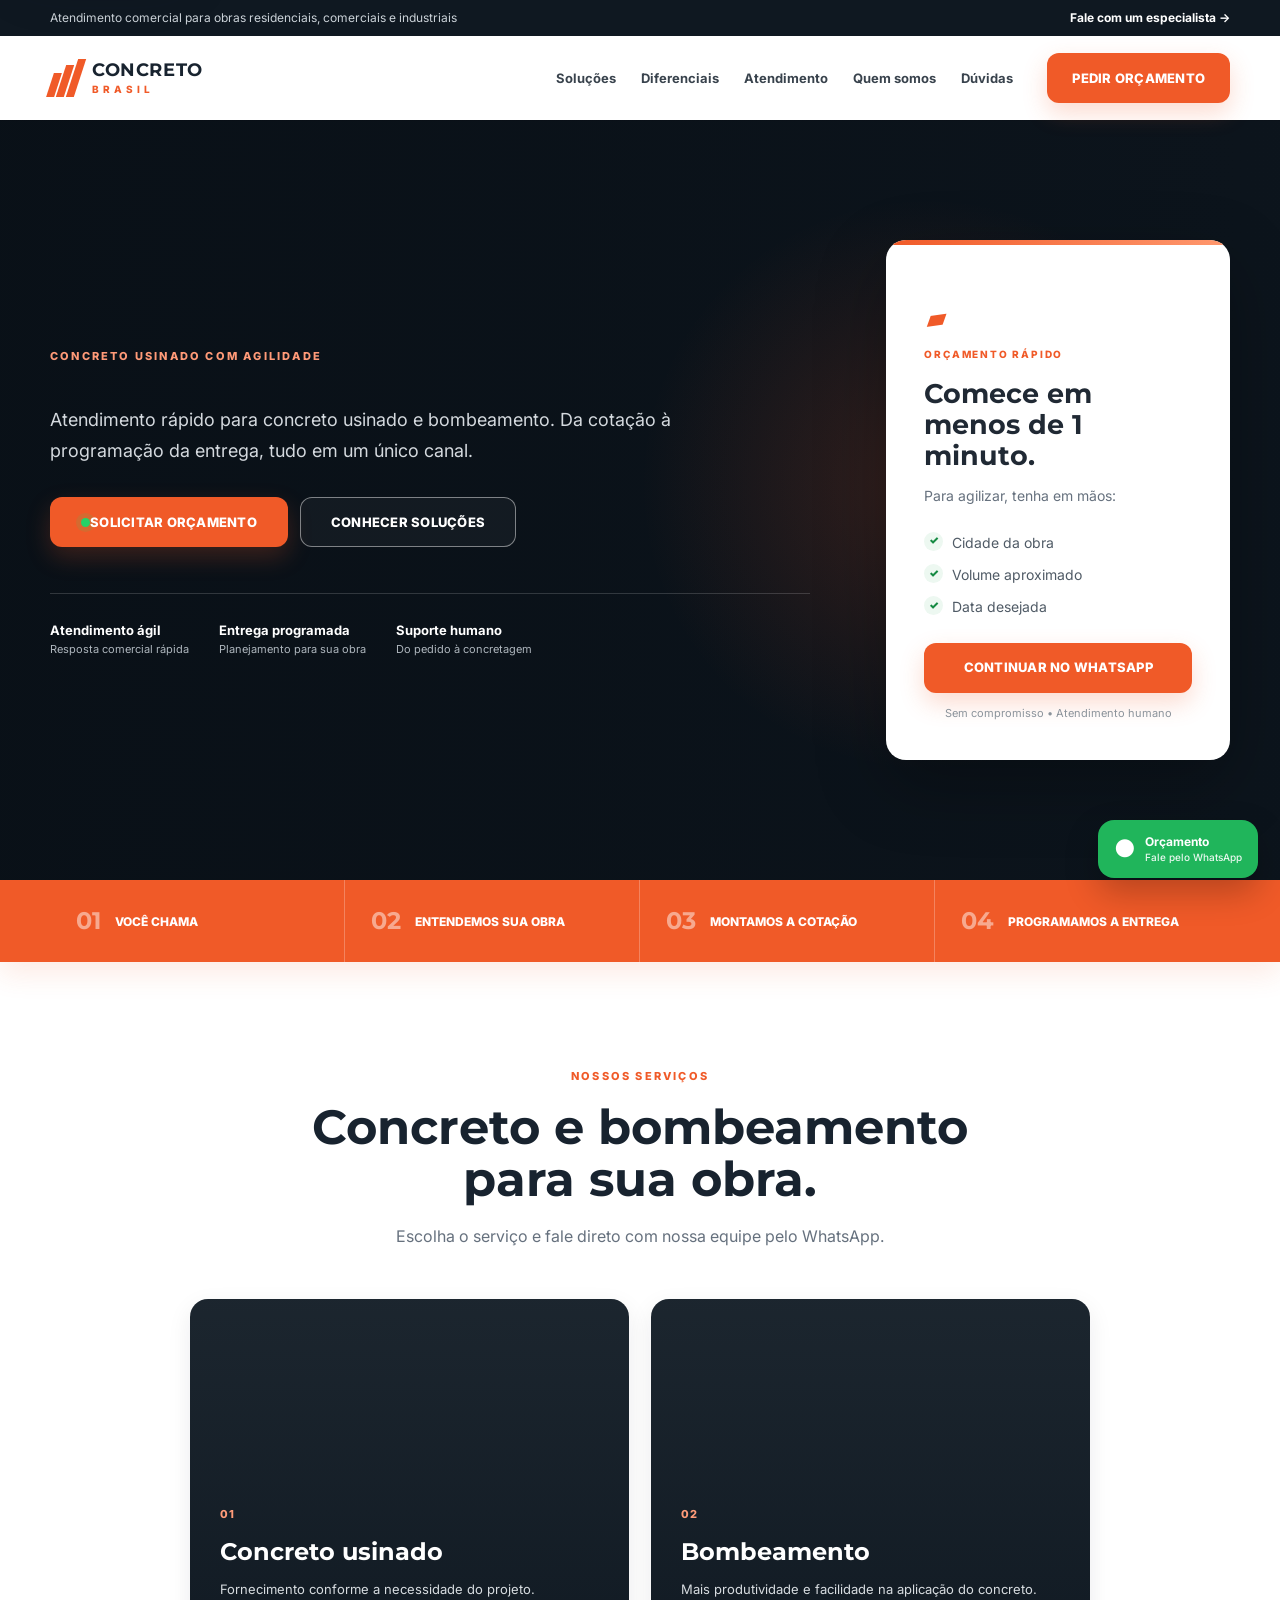
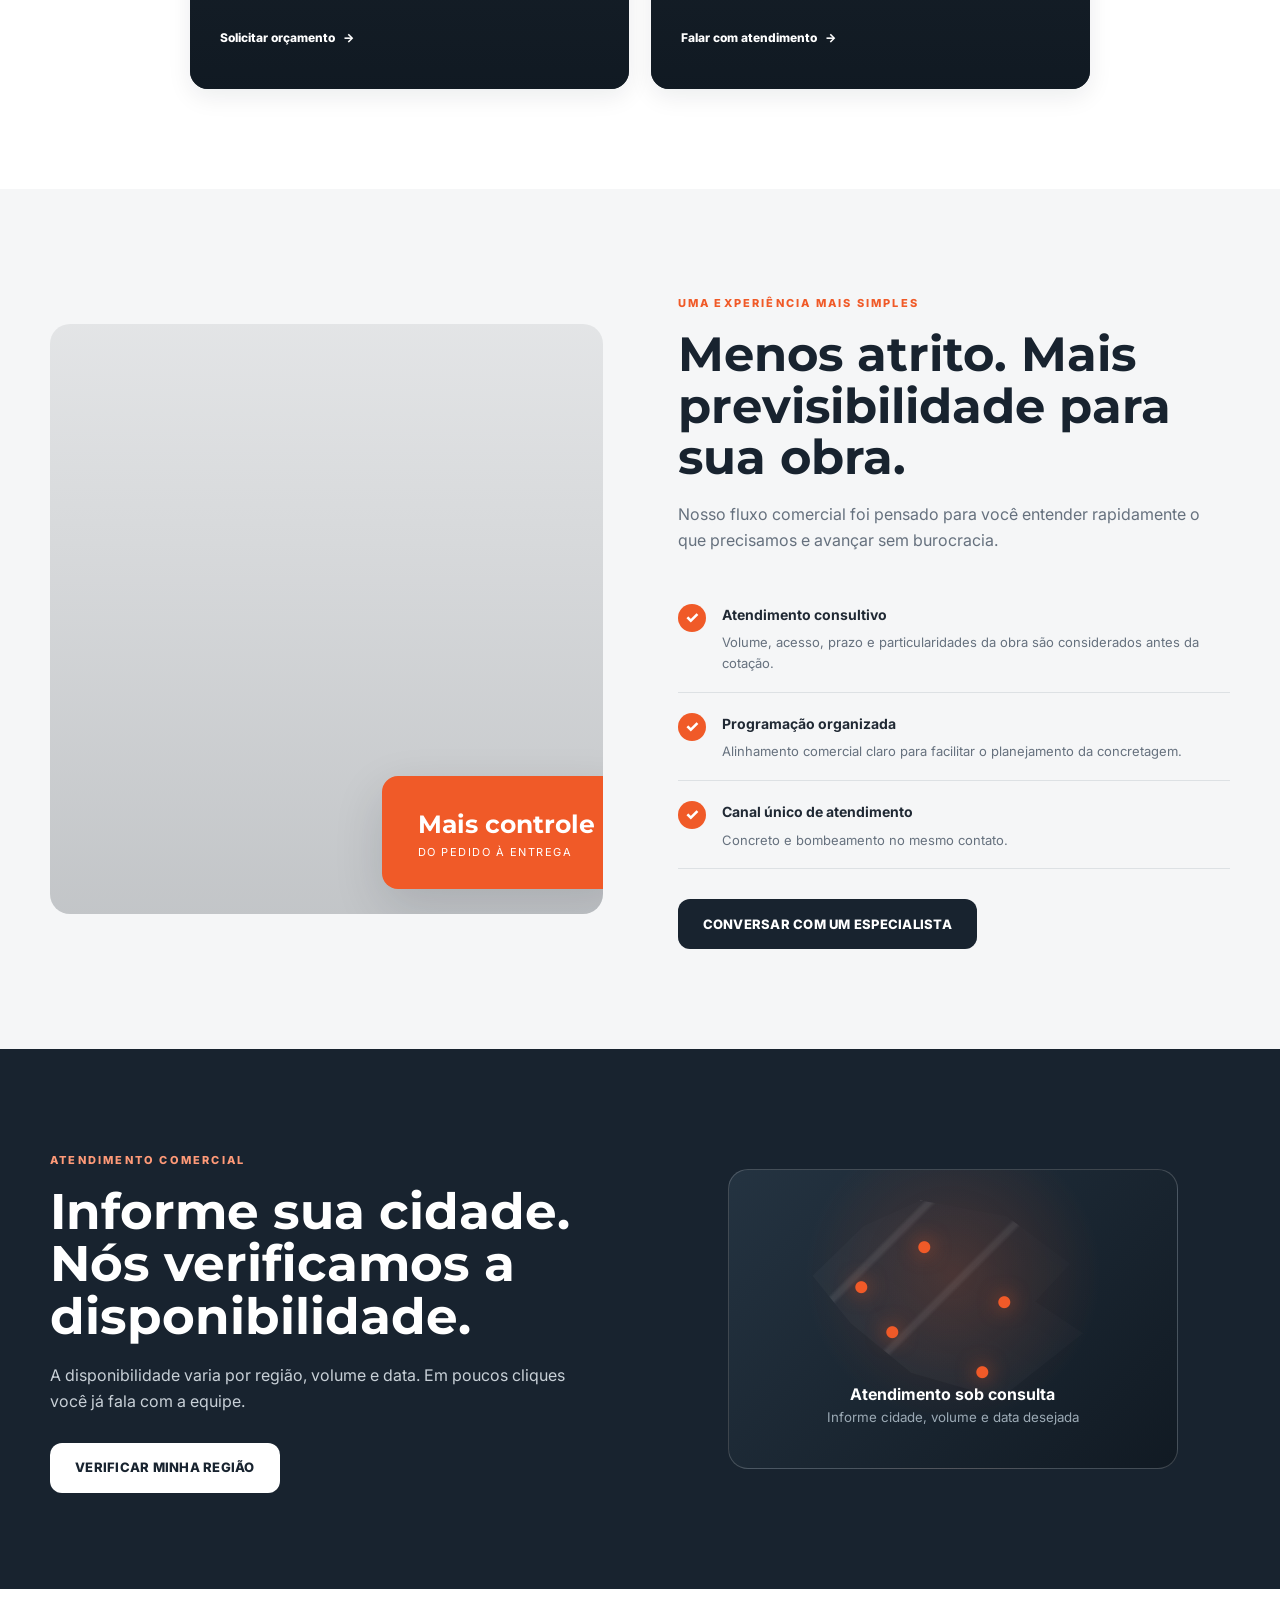
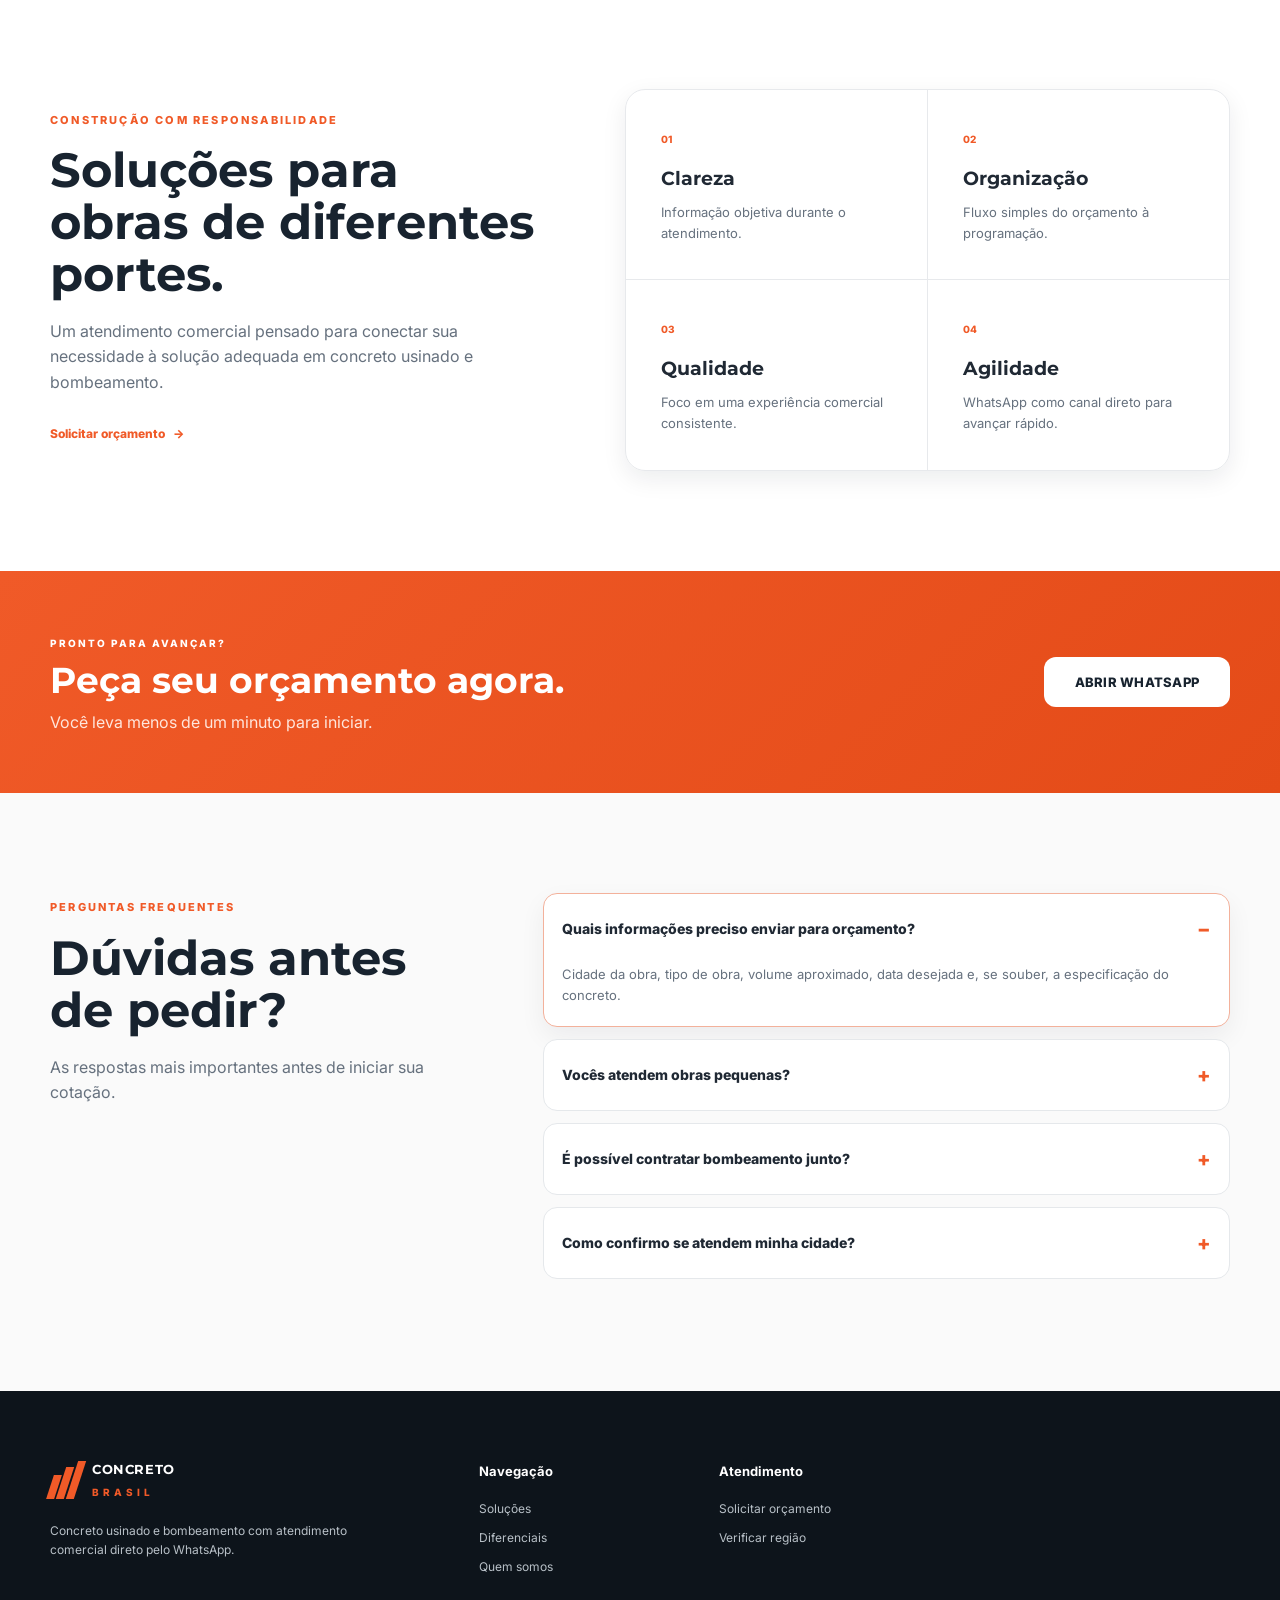
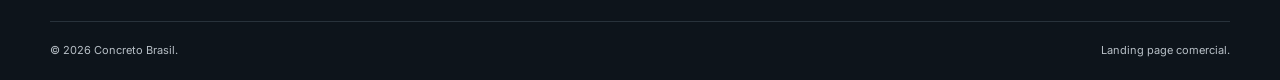
==== index.html @ 822b6b12 "chore: responsive layout adjustments" ====
<!doctype html>
<html lang="pt-BR">
<head>
  <meta charset="utf-8" />
  <meta name="viewport" content="width=device-width, initial-scale=1, viewport-fit=cover" />
  <meta name="theme-color" content="#0f1821" />
  <meta name="description" content="Soluções em concreto usinado e bombeamento. Solicite um orçamento rápido pelo WhatsApp." />
  <title>Concreto Brasil | Soluções para sua obra</title>
  <link rel="preconnect" href="https://fonts.googleapis.com">
  <link rel="preconnect" href="https://fonts.gstatic.com" crossorigin>
  <link href="https://fonts.googleapis.com/css2?family=Inter:wght@400;500;600;700;800&family=Montserrat:wght@700;800&display=swap" rel="stylesheet">
  <link rel="stylesheet" href="styles.css?v=20260813-0904" />
  <link rel="stylesheet" href="ux.css?v=20260813-0904" />
</head>
<body>
  <a class="skip-link" href="#conteudo">Ir para o conteúdo</a>
  <header class="header" id="inicio">
    <div class="topbar"><div class="container topbar-inner"><span>Atendimento comercial para obras residenciais, comerciais e industriais</span><a class="topbar-link js-whatsapp" href="#">Fale com um especialista <span aria-hidden="true">→</span></a></div></div>
    <div class="container nav-wrap">
      <a class="brand" href="#inicio" aria-label="Concreto Brasil - início"><span class="brand-mark" aria-hidden="true"><span></span><span></span><span></span></span><span class="brand-text"><strong>CONCRETO</strong><small>BRASIL</small></span></a>
      <nav class="nav" id="main-nav" aria-label="Navegação principal"><a href="#solucoes">Soluções</a><a href="#diferenciais">Diferenciais</a><a href="#atendimento">Atendimento</a><a href="#empresa">Quem somos</a><a href="#faq">Dúvidas</a><a class="mobile-nav-cta js-whatsapp" href="#">Pedir orçamento</a></nav>
      <a class="btn btn-primary nav-cta js-whatsapp" href="#">Pedir orçamento</a>
      <button class="menu-toggle" type="button" aria-label="Abrir menu" aria-controls="main-nav" aria-expanded="false"><span></span><span></span><span></span></button>
    </div>
  </header>
  <main id="conteudo">
    <section class="hero"><div class="hero-bg" aria-hidden="true"></div><div class="container hero-grid">
      <div class="hero-content"><div class="eyebrow">CONCRETO USINADO COM AGILIDADE</div><p>Atendimento rápido para concreto usinado e bombeamento. Da cotação à programação da entrega, tudo em um único canal.</p><div class="hero-actions"><a class="btn btn-primary btn-lg js-whatsapp" href="#"><span class="wa-dot" aria-hidden="true"></span> Solicitar orçamento</a><a class="btn btn-ghost btn-lg" href="#solucoes">Conhecer soluções</a></div><div class="trust-row"><div><strong>Atendimento ágil</strong><span>Resposta comercial rápida</span></div><div><strong>Entrega programada</strong><span>Planejamento para sua obra</span></div><div><strong>Suporte humano</strong><span>Do pedido à concretagem</span></div></div></div>
      <aside class="quote-card" aria-label="Orçamento rápido"><div class="quote-icon" aria-hidden="true">▰</div><span class="quote-kicker">ORÇAMENTO RÁPIDO</span><h2>Comece em menos de 1 minuto.</h2><p>Para agilizar, tenha em mãos:</p><ul class="quote-list"><li>Cidade da obra</li><li>Volume aproximado</li><li>Data desejada</li></ul><a class="btn btn-primary btn-block js-whatsapp" data-message="Olá! Quero solicitar um orçamento. Minha cidade é: " href="#">Continuar no WhatsApp</a><small>Sem compromisso • Atendimento humano</small></aside>
    </div></section>
    <section class="stats" aria-label="Como funciona"><div class="container stats-grid"><div class="stat"><strong>01</strong><span>Você chama</span></div><div class="stat"><strong>02</strong><span>Entendemos sua obra</span></div><div class="stat"><strong>03</strong><span>Montamos a cotação</span></div><div class="stat"><strong>04</strong><span>Programamos a entrega</span></div></div></section>
    <section class="section" id="solucoes"><div class="container"><div class="section-heading centered"><span class="eyebrow dark">NOSSOS SERVIÇOS</span><h2>Concreto e bombeamento para sua obra.</h2><p>Escolha o serviço e fale direto com nossa equipe pelo WhatsApp.</p></div><div class="cards-grid services-two">
      <article class="service-card image-card concrete"><div class="card-overlay"></div><div class="service-content"><span class="service-number">01</span><h3>Concreto usinado</h3><p>Fornecimento conforme a necessidade do projeto.</p><a class="text-link js-whatsapp" data-message="Olá! Quero orçamento para concreto usinado." href="#">Solicitar orçamento <span>→</span></a></div></article>
      <article class="service-card image-card pump"><div class="card-overlay"></div><div class="service-content"><span class="service-number">02</span><h3>Bombeamento</h3><p>Mais produtividade e facilidade na aplicação do concreto.</p><a class="text-link js-whatsapp" data-message="Olá! Quero informações sobre bombeamento de concreto." href="#">Falar com atendimento <span>→</span></a></div></article>
    </div></div></section>
    <section class="section split-section" id="diferenciais"><div class="container split-grid"><div class="split-image" role="img" aria-label="Obra em andamento"><div class="floating-badge"><strong>Mais controle</strong><span>do pedido à entrega</span></div></div><div class="split-content"><span class="eyebrow dark">UMA EXPERIÊNCIA MAIS SIMPLES</span><h2>Menos atrito. Mais previsibilidade para sua obra.</h2><p>Nosso fluxo comercial foi pensado para você entender rapidamente o que precisamos e avançar sem burocracia.</p><div class="feature-list"><div class="feature"><span>✓</span><div><strong>Atendimento consultivo</strong><p>Volume, acesso, prazo e particularidades da obra são considerados antes da cotação.</p></div></div><div class="feature"><span>✓</span><div><strong>Programação organizada</strong><p>Alinhamento comercial claro para facilitar o planejamento da concretagem.</p></div></div><div class="feature"><span>✓</span><div><strong>Canal único de atendimento</strong><p>Concreto e bombeamento no mesmo contato.</p></div></div></div><a class="btn btn-dark js-whatsapp" href="#">Conversar com um especialista</a></div></div></section>
    <section class="coverage" id="atendimento"><div class="container coverage-grid"><div><span class="eyebrow">ATENDIMENTO COMERCIAL</span><h2>Informe sua cidade. Nós verificamos a disponibilidade.</h2><p>A disponibilidade varia por região, volume e data. Em poucos cliques você já fala com a equipe.</p><a class="btn btn-light js-whatsapp" data-message="Olá! Quero verificar atendimento. Minha cidade é: " href="#">Verificar minha região</a></div><div class="coverage-visual"><div class="map-card"><span class="pin pin-1">●</span><span class="pin pin-2">●</span><span class="pin pin-3">●</span><span class="pin pin-4">●</span><span class="pin pin-5">●</span><strong>Atendimento sob consulta</strong><small>Informe cidade, volume e data desejada</small></div></div></div></section>
    <section class="section" id="empresa"><div class="container about-grid"><div class="about-content"><span class="eyebrow dark">CONSTRUÇÃO COM RESPONSABILIDADE</span><h2>Soluções para obras de diferentes portes.</h2><p>Um atendimento comercial pensado para conectar sua necessidade à solução adequada em concreto usinado e bombeamento.</p><a class="text-link dark-link js-whatsapp" href="#">Solicitar orçamento <span>→</span></a></div><div class="about-panels"><div class="mini-panel"><span>01</span><strong>Clareza</strong><p>Informação objetiva durante o atendimento.</p></div><div class="mini-panel"><span>02</span><strong>Organização</strong><p>Fluxo simples do orçamento à programação.</p></div><div class="mini-panel"><span>03</span><strong>Qualidade</strong><p>Foco em uma experiência comercial consistente.</p></div><div class="mini-panel"><span>04</span><strong>Agilidade</strong><p>WhatsApp como canal direto para avançar rápido.</p></div></div></div></section>
    <section class="cta-band"><div class="container cta-band-inner"><div><span>PRONTO PARA AVANÇAR?</span><h2>Peça seu orçamento agora.</h2><p>Você leva menos de um minuto para iniciar.</p></div><a class="btn btn-light btn-lg js-whatsapp" href="#">Abrir WhatsApp</a></div></section>
    <section class="section faq" id="faq"><div class="container faq-grid"><div class="section-heading"><span class="eyebrow dark">PERGUNTAS FREQUENTES</span><h2>Dúvidas antes de pedir?</h2><p>As respostas mais importantes antes de iniciar sua cotação.</p></div><div class="accordion"><details open><summary>Quais informações preciso enviar para orçamento?</summary><p>Cidade da obra, tipo de obra, volume aproximado, data desejada e, se souber, a especificação do concreto.</p></details><details><summary>Vocês atendem obras pequenas?</summary><p>O atendimento depende da disponibilidade e das condições comerciais da região. Consulte pelo WhatsApp.</p></details><details><summary>É possível contratar bombeamento junto?</summary><p>Sim, o bombeamento pode ser solicitado junto com a cotação, sujeito à disponibilidade.</p></details><details><summary>Como confirmo se atendem minha cidade?</summary><p>Clique em “Verificar minha região”, informe sua cidade e a equipe poderá validar a disponibilidade.</p></details></div></div></section>
  </main>
  <footer class="footer"><div class="container footer-grid"><div><a class="brand brand-footer" href="#inicio"><span class="brand-mark"><span></span><span></span><span></span></span><span class="brand-text"><strong>CONCRETO</strong><small>BRASIL</small></span></a><p>Concreto usinado e bombeamento com atendimento comercial direto pelo WhatsApp.</p></div><div><strong>Navegação</strong><a href="#solucoes">Soluções</a><a href="#diferenciais">Diferenciais</a><a href="#empresa">Quem somos</a></div><div><strong>Atendimento</strong><a class="js-whatsapp" href="#">Solicitar orçamento</a><a class="js-whatsapp" data-message="Olá! Quero verificar atendimento. Minha cidade é: " href="#">Verificar região</a></div></div><div class="container footer-bottom"><span>© <span id="year"></span> Concreto Brasil.</span><span>Landing page comercial.</span></div></footer>
  <a class="whatsapp-float js-whatsapp" href="#" aria-label="Solicitar orçamento pelo WhatsApp"><span aria-hidden="true" style="font-size:24px">●</span><span><strong>Orçamento</strong><small>Fale pelo WhatsApp</small></span></a>
  <div class="mobile-cta"><a class="js-whatsapp" href="#" aria-label="Solicitar orçamento pelo WhatsApp"><span aria-hidden="true" style="font-size:20px">●</span><span>Solicitar orçamento</span></a></div>
  <script src="script.js?v=20260813-0904"></script>
</body>
</html>
---- styles.css ----
:root{--orange:#f05a28;--orange2:#d94716;--navy:#18232f;--navy2:#0f1821;--text:#202934;--muted:#66717e;--line:#e7e9ec;--light:#f5f6f7;--white:#fff;--green:#20b55b;--container:1180px}*{box-sizing:border-box}html{scroll-behavior:smooth}body{margin:0;font-family:Inter,Arial,sans-serif;color:var(--text);background:#fff;line-height:1.6}a{text-decoration:none;color:inherit}img{max-width:100%}.container{width:min(var(--container),calc(100% - 40px));margin:0 auto}.topbar{background:var(--navy2);color:#cbd2d8;font-size:12px}.topbar-inner{height:36px;display:flex;align-items:center;justify-content:space-between;gap:20px}.topbar-link{color:#fff;font-weight:700}.header{position:relative;z-index:20;background:#fff;box-shadow:0 1px 0 rgba(0,0,0,.07)}.nav-wrap{height:84px;display:flex;align-items:center;gap:34px}.brand{display:inline-flex;align-items:center;gap:12px;min-width:190px}.brand-mark{display:flex;align-items:flex-end;gap:3px;height:38px}.brand-mark span{display:block;width:8px;background:var(--orange);transform:skew(-18deg)}.brand-mark span:nth-child(1){height:24px}.brand-mark span:nth-child(2){height:32px}.brand-mark span:nth-child(3){height:38px}.brand-text{display:flex;flex-direction:column;line-height:.95}.brand-text strong{font-family:Montserrat,sans-serif;letter-spacing:.6px;font-size:18px;color:var(--navy)}.brand-text small{font-size:10px;letter-spacing:4px;color:var(--orange);font-weight:800;margin-top:6px}.nav{display:flex;align-items:center;gap:25px;margin-left:auto}.nav a{font-size:13px;font-weight:700;color:#39434d}.nav a:hover{color:var(--orange)}.menu-toggle{display:none;border:0;background:transparent;font-size:28px}.btn{display:inline-flex;align-items:center;justify-content:center;min-height:48px;padding:0 24px;border-radius:3px;font-size:13px;font-weight:800;text-transform:uppercase;letter-spacing:.25px;transition:.2s ease;border:1px solid transparent}.btn:hover{transform:translateY(-2px)}.btn-primary{background:var(--orange);color:#fff}.btn-primary:hover{background:var(--orange2)}.btn-dark{background:var(--navy);color:#fff}.btn-light{background:#fff;color:var(--navy)}.btn-ghost{border-color:rgba(255,255,255,.45);color:#fff;background:rgba(255,255,255,.04)}.btn-lg{min-height:56px;padding:0 30px}.btn-block{width:100%}.nav-cta{min-width:150px}.hero{position:relative;min-height:650px;display:flex;align-items:center;color:#fff;overflow:hidden;background:var(--navy2)}.hero-bg{position:absolute;inset:0;background:linear-gradient(90deg,rgba(9,16,23,.95) 0%,rgba(9,16,23,.79) 45%,rgba(9,16,23,.48) 100%),url('https://images.unsplash.com/photo-1541888946425-d81bb19240f5?auto=format&fit=crop&w=1800&q=85') center/cover no-repeat;transform:scale(1.02)}.hero-grid{position:relative;z-index:2;display:grid;grid-template-columns:1.45fr .65fr;gap:70px;align-items:center;padding:72px 0}.eyebrow{display:inline-block;font-size:11px;letter-spacing:2.2px;font-weight:800;color:#ff9a78;margin-bottom:16px}.eyebrow.dark{color:var(--orange)}.hero h1,.section h2,.coverage h2,.cta-band h2{font-family:Montserrat,sans-serif;line-height:1.05;margin:0}.hero h1{font-size:clamp(44px,5vw,68px);max-width:760px;letter-spacing:-2px}.hero h1 span{color:var(--orange)}.hero-content>p{font-size:18px;color:#d4d9de;max-width:700px;margin:24px 0 30px}.hero-actions{display:flex;gap:12px;flex-wrap:wrap}.trust-row{display:flex;gap:30px;margin-top:46px;padding-top:26px;border-top:1px solid rgba(255,255,255,.16)}.trust-row div{display:flex;flex-direction:column}.trust-row strong{font-size:13px}.trust-row span{font-size:11px;color:#aeb6bd}.quote-card{background:#fff;color:var(--text);padding:38px;box-shadow:0 18px 50px rgba(0,0,0,.23);border-top:5px solid var(--orange)}.quote-icon{font-size:28px;color:var(--orange);transform:rotate(-8deg);margin-bottom:18px}.quote-kicker{font-size:10px;letter-spacing:1.8px;font-weight:800;color:var(--orange)}.quote-card h2{font-family:Montserrat,sans-serif;font-size:27px;line-height:1.15;margin:12px 0}.quote-card p{font-size:14px;color:var(--muted);margin-bottom:24px}.quote-card small{display:block;text-align:center;color:#8b939b;margin-top:12px;font-size:11px}.stats{background:var(--orange);color:#fff}.stats-grid{display:grid;grid-template-columns:repeat(4,1fr)}.stat{padding:22px 26px;display:flex;align-items:center;gap:14px;border-right:1px solid rgba(255,255,255,.25)}.stat:last-child{border-right:0}.stat strong{font-family:Montserrat,sans-serif;font-size:24px;opacity:.48}.stat span{font-size:12px;font-weight:800;text-transform:uppercase}.section{padding:100px 0}.section-heading{max-width:570px}.section-heading.centered{text-align:center;margin:0 auto 50px;max-width:760px}.section-heading h2,.split-content h2,.about-content h2{font-family:Montserrat,sans-serif;font-size:clamp(34px,4vw,48px);line-height:1.08;margin:0 0 18px;color:var(--navy)}.section-heading p,.split-content>p,.about-content p{color:var(--muted)}.cards-grid{display:grid;grid-template-columns:repeat(4,1fr);gap:18px}.service-card{position:relative;min-height:420px;overflow:hidden;background:#1d2730}.image-card{background-size:cover;background-position:center}.image-card.concrete{background-image:url('https://images.unsplash.com/photo-1504307651254-35680f356dfd?auto=format&fit=crop&w=800&q=80')}.image-card.pump{background-image:url('https://images.unsplash.com/photo-1531835551805-16d864c8d311?auto=format&fit=crop&w=800&q=80')}.image-card.aggregate{background-image:url('https://images.unsplash.com/photo-1508450859948-4e04fabaa4ea?auto=format&fit=crop&w=800&q=80')}.image-card.mortar{background-image:url('https://images.unsplash.com/photo-1565008447742-97f6f38c985c?auto=format&fit=crop&w=800&q=80')}.card-overlay{position:absolute;inset:0;background:linear-gradient(180deg,rgba(15,24,33,.1),rgba(15,24,33,.9))}.service-content{position:absolute;left:0;right:0;bottom:0;padding:28px;color:#fff}.service-number{font-size:11px;color:#ff9b79;font-weight:800;letter-spacing:1px}.service-content h3{font-family:Montserrat,sans-serif;font-size:24px;margin:7px 0 8px}.service-content p{font-size:13px;color:#d7dce0;margin:0 0 15px}.text-link{font-size:12px;font-weight:800;color:#fff}.dark-link{color:var(--orange)}.split-section{background:var(--light)}.split-grid{display:grid;grid-template-columns:1fr 1fr;gap:75px;align-items:center}.split-image{height:590px;position:relative;background:linear-gradient(180deg,rgba(15,24,33,.08),rgba(15,24,33,.22)),url('https://images.unsplash.com/photo-1503387762-592deb58ef4e?auto=format&fit=crop&w=1100&q=85') center/cover no-repeat}.floating-badge{position:absolute;bottom:25px;right:-28px;background:var(--orange);color:#fff;padding:28px 36px;display:flex;flex-direction:column}.floating-badge strong{font-family:Montserrat,sans-serif;font-size:25px}.floating-badge span{font-size:11px;text-transform:uppercase;letter-spacing:1.5px}.feature-list{margin:30px 0}.feature{display:flex;gap:16px;padding:18px 0;border-bottom:1px solid #dde1e4}.feature>span{width:28px;height:28px;flex:0 0 28px;border-radius:50%;background:var(--orange);color:#fff;display:grid;place-items:center;font-weight:800}.feature strong{font-size:14px}.feature p{margin:5px 0 0;font-size:13px;color:var(--muted)}.coverage{padding:90px 0;background:var(--navy);color:#fff;overflow:hidden}.coverage-grid{display:grid;grid-template-columns:1fr 1fr;gap:70px;align-items:center}.coverage h2{font-size:clamp(36px,4vw,50px);margin-bottom:20px}.coverage p{color:#c8d0d7;max-width:560px;margin-bottom:28px}.coverage-visual{min-height:360px;display:grid;place-items:center}.map-card{width:min(450px,100%);height:300px;position:relative;border:1px solid rgba(255,255,255,.18);background:radial-gradient(circle at 50% 35%,rgba(240,90,40,.2),transparent 50%),linear-gradient(135deg,#243341,#111a23);display:flex;flex-direction:column;align-items:center;justify-content:flex-end;padding-bottom:40px;overflow:hidden}.map-card:before{content:'';position:absolute;inset:30px 65px 70px;background:linear-gradient(135deg,transparent 25%,rgba(255,255,255,.08) 26% 27%,transparent 28% 46%,rgba(255,255,255,.07) 47% 48%,transparent 49%),linear-gradient(30deg,rgba(255,255,255,.04),transparent);clip-path:polygon(40% 0,67% 8%,87% 32%,76% 51%,91% 67%,65% 100%,37% 87%,18% 62%,6% 38%,22% 13%);border:1px solid rgba(255,255,255,.13)}.map-card strong,.map-card small{position:relative;z-index:2}.map-card small{color:#9caab5}.pin{position:absolute;color:var(--orange);z-index:3;text-shadow:0 0 20px rgba(240,90,40,.8)}.pin-1{top:65px;left:42%}.pin-2{top:120px;left:60%}.pin-3{top:150px;left:35%}.pin-4{top:190px;left:55%}.pin-5{top:105px;left:28%}.about-grid{display:grid;grid-template-columns:.9fr 1.1fr;gap:80px;align-items:center}.about-panels{display:grid;grid-template-columns:1fr 1fr;border:1px solid var(--line)}.mini-panel{padding:35px;border-right:1px solid var(--line);border-bottom:1px solid var(--line);min-height:190px}.mini-panel:nth-child(2n){border-right:0}.mini-panel:nth-child(3),.mini-panel:nth-child(4){border-bottom:0}.mini-panel span{font-size:10px;color:var(--orange);font-weight:800}.mini-panel strong{display:block;font-family:Montserrat,sans-serif;font-size:19px;margin:13px 0 8px}.mini-panel p{font-size:13px;color:var(--muted);margin:0}.cta-band{background:var(--orange);color:#fff;padding:58px 0}.cta-band-inner{display:flex;align-items:center;justify-content:space-between;gap:30px}.cta-band span{font-size:10px;font-weight:800;letter-spacing:2px}.cta-band h2{font-size:36px;margin-top:7px}.faq{background:#fafafa}.faq-grid{display:grid;grid-template-columns:.75fr 1.25fr;gap:80px}.accordion details{border-top:1px solid #dfe3e6;padding:20px 4px}.accordion details:last-child{border-bottom:1px solid #dfe3e6}.accordion summary{cursor:pointer;font-weight:800;font-size:14px;list-style:none}.accordion summary::-webkit-details-marker{display:none}.accordion summary:after{content:'+';float:right;color:var(--orange);font-size:20px}.accordion details[open] summary:after{content:'−'}.accordion p{font-size:13px;color:var(--muted);max-width:720px}.footer{background:#0d141b;color:#b8c0c7;padding:70px 0 20px}.footer-grid{display:grid;grid-template-columns:1.4fr .7fr .7fr 1fr;gap:50px}.brand-footer .brand-text strong{color:#fff}.footer-grid>div{display:flex;flex-direction:column;gap:10px}.footer-grid>div:first-child{max-width:330px}.footer-grid p,.footer-grid span,.footer-grid a{font-size:12px}.footer-grid strong{color:#fff;font-size:13px;margin-bottom:7px}.footer-grid a:hover{color:#fff}.footer-bottom{border-top:1px solid #28323b;margin-top:45px;padding-top:20px;display:flex;justify-content:space-between;font-size:11px}.whatsapp-float{position:fixed;right:22px;bottom:22px;z-index:50;background:var(--green);color:#fff;border-radius:999px;padding:13px 19px;display:flex;align-items:center;gap:9px;font-size:12px;font-weight:800;box-shadow:0 10px 28px rgba(0,0,0,.24)}.whatsapp-float svg{width:23px;height:23px}@media(max-width:980px){.nav{position:absolute;display:none;top:84px;left:20px;right:20px;background:#fff;flex-direction:column;align-items:flex-start;padding:25px;box-shadow:0 15px 30px rgba(0,0,0,.15)}.nav.open{display:flex}.menu-toggle{display:block;margin-left:auto}.nav-cta{display:none}.hero-grid{grid-template-columns:1fr;gap:35px}.quote-card{max-width:540px}.cards-grid{grid-template-columns:1fr 1fr}.split-grid,.coverage-grid,.about-grid,.faq-grid{grid-template-columns:1fr}.split-image{height:450px}.floating-badge{right:20px}.about-content{max-width:720px}.footer-grid{grid-template-columns:1fr 1fr}}@media(max-width:650px){.container{width:min(100% - 28px,var(--container))}.topbar-inner span{display:none}.topbar-inner{justify-content:center}.nav-wrap{height:74px}.brand{min-width:0}.hero{min-height:auto}.hero-grid{padding:58px 0}.hero h1{font-size:42px;letter-spacing:-1px}.hero-content>p{font-size:16px}.hero-actions{flex-direction:column;align-items:stretch}.trust-row{display:grid;grid-template-columns:1fr;gap:14px}.quote-card{padding:28px 22px}.stats-grid{grid-template-columns:1fr 1fr}.stat{border-bottom:1px solid rgba(255,255,255,.22)}.section{padding:72px 0}.cards-grid{grid-template-columns:1fr}.service-card{min-height:360px}.split-image{height:380px}.coverage{padding:72px 0}.about-panels{grid-template-columns:1fr}.mini-panel{border-right:0!important;border-bottom:1px solid var(--line)!important}.mini-panel:last-child{border-bottom:0!important}.cta-band-inner{align-items:flex-start;flex-direction:column}.cta-band h2{font-size:30px}.footer-grid{grid-template-columns:1fr}.footer-bottom{flex-direction:column;gap:8px}.whatsapp-float span{display:none}.whatsapp-float{width:56px;height:56px;padding:0;justify-content:center}.whatsapp-float svg{width:28px;height:28px}}
---- ux.css ----
/* Camada de refinamento UI/UX e mobile-first */
:root{--radius-sm:10px;--radius:16px;--radius-lg:24px;--shadow-sm:0 8px 24px rgba(15,24,33,.08);--shadow:0 18px 50px rgba(15,24,33,.14);--focus:0 0 0 4px rgba(240,90,40,.18)}
html{scroll-padding-top:96px}
body{overflow-x:hidden;-webkit-font-smoothing:antialiased;text-rendering:optimizeLegibility}
body.menu-open{overflow:hidden}
.skip-link{position:fixed;left:16px;top:-80px;z-index:999;background:#fff;color:var(--navy);padding:12px 16px;border-radius:10px;box-shadow:var(--shadow);font-weight:800;transition:top .2s ease}
.skip-link:focus{top:16px}
a,button,summary{-webkit-tap-highlight-color:transparent}
a:focus-visible,button:focus-visible,summary:focus-visible{outline:none;box-shadow:var(--focus);border-radius:8px}
.header{position:sticky;top:0;z-index:100;backdrop-filter:saturate(150%) blur(12px);background:rgba(255,255,255,.96)}
.topbar{position:relative;z-index:2}.nav-wrap{position:relative}.brand{flex-shrink:0}
.menu-toggle{width:46px;height:46px;border-radius:12px;align-items:center;justify-content:center;flex-direction:column;gap:5px;cursor:pointer}
.menu-toggle span{display:block;width:22px;height:2px;background:var(--navy);border-radius:999px;transition:transform .2s ease,opacity .2s ease}
.menu-toggle[aria-expanded="true"] span:nth-child(1){transform:translateY(7px) rotate(45deg)}
.menu-toggle[aria-expanded="true"] span:nth-child(2){opacity:0}.menu-toggle[aria-expanded="true"] span:nth-child(3){transform:translateY(-7px) rotate(-45deg)}
.mobile-nav-cta{display:none!important}
.btn{border-radius:12px;min-height:50px;cursor:pointer;box-shadow:0 0 0 rgba(0,0,0,0);transition:transform .18s ease,box-shadow .18s ease,background .18s ease}
.btn:hover{transform:translateY(-1px);box-shadow:0 10px 24px rgba(15,24,33,.12)}.btn:active{transform:translateY(0) scale(.99)}.btn-primary{box-shadow:0 10px 24px rgba(240,90,40,.22)}
.hero{min-height:min(760px,calc(100vh - 120px))}.hero-bg:after{content:"";position:absolute;inset:0;background:radial-gradient(circle at 72% 48%,rgba(240,90,40,.18),transparent 28%);pointer-events:none}.hero-content{max-width:760px}.hero-content>p{max-width:640px;line-height:1.72}
.wa-dot{width:9px;height:9px;background:#25d366;border-radius:50%;box-shadow:0 0 0 5px rgba(37,211,102,.13)}
.quote-card{border-radius:20px;border-top:0;position:relative;overflow:hidden;box-shadow:0 24px 70px rgba(0,0,0,.28)}.quote-card:before{content:"";position:absolute;left:0;top:0;right:0;height:5px;background:linear-gradient(90deg,var(--orange),#ff986e)}
.quote-list{padding:0;margin:0 0 24px;list-style:none;display:grid;gap:10px}.quote-list li{position:relative;padding-left:28px;color:#505b66;font-size:14px}.quote-list li:before{content:"✓";position:absolute;left:0;top:0;width:19px;height:19px;border-radius:50%;display:grid;place-items:center;background:#edf8f1;color:#158a42;font-size:11px;font-weight:900}
.stats{box-shadow:0 12px 28px rgba(240,90,40,.12)}.stat{min-height:78px}
.cards-grid{gap:22px}.services-two{grid-template-columns:repeat(2,minmax(0,1fr));max-width:900px;margin:0 auto}.services-two .service-card{min-height:390px}
.service-card{border-radius:18px;box-shadow:var(--shadow-sm);transition:transform .22s ease,box-shadow .22s ease}.service-card:hover{transform:translateY(-5px);box-shadow:var(--shadow)}.service-card:focus-within{box-shadow:var(--focus),var(--shadow)}.service-content{padding:30px}.text-link{display:inline-flex;align-items:center;gap:8px;min-height:44px}
.split-image,.map-card,.about-panels{border-radius:20px;overflow:hidden}.floating-badge{border-radius:16px;box-shadow:var(--shadow)}.feature{align-items:flex-start}.feature>span{margin-top:2px}.about-panels{box-shadow:var(--shadow-sm)}
.cta-band{background:linear-gradient(135deg,var(--orange),#e44b18)}.cta-band p{margin:10px 0 0;color:#ffe6dc}
.accordion details{background:#fff;border:1px solid #e5e8eb;border-radius:14px;padding:0 18px;margin-bottom:12px;overflow:hidden;transition:border-color .18s ease,box-shadow .18s ease}.accordion details:last-child{border-bottom:1px solid #e5e8eb}.accordion details[open]{border-color:#f3b19b;box-shadow:0 10px 26px rgba(15,24,33,.06)}.accordion summary{padding:19px 0;min-height:58px;display:flex;align-items:center;justify-content:space-between;gap:16px}.accordion summary:after{float:none;flex:0 0 auto}.accordion p{margin:0 0 20px}
.footer{padding-bottom:max(20px,env(safe-area-inset-bottom))}.whatsapp-float{border-radius:16px;padding:12px 16px;min-height:58px;box-shadow:0 14px 34px rgba(0,0,0,.24)}.whatsapp-float>span{display:flex;flex-direction:column;line-height:1.2}.whatsapp-float small{font-weight:500;opacity:.9;margin-top:2px}.mobile-cta{display:none}
@media (prefers-reduced-motion:reduce){*,*:before,*:after{scroll-behavior:auto!important;animation-duration:.01ms!important;transition-duration:.01ms!important}}
@media(max-width:980px){.header{box-shadow:0 8px 28px rgba(15,24,33,.08)}.topbar{display:none}.nav-wrap{height:76px}.menu-toggle{display:flex;margin-left:10px}.nav-cta{margin-left:auto}.nav{position:fixed;display:flex;top:76px;left:0;right:0;bottom:0;background:rgba(255,255,255,.985);padding:22px 20px calc(24px + env(safe-area-inset-bottom));box-shadow:none;flex-direction:column;align-items:stretch;gap:4px;transform:translateX(100%);opacity:0;visibility:hidden;transition:transform .24s ease,opacity .24s ease;overflow:auto}.nav.open{transform:translateX(0);opacity:1;visibility:visible}.nav a{display:flex;align-items:center;min-height:54px;padding:0 12px;border-radius:12px;font-size:16px}.mobile-nav-cta{display:flex!important;background:var(--orange);color:#fff!important;justify-content:center;margin-top:14px;font-weight:800}.hero{min-height:auto}.hero-grid{padding:64px 0 52px;gap:28px}.quote-card{max-width:none;width:100%}.split-grid,.coverage-grid,.about-grid,.faq-grid{gap:42px}}
@media(max-width:650px){html{scroll-padding-top:72px}body{padding-bottom:calc(74px + env(safe-area-inset-bottom));font-size:16px}.container{width:min(100% - 24px,var(--container))}.nav-wrap{height:68px}.brand{gap:9px}.brand-mark{height:30px}.brand-mark span:nth-child(1){height:19px}.brand-mark span:nth-child(2){height:25px}.brand-mark span:nth-child(3){height:30px}.brand-text strong{font-size:15px}.brand-text small{font-size:8px;letter-spacing:3px;margin-top:5px}.nav-cta{display:none}.menu-toggle{width:48px;height:48px;margin-left:auto}.nav{top:68px;padding:18px 16px calc(20px + env(safe-area-inset-bottom))}.nav a{min-height:56px;font-size:17px}
.hero-grid{padding:34px 0 32px;gap:22px}.hero-bg{background-position:62% center}.eyebrow{font-size:10px;letter-spacing:1.6px;margin-bottom:10px}.hero-content>p{font-size:16px;line-height:1.58;margin:14px 0 20px}.hero-actions{display:grid;grid-template-columns:1fr;gap:10px}.btn,.btn-lg{min-height:54px;padding:0 18px;font-size:12px;width:100%}.trust-row{margin-top:24px;padding-top:18px;grid-template-columns:1fr;gap:12px}.trust-row div:last-child{grid-column:auto}.trust-row div{padding:0 0 10px;border-bottom:1px solid rgba(255,255,255,.1)}.trust-row div:last-child{border-bottom:0;padding-bottom:0}.quote-card{padding:22px 18px;border-radius:18px}.quote-card h2{font-size:22px}.quote-list{gap:8px;margin-bottom:18px}
.stats-grid{display:grid;grid-template-columns:1fr 1fr;overflow:visible;margin:0;padding:0;gap:0}.stat{min-width:0;min-height:72px;padding:14px 12px;border-right:1px solid rgba(255,255,255,.2);border-bottom:1px solid rgba(255,255,255,.2)}.stat:nth-child(2n){border-right:0}.stat:nth-last-child(-n+2){border-bottom:0}.stat strong{font-size:19px}.stat span{font-size:10px;line-height:1.3}
.section{padding:52px 0}.section-heading.centered{text-align:left;margin-bottom:22px}.section-heading h2,.split-content h2,.about-content h2,.coverage h2{font-size:clamp(28px,8vw,34px);line-height:1.08}.section-heading p,.split-content>p,.about-content p,.coverage p{font-size:15px;line-height:1.6}.services-two{grid-template-columns:1fr;gap:14px;max-width:none}.services-two .service-card{min-height:300px}.service-content{padding:22px}.service-content h3{font-size:22px}.service-content p{font-size:14px;line-height:1.5}.text-link{min-height:48px;font-size:13px}
.split-grid{display:flex;flex-direction:column;gap:26px}.split-image{order:2;height:260px;border-radius:16px}.split-content{order:1}.floating-badge{left:12px;right:12px;bottom:12px;padding:14px 16px}.floating-badge strong{font-size:19px}.feature-list{margin:22px 0}.feature{gap:12px;padding:14px 0}.feature>span{width:26px;height:26px;flex-basis:26px}.feature strong{font-size:15px}.feature p{font-size:14px;line-height:1.5}
.coverage{padding:52px 0}.coverage-grid{gap:24px}.coverage-visual{display:none}.coverage .btn{width:100%}
.about-grid{gap:24px}.about-panels{grid-template-columns:1fr 1fr;border-radius:16px}.mini-panel{padding:18px;min-height:150px}.mini-panel strong{font-size:16px}.mini-panel p{font-size:12px;line-height:1.45}
.cta-band{padding:38px 0}.cta-band-inner{gap:18px}.cta-band h2{font-size:28px}.cta-band p{font-size:14px}.faq-grid{gap:20px}.accordion details{margin-bottom:9px}.accordion summary{min-height:54px;font-size:14px}.accordion p{font-size:14px;line-height:1.55}
.footer{padding:38px 0 calc(92px + env(safe-area-inset-bottom))}.footer-grid{gap:28px}.footer-bottom{margin-top:28px}.whatsapp-float{display:none}.mobile-cta{display:block;position:fixed;left:0;right:0;bottom:0;z-index:120;padding:8px 12px calc(8px + env(safe-area-inset-bottom));background:rgba(255,255,255,.95);backdrop-filter:blur(12px);border-top:1px solid rgba(15,24,33,.08);box-shadow:0 -8px 26px rgba(15,24,33,.08)}.mobile-cta a{display:flex;align-items:center;justify-content:center;gap:10px;min-height:56px;border-radius:14px;background:#20b55b;color:#fff;font-size:15px;font-weight:800;box-shadow:0 10px 24px rgba(32,181,91,.22)}}
@media(max-width:390px){.container{width:calc(100% - 22px)}.about-panels{grid-template-columns:1fr}.mini-panel{border-right:0!important;border-bottom:1px solid var(--line)!important;min-height:auto}.mini-panel:last-child{border-bottom:0!important}}
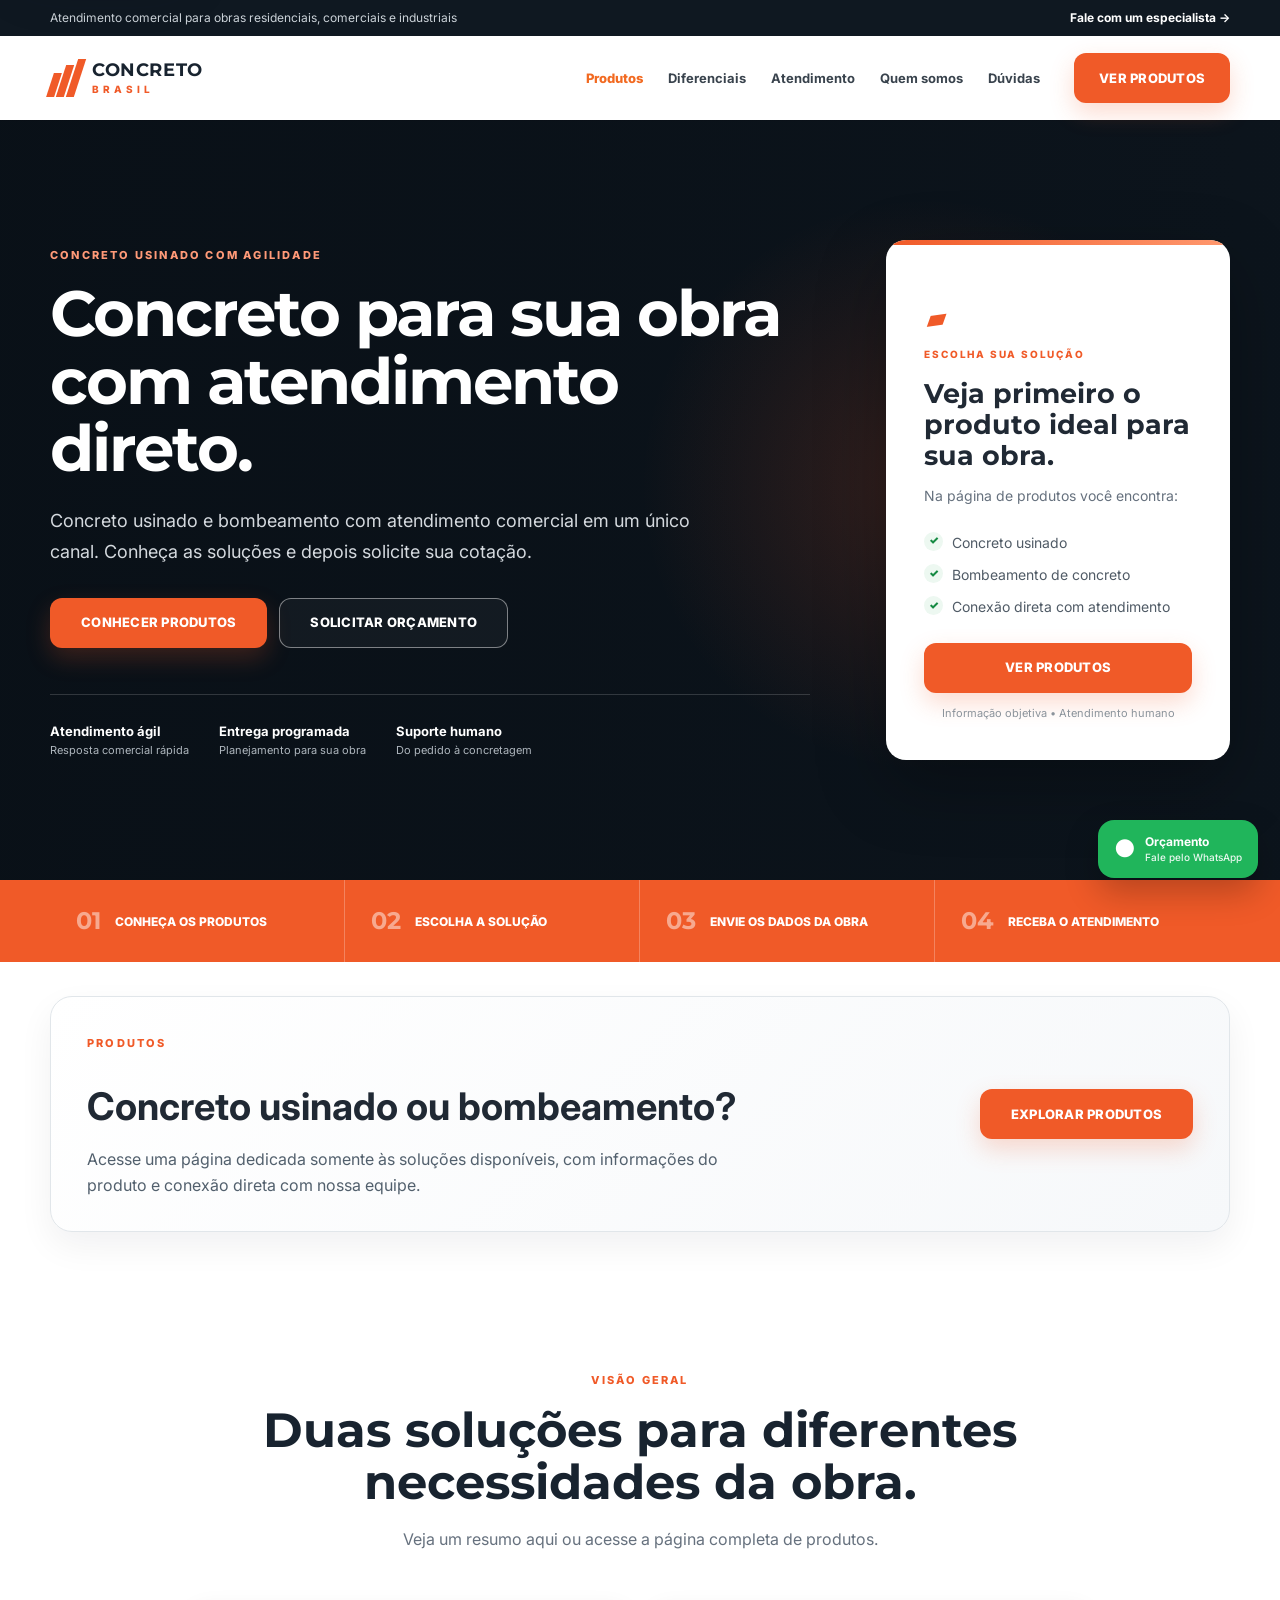
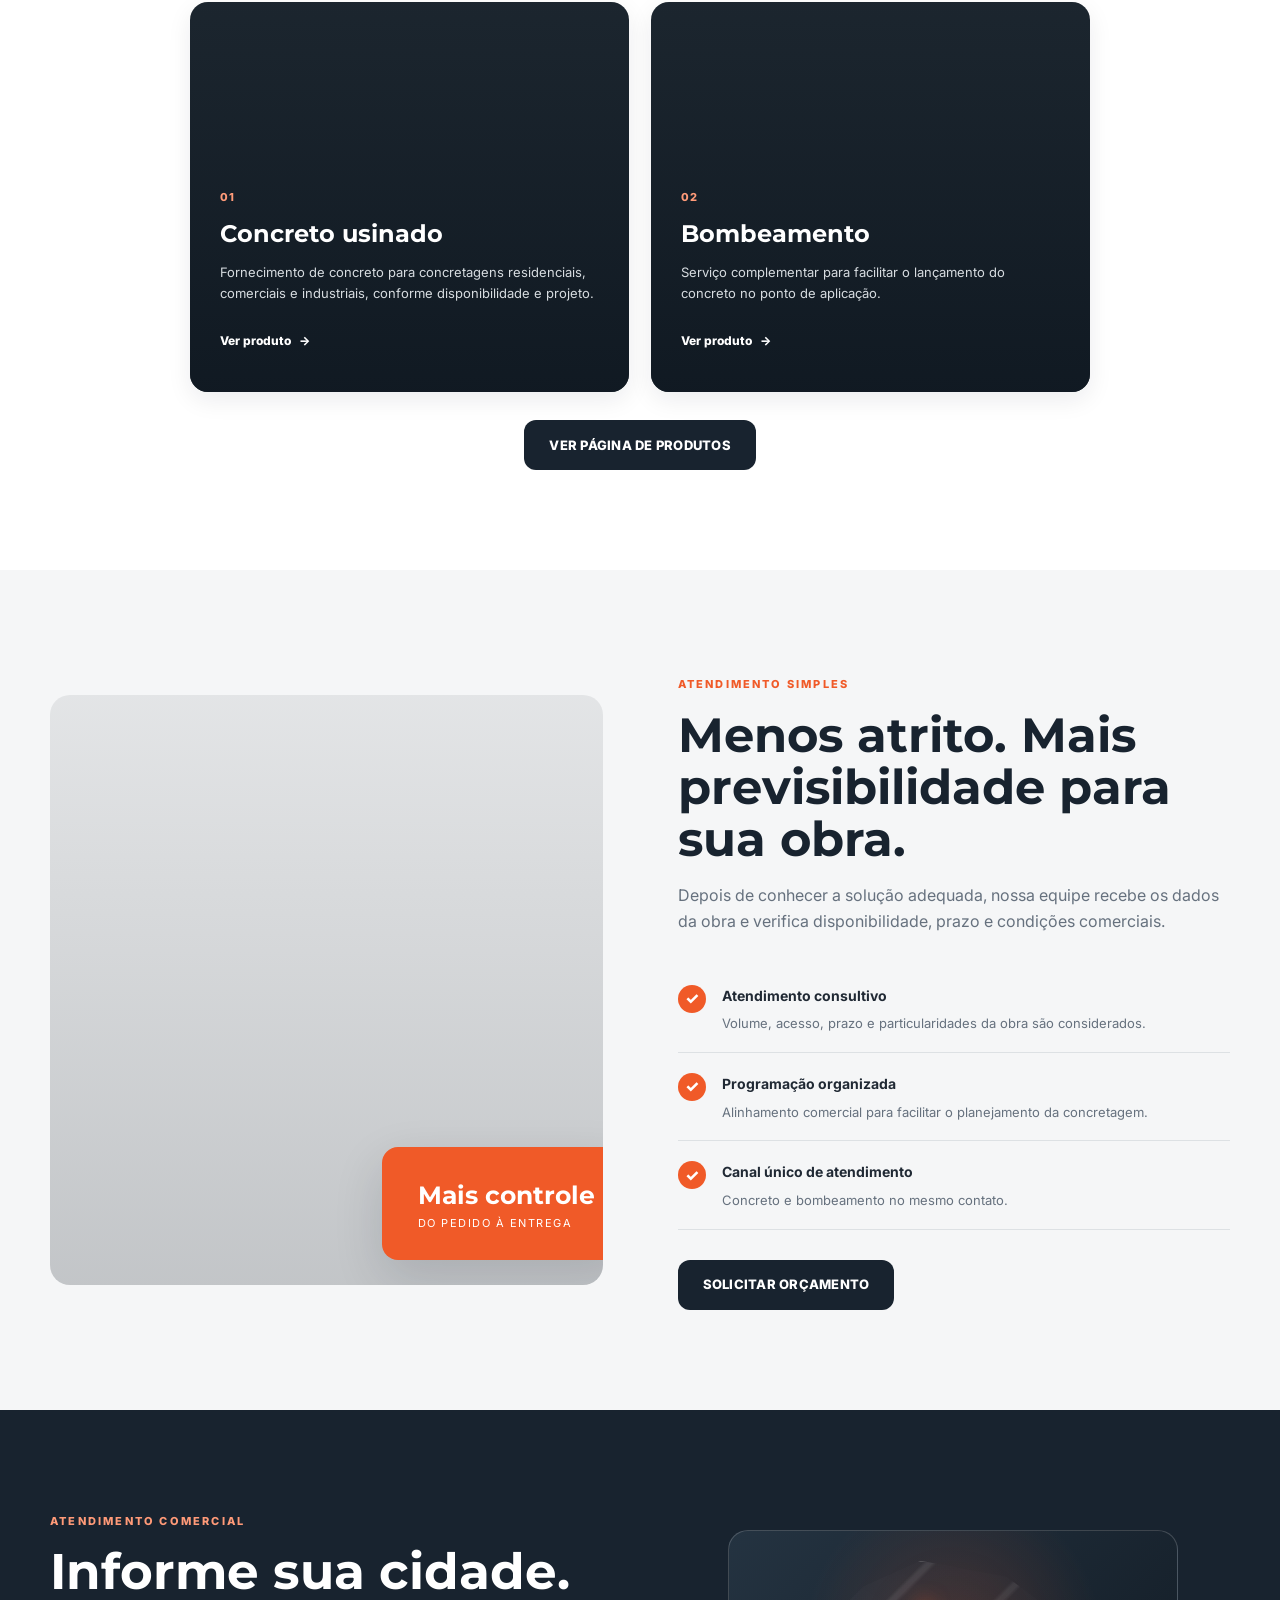
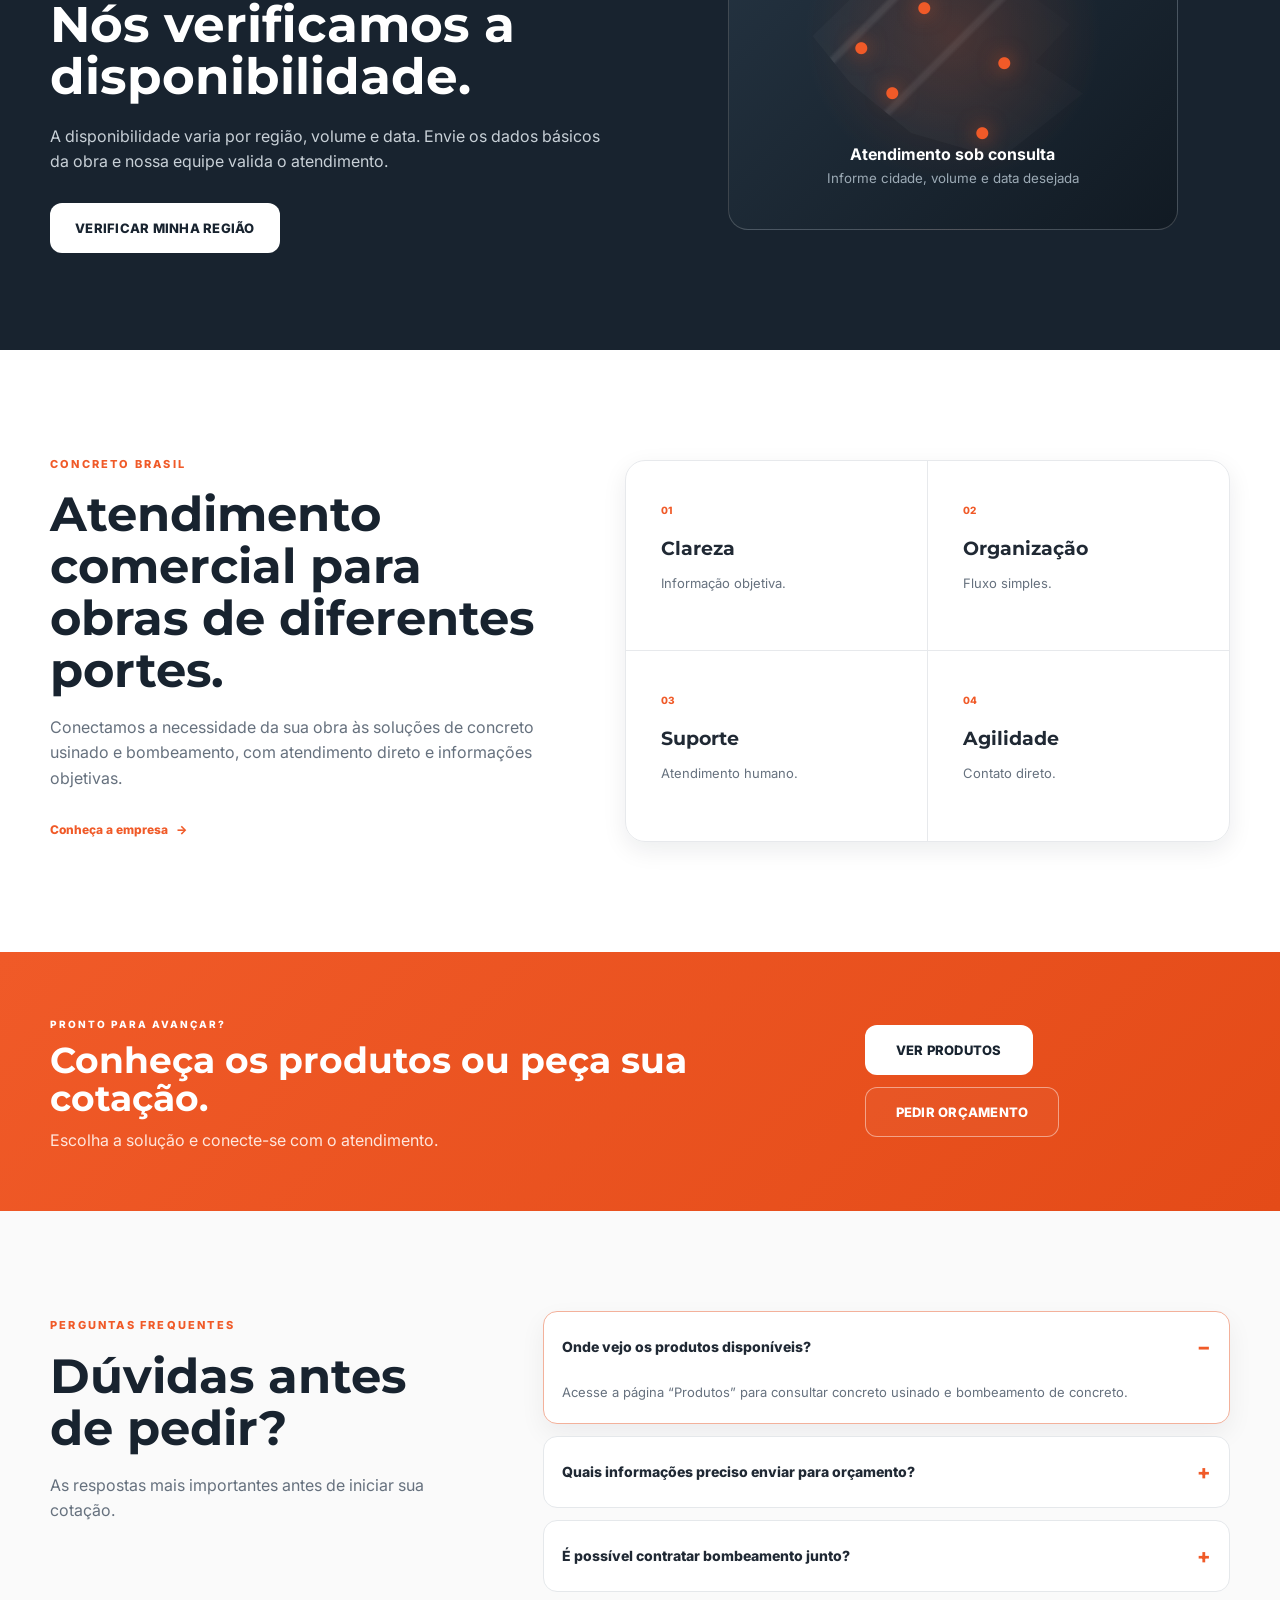
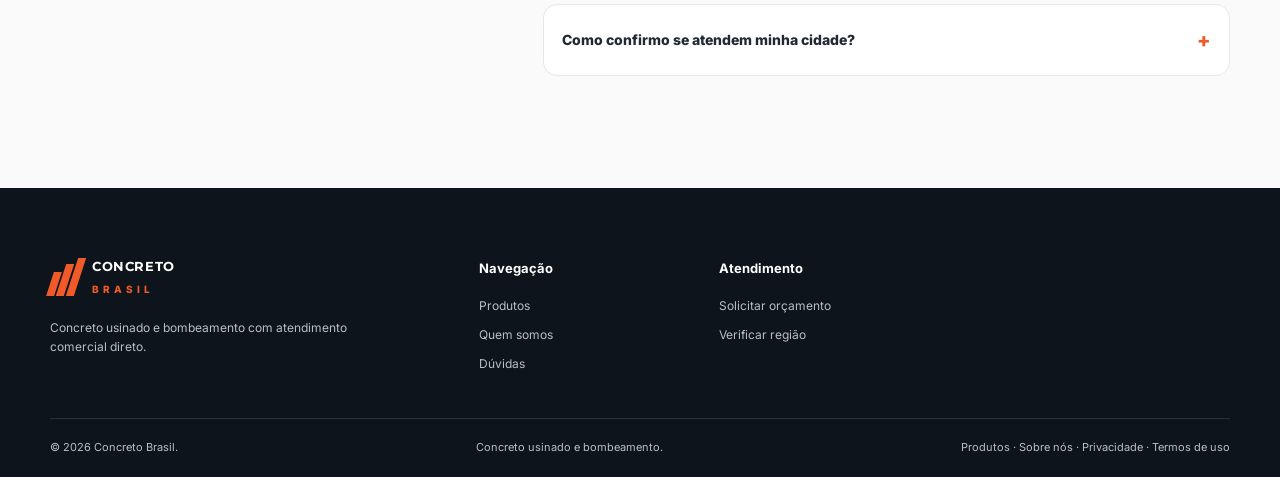
==== commit 3a271a26: "Melhorar home e destacar acesso aos produtos" ====
--- a/index.html
+++ b/index.html
@@ -4,13 +4,30 @@
   <meta charset="utf-8" />
   <meta name="viewport" content="width=device-width, initial-scale=1, viewport-fit=cover" />
   <meta name="theme-color" content="#0f1821" />
-  <meta name="description" content="Soluções em concreto usinado e bombeamento. Solicite um orçamento rápido pelo WhatsApp." />
-  <title>Concreto Brasil | Soluções para sua obra</title>
+  <meta name="description" content="Soluções em concreto usinado e bombeamento. Conheça nossos produtos e solicite um orçamento rápido pelo WhatsApp." />
+  <link rel="canonical" href="https://concretobrasils.online/" />
+  <title>Concreto Brasil | Concreto usinado e bombeamento</title>
+  <link rel="icon" type="image/png" sizes="32x32" href="/favicon-32.png?v=20260827" />
+  <link rel="shortcut icon" href="/favicon-32.png?v=20260827" />
   <link rel="preconnect" href="https://fonts.googleapis.com">
   <link rel="preconnect" href="https://fonts.gstatic.com" crossorigin>
   <link href="https://fonts.googleapis.com/css2?family=Inter:wght@400;500;600;700;800&family=Montserrat:wght@700;800&display=swap" rel="stylesheet">
-  <link rel="stylesheet" href="styles.css?v=20260813-0904" />
-  <link rel="stylesheet" href="ux.css?v=20260813-0904" />
+  <link rel="stylesheet" href="/styles.css?v=20260827-2" />
+  <link rel="stylesheet" href="/ux.css?v=20260827-2" />
+  <style>
+    .hero-title{font-family:Montserrat,sans-serif;font-size:clamp(42px,6vw,72px);line-height:1.02;letter-spacing:-.035em;margin:14px 0 20px;color:#fff;max-width:800px}
+    .product-entry{padding:34px 0;background:#fff}.product-entry-card{display:grid;grid-template-columns:1.25fr .75fr;align-items:center;gap:28px;padding:32px 36px;border:1px solid #e1e6ea;border-radius:22px;background:linear-gradient(135deg,#fff 0%,#f6f8fa 100%);box-shadow:0 14px 35px rgba(15,24,33,.06)}
+    .product-entry-card h2{margin:7px 0 9px;font-size:clamp(26px,3vw,38px)}.product-entry-card p{margin:0;color:#52606d;line-height:1.65}.product-entry-actions{display:flex;justify-content:flex-end;gap:12px;flex-wrap:wrap}
+    .section-link-row{display:flex;justify-content:center;margin-top:28px}.nav-products{font-weight:800!important;color:#f26a21!important}
+    @media(max-width:780px){.product-entry-card{grid-template-columns:1fr;padding:26px}.product-entry-actions{justify-content:flex-start}.hero-title{font-size:42px}}
+  </style>
+  <script async src="https://www.googletagmanager.com/gtag/js?id=AW-18387900627"></script>
+  <script>
+    window.dataLayer = window.dataLayer || [];
+    function gtag(){dataLayer.push(arguments);}
+    gtag('js', new Date());
+    gtag('config', 'AW-18387900627');
+  </script>
 </head>
 <body>
   <a class="skip-link" href="#conteudo">Ir para o conteúdo</a>
@@ -18,30 +35,81 @@
     <div class="topbar"><div class="container topbar-inner"><span>Atendimento comercial para obras residenciais, comerciais e industriais</span><a class="topbar-link js-whatsapp" href="#">Fale com um especialista <span aria-hidden="true">→</span></a></div></div>
     <div class="container nav-wrap">
       <a class="brand" href="#inicio" aria-label="Concreto Brasil - início"><span class="brand-mark" aria-hidden="true"><span></span><span></span><span></span></span><span class="brand-text"><strong>CONCRETO</strong><small>BRASIL</small></span></a>
-      <nav class="nav" id="main-nav" aria-label="Navegação principal"><a href="#solucoes">Soluções</a><a href="#diferenciais">Diferenciais</a><a href="#atendimento">Atendimento</a><a href="#empresa">Quem somos</a><a href="#faq">Dúvidas</a><a class="mobile-nav-cta js-whatsapp" href="#">Pedir orçamento</a></nav>
-      <a class="btn btn-primary nav-cta js-whatsapp" href="#">Pedir orçamento</a>
+      <nav class="nav" id="main-nav" aria-label="Navegação principal">
+        <a class="nav-products" href="/produtos/">Produtos</a>
+        <a href="#diferenciais">Diferenciais</a>
+        <a href="#atendimento">Atendimento</a>
+        <a href="/sobre/">Quem somos</a>
+        <a href="#faq">Dúvidas</a>
+        <a class="mobile-nav-cta" href="/produtos/">Ver produtos</a>
+      </nav>
+      <a class="btn btn-primary nav-cta" href="/produtos/">Ver produtos</a>
       <button class="menu-toggle" type="button" aria-label="Abrir menu" aria-controls="main-nav" aria-expanded="false"><span></span><span></span><span></span></button>
     </div>
   </header>
+
   <main id="conteudo">
-    <section class="hero"><div class="hero-bg" aria-hidden="true"></div><div class="container hero-grid">
-      <div class="hero-content"><div class="eyebrow">CONCRETO USINADO COM AGILIDADE</div><p>Atendimento rápido para concreto usinado e bombeamento. Da cotação à programação da entrega, tudo em um único canal.</p><div class="hero-actions"><a class="btn btn-primary btn-lg js-whatsapp" href="#"><span class="wa-dot" aria-hidden="true"></span> Solicitar orçamento</a><a class="btn btn-ghost btn-lg" href="#solucoes">Conhecer soluções</a></div><div class="trust-row"><div><strong>Atendimento ágil</strong><span>Resposta comercial rápida</span></div><div><strong>Entrega programada</strong><span>Planejamento para sua obra</span></div><div><strong>Suporte humano</strong><span>Do pedido à concretagem</span></div></div></div>
-      <aside class="quote-card" aria-label="Orçamento rápido"><div class="quote-icon" aria-hidden="true">▰</div><span class="quote-kicker">ORÇAMENTO RÁPIDO</span><h2>Comece em menos de 1 minuto.</h2><p>Para agilizar, tenha em mãos:</p><ul class="quote-list"><li>Cidade da obra</li><li>Volume aproximado</li><li>Data desejada</li></ul><a class="btn btn-primary btn-block js-whatsapp" data-message="Olá! Quero solicitar um orçamento. Minha cidade é: " href="#">Continuar no WhatsApp</a><small>Sem compromisso • Atendimento humano</small></aside>
-    </div></section>
-    <section class="stats" aria-label="Como funciona"><div class="container stats-grid"><div class="stat"><strong>01</strong><span>Você chama</span></div><div class="stat"><strong>02</strong><span>Entendemos sua obra</span></div><div class="stat"><strong>03</strong><span>Montamos a cotação</span></div><div class="stat"><strong>04</strong><span>Programamos a entrega</span></div></div></section>
-    <section class="section" id="solucoes"><div class="container"><div class="section-heading centered"><span class="eyebrow dark">NOSSOS SERVIÇOS</span><h2>Concreto e bombeamento para sua obra.</h2><p>Escolha o serviço e fale direto com nossa equipe pelo WhatsApp.</p></div><div class="cards-grid services-two">
-      <article class="service-card image-card concrete"><div class="card-overlay"></div><div class="service-content"><span class="service-number">01</span><h3>Concreto usinado</h3><p>Fornecimento conforme a necessidade do projeto.</p><a class="text-link js-whatsapp" data-message="Olá! Quero orçamento para concreto usinado." href="#">Solicitar orçamento <span>→</span></a></div></article>
-      <article class="service-card image-card pump"><div class="card-overlay"></div><div class="service-content"><span class="service-number">02</span><h3>Bombeamento</h3><p>Mais produtividade e facilidade na aplicação do concreto.</p><a class="text-link js-whatsapp" data-message="Olá! Quero informações sobre bombeamento de concreto." href="#">Falar com atendimento <span>→</span></a></div></article>
-    </div></div></section>
-    <section class="section split-section" id="diferenciais"><div class="container split-grid"><div class="split-image" role="img" aria-label="Obra em andamento"><div class="floating-badge"><strong>Mais controle</strong><span>do pedido à entrega</span></div></div><div class="split-content"><span class="eyebrow dark">UMA EXPERIÊNCIA MAIS SIMPLES</span><h2>Menos atrito. Mais previsibilidade para sua obra.</h2><p>Nosso fluxo comercial foi pensado para você entender rapidamente o que precisamos e avançar sem burocracia.</p><div class="feature-list"><div class="feature"><span>✓</span><div><strong>Atendimento consultivo</strong><p>Volume, acesso, prazo e particularidades da obra são considerados antes da cotação.</p></div></div><div class="feature"><span>✓</span><div><strong>Programação organizada</strong><p>Alinhamento comercial claro para facilitar o planejamento da concretagem.</p></div></div><div class="feature"><span>✓</span><div><strong>Canal único de atendimento</strong><p>Concreto e bombeamento no mesmo contato.</p></div></div></div><a class="btn btn-dark js-whatsapp" href="#">Conversar com um especialista</a></div></div></section>
-    <section class="coverage" id="atendimento"><div class="container coverage-grid"><div><span class="eyebrow">ATENDIMENTO COMERCIAL</span><h2>Informe sua cidade. Nós verificamos a disponibilidade.</h2><p>A disponibilidade varia por região, volume e data. Em poucos cliques você já fala com a equipe.</p><a class="btn btn-light js-whatsapp" data-message="Olá! Quero verificar atendimento. Minha cidade é: " href="#">Verificar minha região</a></div><div class="coverage-visual"><div class="map-card"><span class="pin pin-1">●</span><span class="pin pin-2">●</span><span class="pin pin-3">●</span><span class="pin pin-4">●</span><span class="pin pin-5">●</span><strong>Atendimento sob consulta</strong><small>Informe cidade, volume e data desejada</small></div></div></div></section>
-    <section class="section" id="empresa"><div class="container about-grid"><div class="about-content"><span class="eyebrow dark">CONSTRUÇÃO COM RESPONSABILIDADE</span><h2>Soluções para obras de diferentes portes.</h2><p>Um atendimento comercial pensado para conectar sua necessidade à solução adequada em concreto usinado e bombeamento.</p><a class="text-link dark-link js-whatsapp" href="#">Solicitar orçamento <span>→</span></a></div><div class="about-panels"><div class="mini-panel"><span>01</span><strong>Clareza</strong><p>Informação objetiva durante o atendimento.</p></div><div class="mini-panel"><span>02</span><strong>Organização</strong><p>Fluxo simples do orçamento à programação.</p></div><div class="mini-panel"><span>03</span><strong>Qualidade</strong><p>Foco em uma experiência comercial consistente.</p></div><div class="mini-panel"><span>04</span><strong>Agilidade</strong><p>WhatsApp como canal direto para avançar rápido.</p></div></div></div></section>
-    <section class="cta-band"><div class="container cta-band-inner"><div><span>PRONTO PARA AVANÇAR?</span><h2>Peça seu orçamento agora.</h2><p>Você leva menos de um minuto para iniciar.</p></div><a class="btn btn-light btn-lg js-whatsapp" href="#">Abrir WhatsApp</a></div></section>
-    <section class="section faq" id="faq"><div class="container faq-grid"><div class="section-heading"><span class="eyebrow dark">PERGUNTAS FREQUENTES</span><h2>Dúvidas antes de pedir?</h2><p>As respostas mais importantes antes de iniciar sua cotação.</p></div><div class="accordion"><details open><summary>Quais informações preciso enviar para orçamento?</summary><p>Cidade da obra, tipo de obra, volume aproximado, data desejada e, se souber, a especificação do concreto.</p></details><details><summary>Vocês atendem obras pequenas?</summary><p>O atendimento depende da disponibilidade e das condições comerciais da região. Consulte pelo WhatsApp.</p></details><details><summary>É possível contratar bombeamento junto?</summary><p>Sim, o bombeamento pode ser solicitado junto com a cotação, sujeito à disponibilidade.</p></details><details><summary>Como confirmo se atendem minha cidade?</summary><p>Clique em “Verificar minha região”, informe sua cidade e a equipe poderá validar a disponibilidade.</p></details></div></div></section>
+    <section class="hero">
+      <div class="hero-bg" aria-hidden="true"></div>
+      <div class="container hero-grid">
+        <div class="hero-content">
+          <div class="eyebrow">CONCRETO USINADO COM AGILIDADE</div>
+          <h1 class="hero-title">Concreto para sua obra com atendimento direto.</h1>
+          <p>Concreto usinado e bombeamento com atendimento comercial em um único canal. Conheça as soluções e depois solicite sua cotação.</p>
+          <div class="hero-actions">
+            <a class="btn btn-primary btn-lg" href="/produtos/">Conhecer produtos</a>
+            <a class="btn btn-ghost btn-lg" href="/orcamento/">Solicitar orçamento</a>
+          </div>
+          <div class="trust-row"><div><strong>Atendimento ágil</strong><span>Resposta comercial rápida</span></div><div><strong>Entrega programada</strong><span>Planejamento para sua obra</span></div><div><strong>Suporte humano</strong><span>Do pedido à concretagem</span></div></div>
+        </div>
+        <aside class="quote-card" aria-label="Acesso aos produtos">
+          <div class="quote-icon" aria-hidden="true">▰</div>
+          <span class="quote-kicker">ESCOLHA SUA SOLUÇÃO</span>
+          <h2>Veja primeiro o produto ideal para sua obra.</h2>
+          <p>Na página de produtos você encontra:</p>
+          <ul class="quote-list"><li>Concreto usinado</li><li>Bombeamento de concreto</li><li>Conexão direta com atendimento</li></ul>
+          <a class="btn btn-primary btn-block" href="/produtos/">Ver produtos</a>
+          <small>Informação objetiva • Atendimento humano</small>
+        </aside>
+      </div>
+    </section>
+
+    <section class="stats" aria-label="Como funciona"><div class="container stats-grid"><div class="stat"><strong>01</strong><span>Conheça os produtos</span></div><div class="stat"><strong>02</strong><span>Escolha a solução</span></div><div class="stat"><strong>03</strong><span>Envie os dados da obra</span></div><div class="stat"><strong>04</strong><span>Receba o atendimento</span></div></div></section>
+
+    <section class="product-entry" aria-label="Acesso ao catálogo de produtos">
+      <div class="container">
+        <div class="product-entry-card">
+          <div><span class="eyebrow dark">PRODUTOS</span><h2>Concreto usinado ou bombeamento?</h2><p>Acesse uma página dedicada somente às soluções disponíveis, com informações do produto e conexão direta com nossa equipe.</p></div>
+          <div class="product-entry-actions"><a class="btn btn-primary btn-lg" href="/produtos/">Explorar produtos</a></div>
+        </div>
+      </div>
+    </section>
+
+    <section class="section" id="solucoes">
+      <div class="container">
+        <div class="section-heading centered"><span class="eyebrow dark">VISÃO GERAL</span><h2>Duas soluções para diferentes necessidades da obra.</h2><p>Veja um resumo aqui ou acesse a página completa de produtos.</p></div>
+        <div class="cards-grid services-two">
+          <article class="service-card image-card concrete"><div class="card-overlay"></div><div class="service-content"><span class="service-number">01</span><h3>Concreto usinado</h3><p>Fornecimento de concreto para concretagens residenciais, comerciais e industriais, conforme disponibilidade e projeto.</p><a class="text-link" href="/produtos/#concreto-usinado">Ver produto <span>→</span></a></div></article>
+          <article class="service-card image-card pump"><div class="card-overlay"></div><div class="service-content"><span class="service-number">02</span><h3>Bombeamento</h3><p>Serviço complementar para facilitar o lançamento do concreto no ponto de aplicação.</p><a class="text-link" href="/produtos/#bombeamento">Ver produto <span>→</span></a></div></article>
+        </div>
+        <div class="section-link-row"><a class="btn btn-dark" href="/produtos/">Ver página de produtos</a></div>
+      </div>
+    </section>
+
+    <section class="section split-section" id="diferenciais"><div class="container split-grid"><div class="split-image" role="img" aria-label="Obra em andamento"><div class="floating-badge"><strong>Mais controle</strong><span>do pedido à entrega</span></div></div><div class="split-content"><span class="eyebrow dark">ATENDIMENTO SIMPLES</span><h2>Menos atrito. Mais previsibilidade para sua obra.</h2><p>Depois de conhecer a solução adequada, nossa equipe recebe os dados da obra e verifica disponibilidade, prazo e condições comerciais.</p><div class="feature-list"><div class="feature"><span>✓</span><div><strong>Atendimento consultivo</strong><p>Volume, acesso, prazo e particularidades da obra são considerados.</p></div></div><div class="feature"><span>✓</span><div><strong>Programação organizada</strong><p>Alinhamento comercial para facilitar o planejamento da concretagem.</p></div></div><div class="feature"><span>✓</span><div><strong>Canal único de atendimento</strong><p>Concreto e bombeamento no mesmo contato.</p></div></div></div><a class="btn btn-dark" href="/orcamento/">Solicitar orçamento</a></div></div></section>
+
+    <section class="coverage" id="atendimento"><div class="container coverage-grid"><div><span class="eyebrow">ATENDIMENTO COMERCIAL</span><h2>Informe sua cidade. Nós verificamos a disponibilidade.</h2><p>A disponibilidade varia por região, volume e data. Envie os dados básicos da obra e nossa equipe valida o atendimento.</p><a class="btn btn-light js-whatsapp" data-message="Olá! Quero verificar atendimento. Minha cidade é: " href="#">Verificar minha região</a></div><div class="coverage-visual"><div class="map-card"><span class="pin pin-1">●</span><span class="pin pin-2">●</span><span class="pin pin-3">●</span><span class="pin pin-4">●</span><span class="pin pin-5">●</span><strong>Atendimento sob consulta</strong><small>Informe cidade, volume e data desejada</small></div></div></div></section>
+
+    <section class="section" id="empresa"><div class="container about-grid"><div class="about-content"><span class="eyebrow dark">CONCRETO BRASIL</span><h2>Atendimento comercial para obras de diferentes portes.</h2><p>Conectamos a necessidade da sua obra às soluções de concreto usinado e bombeamento, com atendimento direto e informações objetivas.</p><a class="text-link dark-link" href="/sobre/">Conheça a empresa <span>→</span></a></div><div class="about-panels"><div class="mini-panel"><span>01</span><strong>Clareza</strong><p>Informação objetiva.</p></div><div class="mini-panel"><span>02</span><strong>Organização</strong><p>Fluxo simples.</p></div><div class="mini-panel"><span>03</span><strong>Suporte</strong><p>Atendimento humano.</p></div><div class="mini-panel"><span>04</span><strong>Agilidade</strong><p>Contato direto.</p></div></div></div></section>
+
+    <section class="cta-band"><div class="container cta-band-inner"><div><span>PRONTO PARA AVANÇAR?</span><h2>Conheça os produtos ou peça sua cotação.</h2><p>Escolha a solução e conecte-se com o atendimento.</p></div><div class="hero-actions"><a class="btn btn-light btn-lg" href="/produtos/">Ver produtos</a><a class="btn btn-ghost btn-lg" href="/orcamento/">Pedir orçamento</a></div></div></section>
+
+    <section class="section faq" id="faq"><div class="container faq-grid"><div class="section-heading"><span class="eyebrow dark">PERGUNTAS FREQUENTES</span><h2>Dúvidas antes de pedir?</h2><p>As respostas mais importantes antes de iniciar sua cotação.</p></div><div class="accordion"><details open><summary>Onde vejo os produtos disponíveis?</summary><p>Acesse a página “Produtos” para consultar concreto usinado e bombeamento de concreto.</p></details><details><summary>Quais informações preciso enviar para orçamento?</summary><p>Cidade da obra, volume aproximado, data desejada e, se souber, a especificação do concreto.</p></details><details><summary>É possível contratar bombeamento junto?</summary><p>Sim, sujeito à disponibilidade operacional para a região e para a data solicitada.</p></details><details><summary>Como confirmo se atendem minha cidade?</summary><p>Use “Verificar minha região” e informe a cidade da obra para nossa equipe.</p></details></div></div></section>
   </main>
-  <footer class="footer"><div class="container footer-grid"><div><a class="brand brand-footer" href="#inicio"><span class="brand-mark"><span></span><span></span><span></span></span><span class="brand-text"><strong>CONCRETO</strong><small>BRASIL</small></span></a><p>Concreto usinado e bombeamento com atendimento comercial direto pelo WhatsApp.</p></div><div><strong>Navegação</strong><a href="#solucoes">Soluções</a><a href="#diferenciais">Diferenciais</a><a href="#empresa">Quem somos</a></div><div><strong>Atendimento</strong><a class="js-whatsapp" href="#">Solicitar orçamento</a><a class="js-whatsapp" data-message="Olá! Quero verificar atendimento. Minha cidade é: " href="#">Verificar região</a></div></div><div class="container footer-bottom"><span>© <span id="year"></span> Concreto Brasil.</span><span>Landing page comercial.</span></div></footer>
+
+  <footer class="footer"><div class="container footer-grid"><div><a class="brand brand-footer" href="#inicio"><span class="brand-mark"><span></span><span></span><span></span></span><span class="brand-text"><strong>CONCRETO</strong><small>BRASIL</small></span></a><p>Concreto usinado e bombeamento com atendimento comercial direto.</p></div><div><strong>Navegação</strong><a href="/produtos/">Produtos</a><a href="/sobre/">Quem somos</a><a href="#faq">Dúvidas</a></div><div><strong>Atendimento</strong><a href="/orcamento/">Solicitar orçamento</a><a class="js-whatsapp" data-message="Olá! Quero verificar atendimento. Minha cidade é: " href="#">Verificar região</a></div></div><div class="container footer-bottom"><span>© <span id="year"></span> Concreto Brasil.</span><span>Concreto usinado e bombeamento.</span></div></footer>
   <a class="whatsapp-float js-whatsapp" href="#" aria-label="Solicitar orçamento pelo WhatsApp"><span aria-hidden="true" style="font-size:24px">●</span><span><strong>Orçamento</strong><small>Fale pelo WhatsApp</small></span></a>
-  <div class="mobile-cta"><a class="js-whatsapp" href="#" aria-label="Solicitar orçamento pelo WhatsApp"><span aria-hidden="true" style="font-size:20px">●</span><span>Solicitar orçamento</span></a></div>
-  <script src="script.js?v=20260813-0904"></script>
+  <div class="mobile-cta"><a href="/produtos/" aria-label="Ver produtos"><span aria-hidden="true" style="font-size:20px">▰</span><span>Ver produtos</span></a></div>
+  <script src="/script.js?v=20260827-home2"></script>
 </body>
 </html>
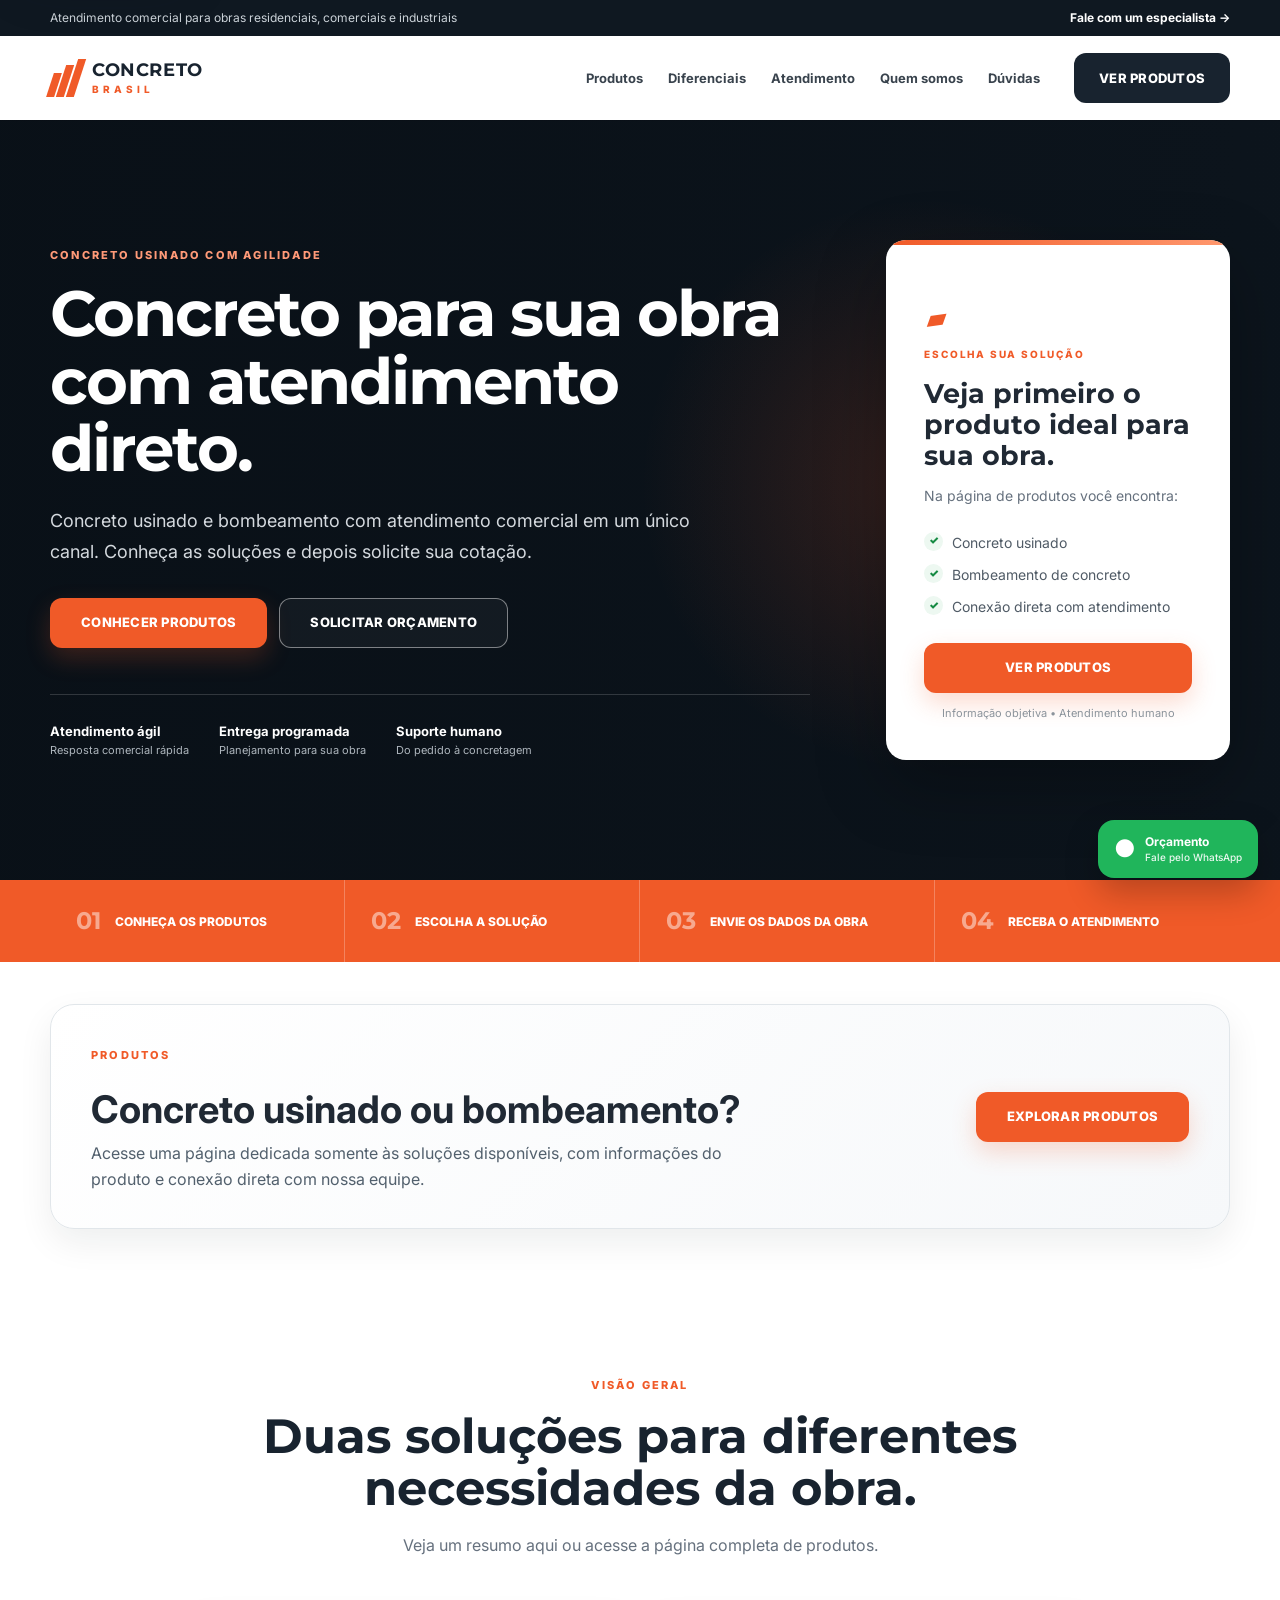
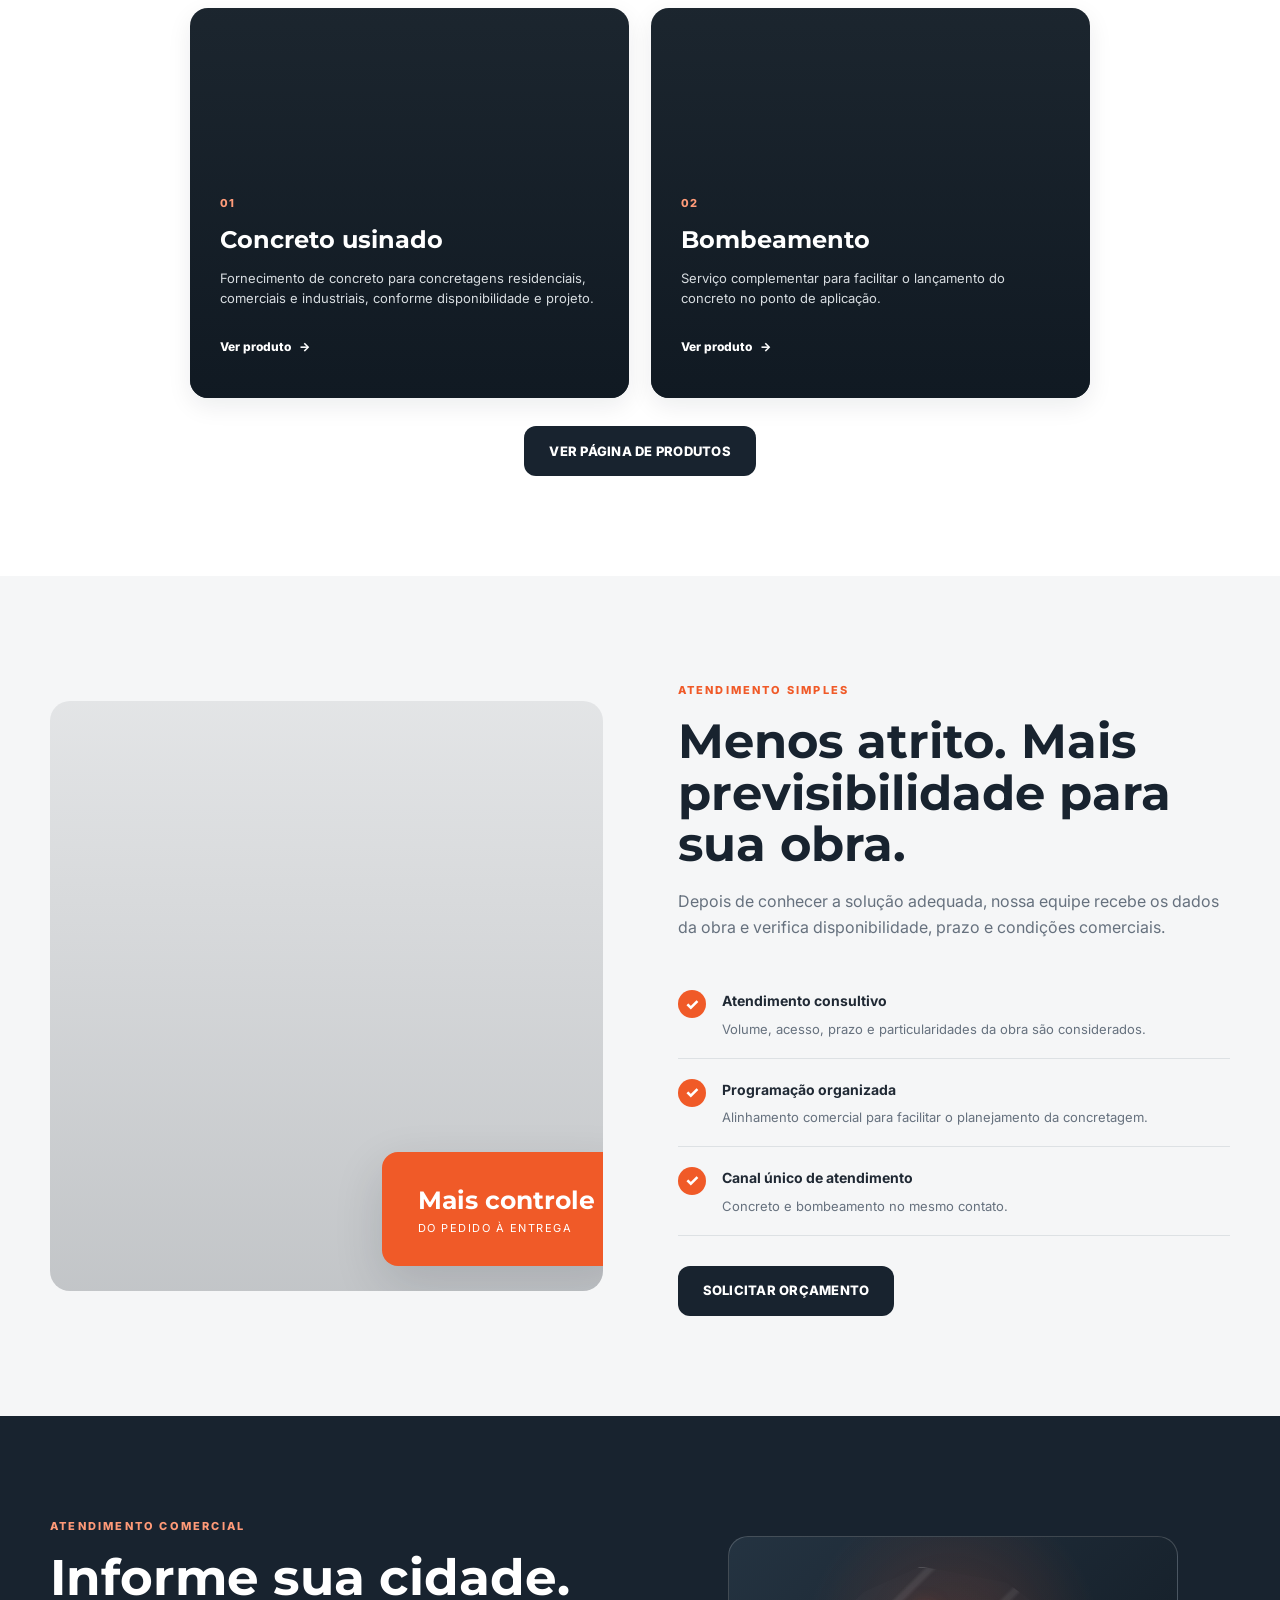
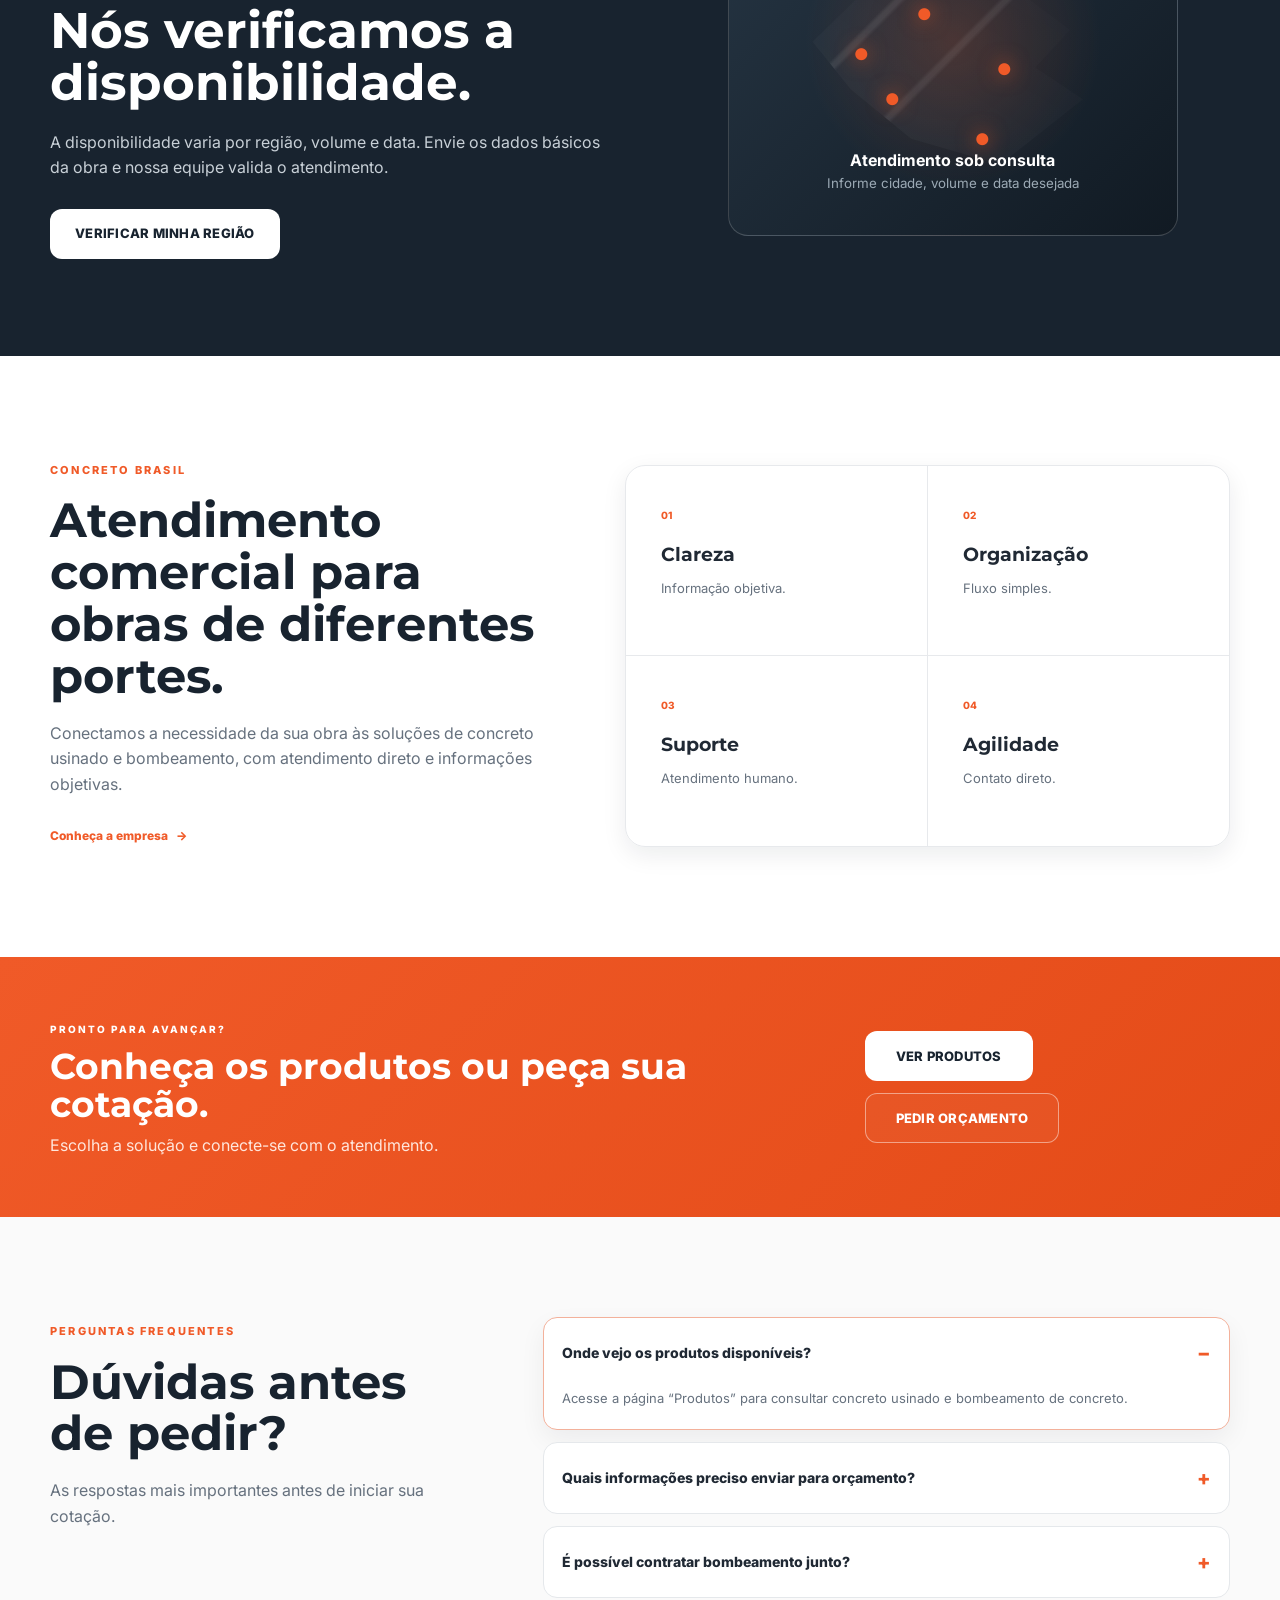
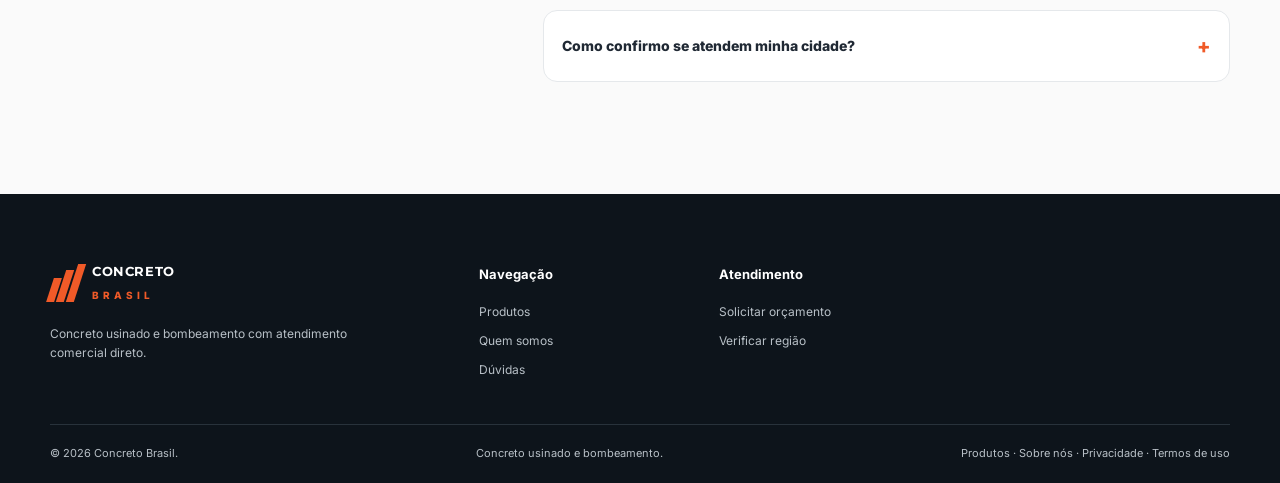
==== commit ee824147: "Melhorar visual mobile da home e corrigir estado ativo de Produtos" ====
--- a/index.html
+++ b/index.html
@@ -12,14 +12,21 @@
   <link rel="preconnect" href="https://fonts.googleapis.com">
   <link rel="preconnect" href="https://fonts.gstatic.com" crossorigin>
   <link href="https://fonts.googleapis.com/css2?family=Inter:wght@400;500;600;700;800&family=Montserrat:wght@700;800&display=swap" rel="stylesheet">
-  <link rel="stylesheet" href="/styles.css?v=20260827-2" />
-  <link rel="stylesheet" href="/ux.css?v=20260827-2" />
+  <link rel="stylesheet" href="/styles.css?v=20260827-3" />
+  <link rel="stylesheet" href="/ux.css?v=20260827-3" />
   <style>
     .hero-title{font-family:Montserrat,sans-serif;font-size:clamp(42px,6vw,72px);line-height:1.02;letter-spacing:-.035em;margin:14px 0 20px;color:#fff;max-width:800px}
-    .product-entry{padding:34px 0;background:#fff}.product-entry-card{display:grid;grid-template-columns:1.25fr .75fr;align-items:center;gap:28px;padding:32px 36px;border:1px solid #e1e6ea;border-radius:22px;background:linear-gradient(135deg,#fff 0%,#f6f8fa 100%);box-shadow:0 14px 35px rgba(15,24,33,.06)}
-    .product-entry-card h2{margin:7px 0 9px;font-size:clamp(26px,3vw,38px)}.product-entry-card p{margin:0;color:#52606d;line-height:1.65}.product-entry-actions{display:flex;justify-content:flex-end;gap:12px;flex-wrap:wrap}
-    .section-link-row{display:flex;justify-content:center;margin-top:28px}.nav-products{font-weight:800!important;color:#f26a21!important}
-    @media(max-width:780px){.product-entry-card{grid-template-columns:1fr;padding:26px}.product-entry-actions{justify-content:flex-start}.hero-title{font-size:42px}}
+    .product-entry{padding:42px 0;background:#fff}.product-entry-card{display:grid;grid-template-columns:1.25fr .75fr;align-items:center;gap:28px;padding:36px 40px;border:1px solid #e1e6ea;border-radius:24px;background:linear-gradient(135deg,#fff 0%,#f6f8fa 100%);box-shadow:0 14px 35px rgba(15,24,33,.07)}
+    .product-entry-card h2{margin:7px 0 9px;font-size:clamp(26px,3vw,38px);line-height:1.12}.product-entry-card p{margin:0;color:#52606d;line-height:1.65}.product-entry-actions{display:flex;justify-content:flex-end;gap:12px;flex-wrap:wrap}
+    .section-link-row{display:flex;justify-content:center;margin-top:28px}
+    .home-products-link{position:relative}.home-products-link:hover{color:#f26a21}
+    @media(max-width:780px){
+      .hero-title{font-size:clamp(34px,10vw,42px);line-height:1.06;letter-spacing:-.025em;margin-top:8px}
+      .hero-content>p{font-size:16px;line-height:1.55;margin:14px 0 20px;color:#e4e9ed}
+      .product-entry{padding:24px 0}.product-entry-card{grid-template-columns:1fr;padding:24px 20px;gap:20px;border-radius:18px}.product-entry-actions{justify-content:flex-start}.product-entry-actions .btn{width:100%}
+      .section-link-row .btn{width:100%}.service-card{min-height:300px}.service-content{background:linear-gradient(180deg,transparent,rgba(15,24,33,.92));padding:22px}
+      .cta-band .hero-actions{width:100%}.cta-band .hero-actions .btn{width:100%}
+    }
   </style>
   <script async src="https://www.googletagmanager.com/gtag/js?id=AW-18387900627"></script>
   <script>
@@ -36,65 +43,32 @@
     <div class="container nav-wrap">
       <a class="brand" href="#inicio" aria-label="Concreto Brasil - início"><span class="brand-mark" aria-hidden="true"><span></span><span></span><span></span></span><span class="brand-text"><strong>CONCRETO</strong><small>BRASIL</small></span></a>
       <nav class="nav" id="main-nav" aria-label="Navegação principal">
-        <a class="nav-products" href="/produtos/">Produtos</a>
+        <a class="home-products-link" href="/produtos/">Produtos</a>
         <a href="#diferenciais">Diferenciais</a>
         <a href="#atendimento">Atendimento</a>
         <a href="/sobre/">Quem somos</a>
         <a href="#faq">Dúvidas</a>
         <a class="mobile-nav-cta" href="/produtos/">Ver produtos</a>
       </nav>
-      <a class="btn btn-primary nav-cta" href="/produtos/">Ver produtos</a>
+      <a class="btn btn-dark nav-cta" href="/produtos/">Ver produtos</a>
       <button class="menu-toggle" type="button" aria-label="Abrir menu" aria-controls="main-nav" aria-expanded="false"><span></span><span></span><span></span></button>
     </div>
   </header>
 
   <main id="conteudo">
-    <section class="hero">
-      <div class="hero-bg" aria-hidden="true"></div>
-      <div class="container hero-grid">
-        <div class="hero-content">
-          <div class="eyebrow">CONCRETO USINADO COM AGILIDADE</div>
-          <h1 class="hero-title">Concreto para sua obra com atendimento direto.</h1>
-          <p>Concreto usinado e bombeamento com atendimento comercial em um único canal. Conheça as soluções e depois solicite sua cotação.</p>
-          <div class="hero-actions">
-            <a class="btn btn-primary btn-lg" href="/produtos/">Conhecer produtos</a>
-            <a class="btn btn-ghost btn-lg" href="/orcamento/">Solicitar orçamento</a>
-          </div>
-          <div class="trust-row"><div><strong>Atendimento ágil</strong><span>Resposta comercial rápida</span></div><div><strong>Entrega programada</strong><span>Planejamento para sua obra</span></div><div><strong>Suporte humano</strong><span>Do pedido à concretagem</span></div></div>
-        </div>
-        <aside class="quote-card" aria-label="Acesso aos produtos">
-          <div class="quote-icon" aria-hidden="true">▰</div>
-          <span class="quote-kicker">ESCOLHA SUA SOLUÇÃO</span>
-          <h2>Veja primeiro o produto ideal para sua obra.</h2>
-          <p>Na página de produtos você encontra:</p>
-          <ul class="quote-list"><li>Concreto usinado</li><li>Bombeamento de concreto</li><li>Conexão direta com atendimento</li></ul>
-          <a class="btn btn-primary btn-block" href="/produtos/">Ver produtos</a>
-          <small>Informação objetiva • Atendimento humano</small>
-        </aside>
-      </div>
-    </section>
+    <section class="hero"><div class="hero-bg" aria-hidden="true"></div><div class="container hero-grid">
+      <div class="hero-content"><div class="eyebrow">CONCRETO USINADO COM AGILIDADE</div><h1 class="hero-title">Concreto para sua obra com atendimento direto.</h1><p>Concreto usinado e bombeamento com atendimento comercial em um único canal. Conheça as soluções e depois solicite sua cotação.</p><div class="hero-actions"><a class="btn btn-primary btn-lg" href="/produtos/">Conhecer produtos</a><a class="btn btn-ghost btn-lg" href="/orcamento/">Solicitar orçamento</a></div><div class="trust-row"><div><strong>Atendimento ágil</strong><span>Resposta comercial rápida</span></div><div><strong>Entrega programada</strong><span>Planejamento para sua obra</span></div><div><strong>Suporte humano</strong><span>Do pedido à concretagem</span></div></div></div>
+      <aside class="quote-card" aria-label="Acesso aos produtos"><div class="quote-icon" aria-hidden="true">▰</div><span class="quote-kicker">ESCOLHA SUA SOLUÇÃO</span><h2>Veja primeiro o produto ideal para sua obra.</h2><p>Na página de produtos você encontra:</p><ul class="quote-list"><li>Concreto usinado</li><li>Bombeamento de concreto</li><li>Conexão direta com atendimento</li></ul><a class="btn btn-primary btn-block" href="/produtos/">Ver produtos</a><small>Informação objetiva • Atendimento humano</small></aside>
+    </div></section>
 
     <section class="stats" aria-label="Como funciona"><div class="container stats-grid"><div class="stat"><strong>01</strong><span>Conheça os produtos</span></div><div class="stat"><strong>02</strong><span>Escolha a solução</span></div><div class="stat"><strong>03</strong><span>Envie os dados da obra</span></div><div class="stat"><strong>04</strong><span>Receba o atendimento</span></div></div></section>
 
-    <section class="product-entry" aria-label="Acesso ao catálogo de produtos">
-      <div class="container">
-        <div class="product-entry-card">
-          <div><span class="eyebrow dark">PRODUTOS</span><h2>Concreto usinado ou bombeamento?</h2><p>Acesse uma página dedicada somente às soluções disponíveis, com informações do produto e conexão direta com nossa equipe.</p></div>
-          <div class="product-entry-actions"><a class="btn btn-primary btn-lg" href="/produtos/">Explorar produtos</a></div>
-        </div>
-      </div>
-    </section>
+    <section class="product-entry" aria-label="Acesso ao catálogo de produtos"><div class="container"><div class="product-entry-card"><div><span class="eyebrow dark">PRODUTOS</span><h2>Concreto usinado ou bombeamento?</h2><p>Acesse uma página dedicada somente às soluções disponíveis, com informações do produto e conexão direta com nossa equipe.</p></div><div class="product-entry-actions"><a class="btn btn-primary btn-lg" href="/produtos/">Explorar produtos</a></div></div></div></section>
 
-    <section class="section" id="solucoes">
-      <div class="container">
-        <div class="section-heading centered"><span class="eyebrow dark">VISÃO GERAL</span><h2>Duas soluções para diferentes necessidades da obra.</h2><p>Veja um resumo aqui ou acesse a página completa de produtos.</p></div>
-        <div class="cards-grid services-two">
-          <article class="service-card image-card concrete"><div class="card-overlay"></div><div class="service-content"><span class="service-number">01</span><h3>Concreto usinado</h3><p>Fornecimento de concreto para concretagens residenciais, comerciais e industriais, conforme disponibilidade e projeto.</p><a class="text-link" href="/produtos/#concreto-usinado">Ver produto <span>→</span></a></div></article>
-          <article class="service-card image-card pump"><div class="card-overlay"></div><div class="service-content"><span class="service-number">02</span><h3>Bombeamento</h3><p>Serviço complementar para facilitar o lançamento do concreto no ponto de aplicação.</p><a class="text-link" href="/produtos/#bombeamento">Ver produto <span>→</span></a></div></article>
-        </div>
-        <div class="section-link-row"><a class="btn btn-dark" href="/produtos/">Ver página de produtos</a></div>
-      </div>
-    </section>
+    <section class="section" id="solucoes"><div class="container"><div class="section-heading centered"><span class="eyebrow dark">VISÃO GERAL</span><h2>Duas soluções para diferentes necessidades da obra.</h2><p>Veja um resumo aqui ou acesse a página completa de produtos.</p></div><div class="cards-grid services-two">
+      <article class="service-card image-card concrete"><div class="card-overlay"></div><div class="service-content"><span class="service-number">01</span><h3>Concreto usinado</h3><p>Fornecimento de concreto para concretagens residenciais, comerciais e industriais, conforme disponibilidade e projeto.</p><a class="text-link" href="/produtos/#concreto-usinado">Ver produto <span>→</span></a></div></article>
+      <article class="service-card image-card pump"><div class="card-overlay"></div><div class="service-content"><span class="service-number">02</span><h3>Bombeamento</h3><p>Serviço complementar para facilitar o lançamento do concreto no ponto de aplicação.</p><a class="text-link" href="/produtos/#bombeamento">Ver produto <span>→</span></a></div></article>
+    </div><div class="section-link-row"><a class="btn btn-dark" href="/produtos/">Ver página de produtos</a></div></div></section>
 
     <section class="section split-section" id="diferenciais"><div class="container split-grid"><div class="split-image" role="img" aria-label="Obra em andamento"><div class="floating-badge"><strong>Mais controle</strong><span>do pedido à entrega</span></div></div><div class="split-content"><span class="eyebrow dark">ATENDIMENTO SIMPLES</span><h2>Menos atrito. Mais previsibilidade para sua obra.</h2><p>Depois de conhecer a solução adequada, nossa equipe recebe os dados da obra e verifica disponibilidade, prazo e condições comerciais.</p><div class="feature-list"><div class="feature"><span>✓</span><div><strong>Atendimento consultivo</strong><p>Volume, acesso, prazo e particularidades da obra são considerados.</p></div></div><div class="feature"><span>✓</span><div><strong>Programação organizada</strong><p>Alinhamento comercial para facilitar o planejamento da concretagem.</p></div></div><div class="feature"><span>✓</span><div><strong>Canal único de atendimento</strong><p>Concreto e bombeamento no mesmo contato.</p></div></div></div><a class="btn btn-dark" href="/orcamento/">Solicitar orçamento</a></div></div></section>
 
@@ -110,6 +84,6 @@
   <footer class="footer"><div class="container footer-grid"><div><a class="brand brand-footer" href="#inicio"><span class="brand-mark"><span></span><span></span><span></span></span><span class="brand-text"><strong>CONCRETO</strong><small>BRASIL</small></span></a><p>Concreto usinado e bombeamento com atendimento comercial direto.</p></div><div><strong>Navegação</strong><a href="/produtos/">Produtos</a><a href="/sobre/">Quem somos</a><a href="#faq">Dúvidas</a></div><div><strong>Atendimento</strong><a href="/orcamento/">Solicitar orçamento</a><a class="js-whatsapp" data-message="Olá! Quero verificar atendimento. Minha cidade é: " href="#">Verificar região</a></div></div><div class="container footer-bottom"><span>© <span id="year"></span> Concreto Brasil.</span><span>Concreto usinado e bombeamento.</span></div></footer>
   <a class="whatsapp-float js-whatsapp" href="#" aria-label="Solicitar orçamento pelo WhatsApp"><span aria-hidden="true" style="font-size:24px">●</span><span><strong>Orçamento</strong><small>Fale pelo WhatsApp</small></span></a>
   <div class="mobile-cta"><a href="/produtos/" aria-label="Ver produtos"><span aria-hidden="true" style="font-size:20px">▰</span><span>Ver produtos</span></a></div>
-  <script src="/script.js?v=20260827-home2"></script>
+  <script src="/script.js?v=20260827-home3"></script>
 </body>
 </html>
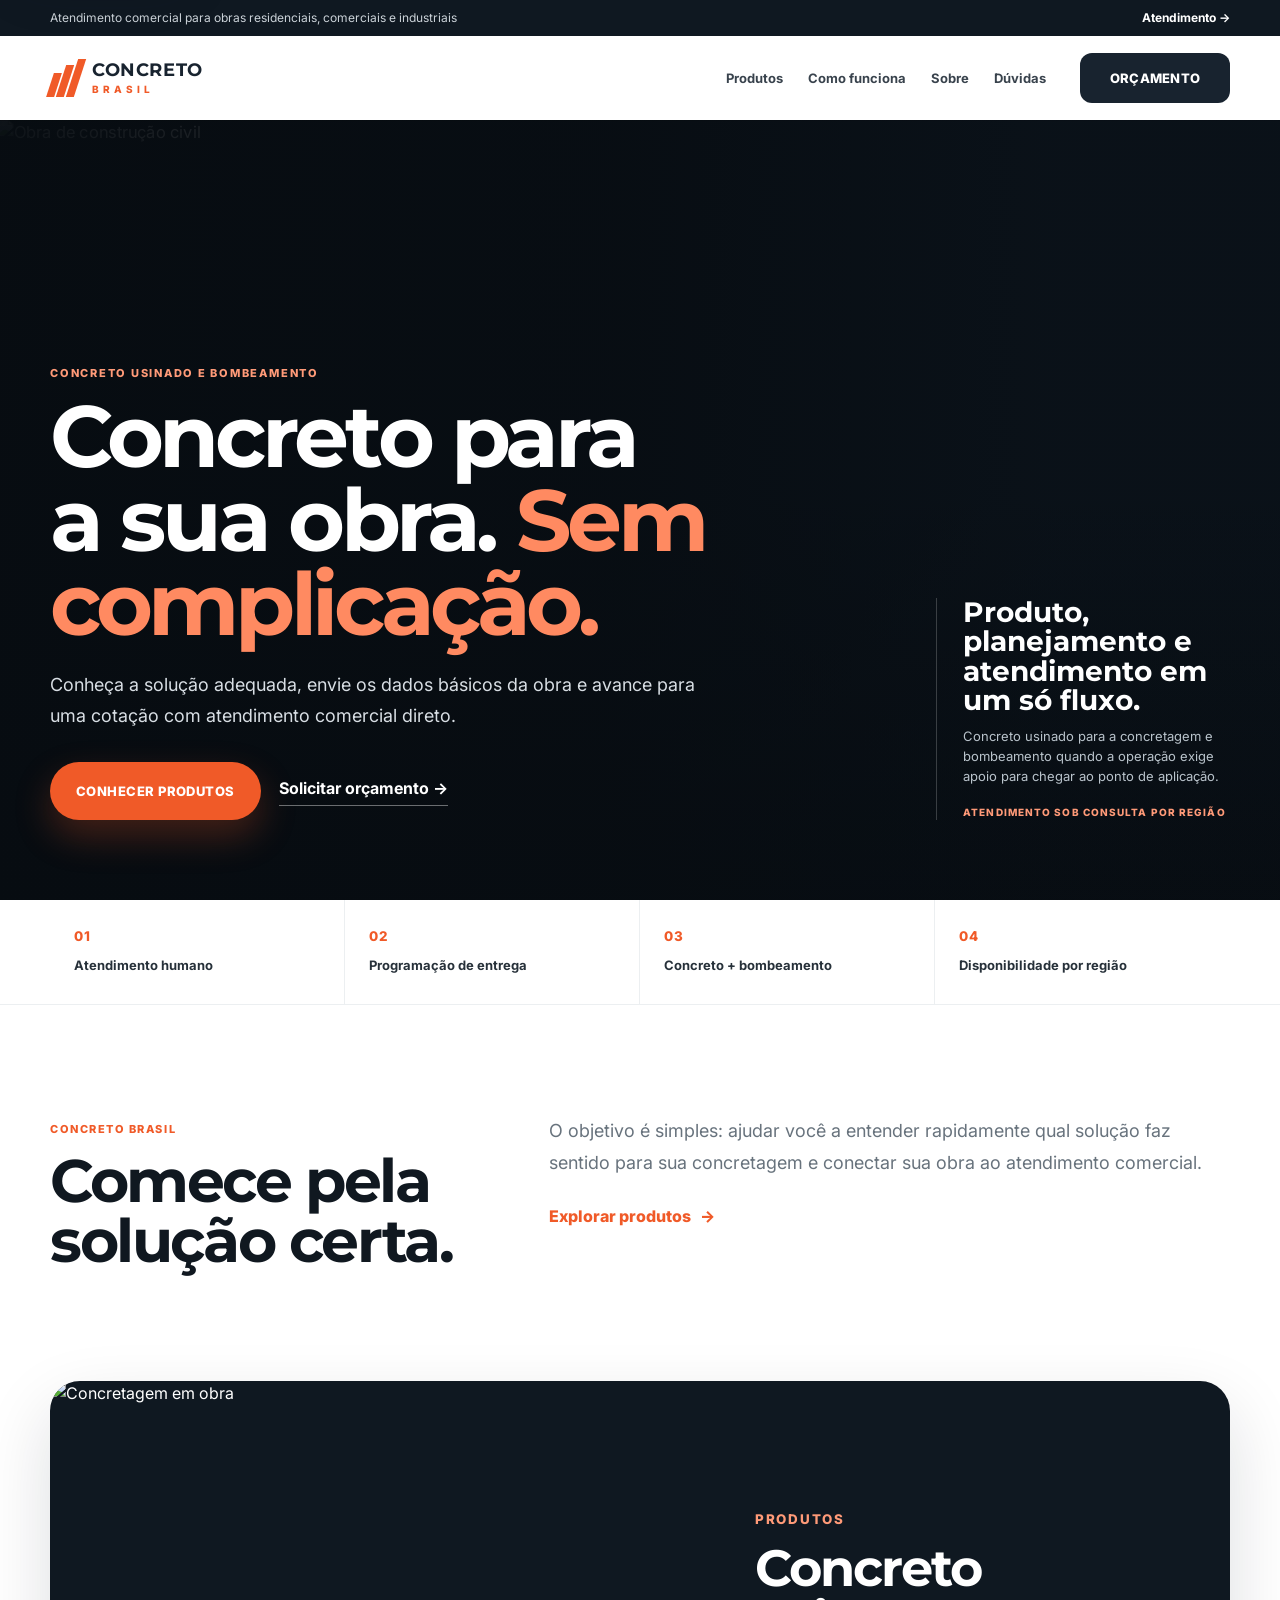
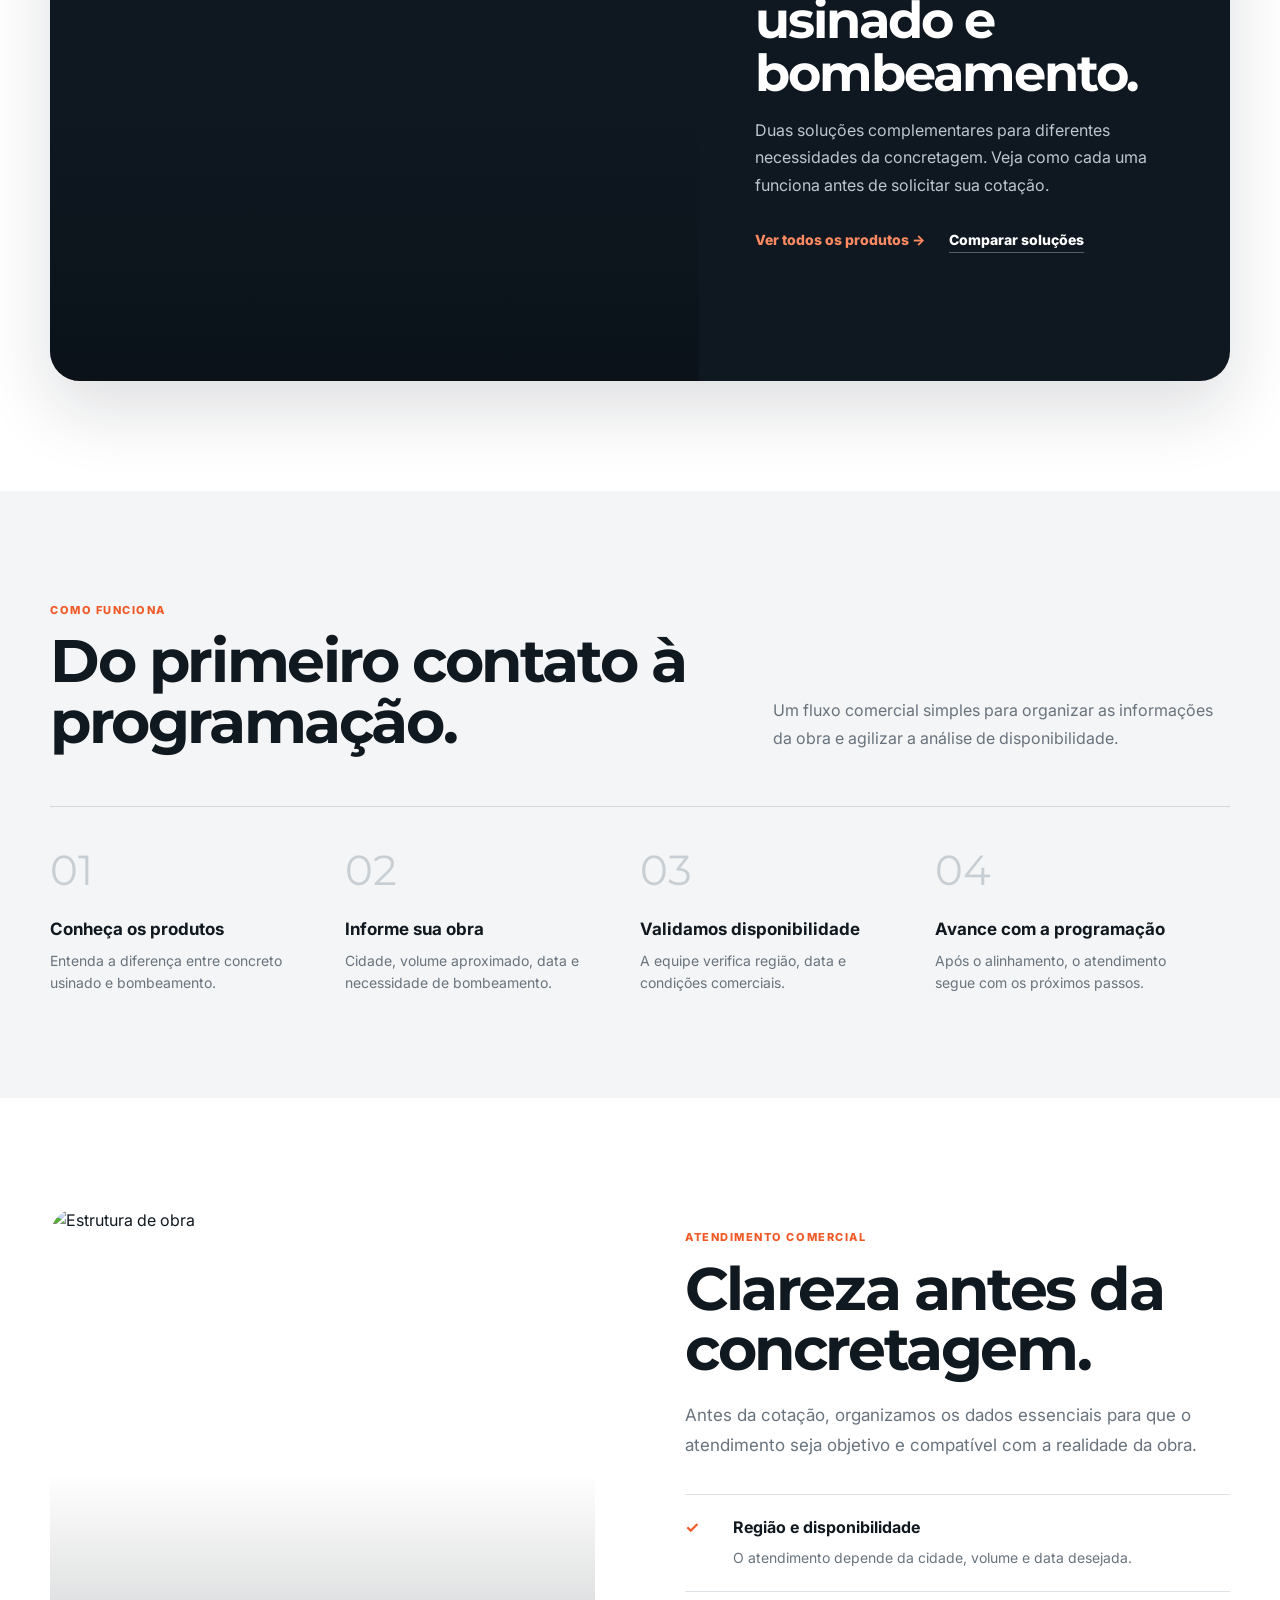
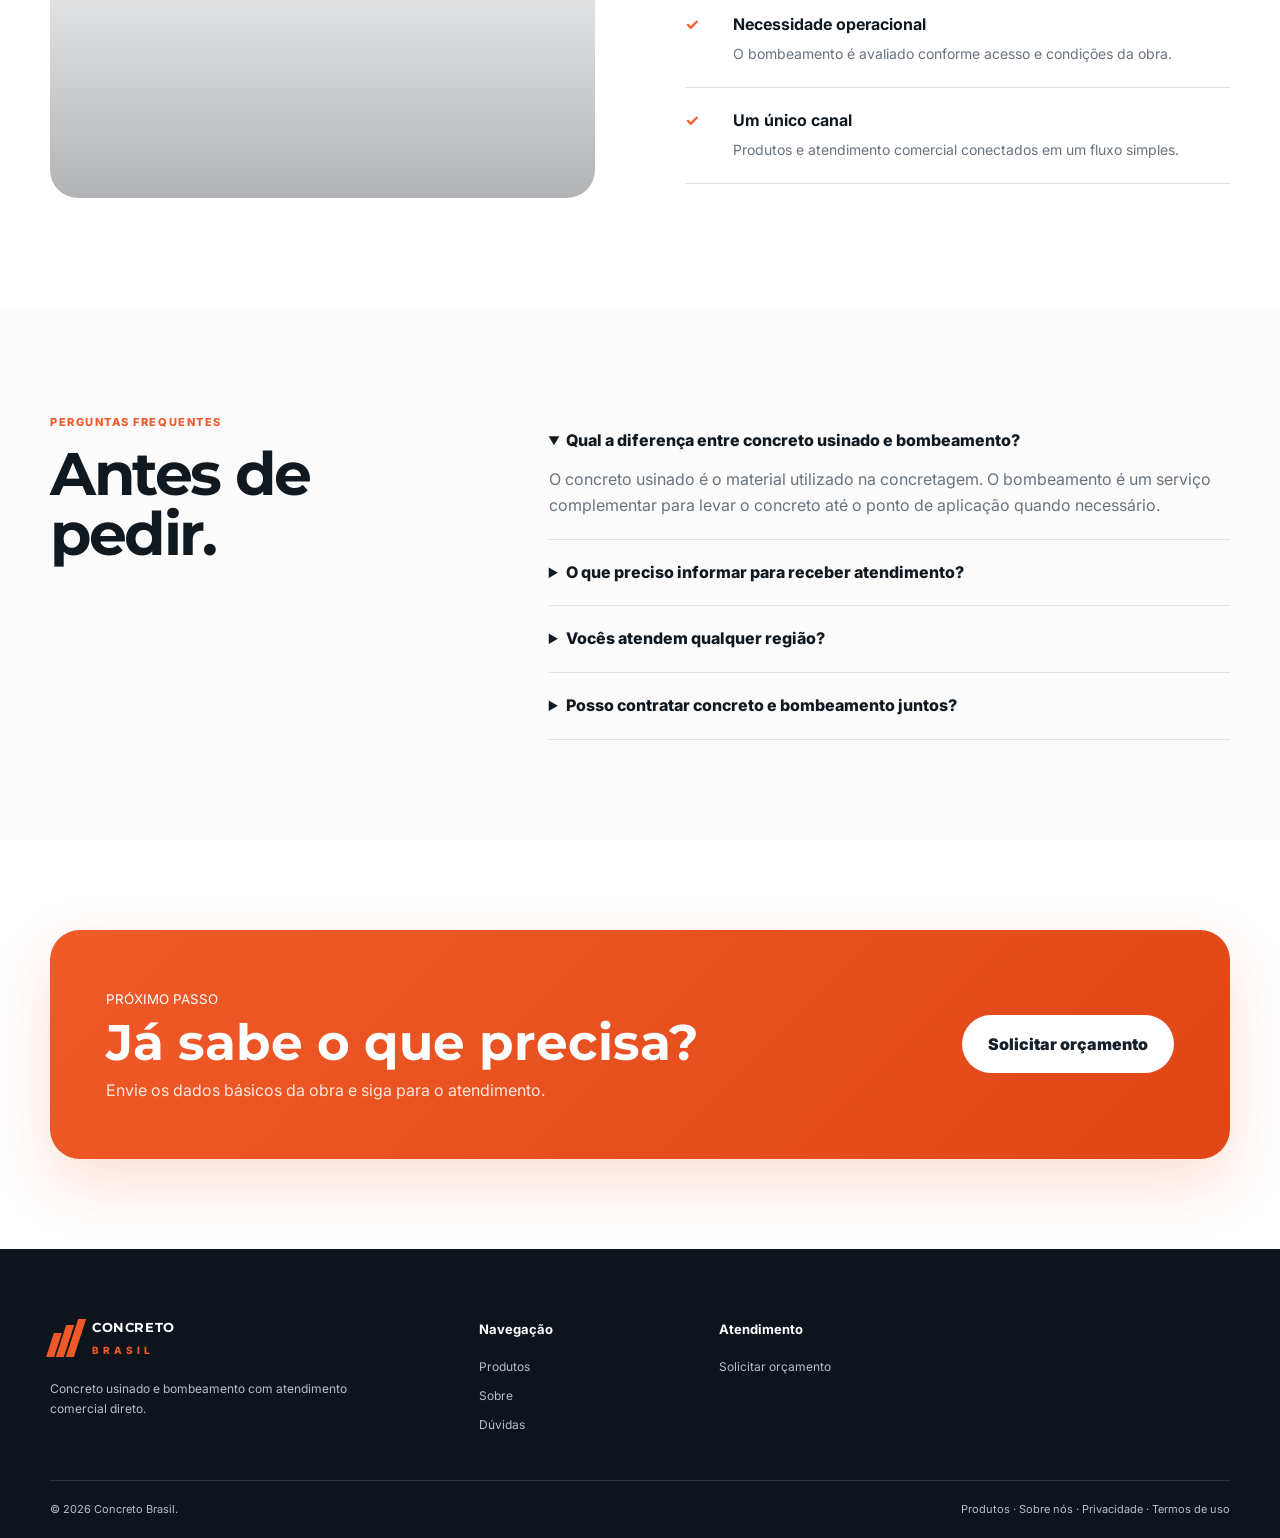
==== commit db417802: "Redesenhar home com visual premium e menos poluicao" ====
--- a/index.html
+++ b/index.html
@@ -1,89 +1,94 @@
 <!doctype html>
 <html lang="pt-BR">
 <head>
-  <meta charset="utf-8" />
-  <meta name="viewport" content="width=device-width, initial-scale=1, viewport-fit=cover" />
-  <meta name="theme-color" content="#0f1821" />
-  <meta name="description" content="Soluções em concreto usinado e bombeamento. Conheça nossos produtos e solicite um orçamento rápido pelo WhatsApp." />
-  <link rel="canonical" href="https://concretobrasils.online/" />
+  <meta charset="utf-8">
+  <meta name="viewport" content="width=device-width,initial-scale=1,viewport-fit=cover">
+  <meta name="theme-color" content="#0b131b">
+  <meta name="description" content="Concreto usinado e bombeamento para sua obra. Conheça as soluções da Concreto Brasil e solicite atendimento comercial.">
+  <link rel="canonical" href="https://concretobrasils.online/">
   <title>Concreto Brasil | Concreto usinado e bombeamento</title>
-  <link rel="icon" type="image/png" sizes="32x32" href="/favicon-32.png?v=20260827" />
-  <link rel="shortcut icon" href="/favicon-32.png?v=20260827" />
+  <link rel="icon" href="/favicon-32.png?v=20260827" sizes="32x32">
   <link rel="preconnect" href="https://fonts.googleapis.com">
   <link rel="preconnect" href="https://fonts.gstatic.com" crossorigin>
+  <link rel="preconnect" href="https://images.unsplash.com">
   <link href="https://fonts.googleapis.com/css2?family=Inter:wght@400;500;600;700;800&family=Montserrat:wght@700;800&display=swap" rel="stylesheet">
-  <link rel="stylesheet" href="/styles.css?v=20260827-3" />
-  <link rel="stylesheet" href="/ux.css?v=20260827-3" />
+  <link rel="stylesheet" href="/styles.css?v=20260827-premium1">
+  <link rel="stylesheet" href="/ux.css?v=20260827-premium1">
+  <script>document.documentElement.classList.add('js')</script>
   <style>
-    .hero-title{font-family:Montserrat,sans-serif;font-size:clamp(42px,6vw,72px);line-height:1.02;letter-spacing:-.035em;margin:14px 0 20px;color:#fff;max-width:800px}
-    .product-entry{padding:42px 0;background:#fff}.product-entry-card{display:grid;grid-template-columns:1.25fr .75fr;align-items:center;gap:28px;padding:36px 40px;border:1px solid #e1e6ea;border-radius:24px;background:linear-gradient(135deg,#fff 0%,#f6f8fa 100%);box-shadow:0 14px 35px rgba(15,24,33,.07)}
-    .product-entry-card h2{margin:7px 0 9px;font-size:clamp(26px,3vw,38px);line-height:1.12}.product-entry-card p{margin:0;color:#52606d;line-height:1.65}.product-entry-actions{display:flex;justify-content:flex-end;gap:12px;flex-wrap:wrap}
-    .section-link-row{display:flex;justify-content:center;margin-top:28px}
-    .home-products-link{position:relative}.home-products-link:hover{color:#f26a21}
-    @media(max-width:780px){
-      .hero-title{font-size:clamp(34px,10vw,42px);line-height:1.06;letter-spacing:-.025em;margin-top:8px}
-      .hero-content>p{font-size:16px;line-height:1.55;margin:14px 0 20px;color:#e4e9ed}
-      .product-entry{padding:24px 0}.product-entry-card{grid-template-columns:1fr;padding:24px 20px;gap:20px;border-radius:18px}.product-entry-actions{justify-content:flex-start}.product-entry-actions .btn{width:100%}
-      .section-link-row .btn{width:100%}.service-card{min-height:300px}.service-content{background:linear-gradient(180deg,transparent,rgba(15,24,33,.92));padding:22px}
-      .cta-band .hero-actions{width:100%}.cta-band .hero-actions .btn{width:100%}
-    }
+    @view-transition{navigation:auto}
+    :root{--ink:#101820;--muted:#68737d;--orange:#f05a28;--paper:#f4f5f6;--line:#dde2e6}
+    body{background:#fff;color:var(--ink)}
+    .nav a[aria-current="page"]{color:var(--orange)!important}
+    .home-hero{position:relative;min-height:780px;display:grid;align-items:end;overflow:hidden;background:#0b131b;color:#fff}
+    .home-hero-media{position:absolute;inset:0}.home-hero-media img{width:100%;height:100%;object-fit:cover;object-position:center;filter:saturate(.78) contrast(1.04);transform:scale(1.03)}
+    .home-hero-media:after{content:"";position:absolute;inset:0;background:linear-gradient(90deg,rgba(7,12,17,.97),rgba(7,12,17,.82) 47%,rgba(7,12,17,.26) 82%),linear-gradient(0deg,rgba(7,12,17,.78),transparent 52%)}
+    .home-hero-grid{position:relative;z-index:2;padding:112px 0 80px;display:grid;grid-template-columns:minmax(0,1.25fr) minmax(260px,.45fr);gap:70px;align-items:end}
+    .hero-kicker{font-size:11px;letter-spacing:.16em;font-weight:800;color:#ff9a78}.home-hero h1{font-family:Montserrat,sans-serif;font-size:clamp(50px,6.8vw,88px);line-height:.96;letter-spacing:-.05em;max-width:850px;margin:13px 0 24px;text-wrap:balance}.home-hero h1 span{color:#ff8a61}.home-hero p{max-width:680px;color:#d8dee4;font-size:18px;line-height:1.72;margin:0 0 30px}
+    .hero-actions-premium{display:flex;gap:18px;align-items:center;flex-wrap:wrap}.pill-cta{display:inline-flex;align-items:center;justify-content:center;min-height:58px;padding:0 26px;border-radius:999px;background:var(--orange);color:#fff;font-weight:800;font-size:13px;text-transform:uppercase;letter-spacing:.035em;box-shadow:0 16px 36px rgba(240,90,40,.26)}.text-cta{font-weight:700;color:#fff;border-bottom:1px solid rgba(255,255,255,.4);padding-bottom:4px}
+    .hero-proof{border-left:1px solid rgba(255,255,255,.2);padding-left:26px}.hero-proof strong{display:block;font-family:Montserrat,sans-serif;font-size:28px;line-height:1.05;margin-bottom:10px}.hero-proof p{font-size:13px;line-height:1.55;color:#b9c3cb;margin:0}.hero-proof small{display:block;margin-top:18px;color:#ff9a78;font-size:10px;letter-spacing:.11em;font-weight:800}
+
+    .brand-strip{background:#fff;border-bottom:1px solid #eceff1}.brand-strip-grid{display:grid;grid-template-columns:repeat(4,1fr)}.brand-strip-item{padding:26px 24px;border-right:1px solid #eceff1}.brand-strip-item:last-child{border-right:0}.brand-strip-item small{display:block;color:var(--orange);font-weight:800;letter-spacing:.08em;margin-bottom:5px}.brand-strip-item strong{font-size:13px;color:#27313a}
+
+    .intro{padding:110px 0 70px}.intro-grid{display:grid;grid-template-columns:.75fr 1.25fr;gap:90px;align-items:start}.eyeline{font-size:11px;color:var(--orange);font-weight:800;letter-spacing:.14em}.intro h2,.section-title{font-family:Montserrat,sans-serif;font-size:clamp(38px,4.7vw,62px);line-height:1;letter-spacing:-.04em;margin:10px 0 0}.intro-copy p{font-size:18px;line-height:1.8;color:var(--muted);max-width:720px;margin:0 0 24px}.inline-link{display:inline-flex;align-items:center;gap:9px;color:var(--orange);font-weight:800}.inline-link span{transition:transform .2s ease}.inline-link:hover span{transform:translateX(4px)}
+
+    .product-showcase{padding:40px 0 110px}.showcase-card{display:grid;grid-template-columns:1.1fr .9fr;min-height:600px;border-radius:30px;overflow:hidden;background:#0f1821;color:#fff;box-shadow:0 28px 70px rgba(15,24,33,.14)}.showcase-media{position:relative;overflow:hidden}.showcase-media img{width:100%;height:100%;object-fit:cover;display:block;transition:transform .8s cubic-bezier(.2,.7,.2,1)}.showcase-card:hover .showcase-media img{transform:scale(1.035)}.showcase-media:after{content:"";position:absolute;inset:0;background:linear-gradient(180deg,transparent 54%,rgba(7,13,18,.55))}.showcase-copy{padding:62px 56px;display:flex;flex-direction:column;justify-content:center}.showcase-copy small{color:#ff9a78;font-weight:800;letter-spacing:.13em}.showcase-copy h3{font-family:Montserrat,sans-serif;font-size:clamp(34px,4vw,54px);line-height:1.02;letter-spacing:-.04em;margin:12px 0 18px}.showcase-copy p{color:#bdc6ce;font-size:16px;line-height:1.72;margin:0 0 30px}.showcase-links{display:flex;gap:24px;flex-wrap:wrap}.showcase-links a{font-weight:800;font-size:14px}.showcase-links a:first-child{color:#ff8a61}.showcase-links a:last-child{color:#fff;border-bottom:1px solid rgba(255,255,255,.3)}
+
+    .process{padding:105px 0;background:var(--paper)}.process-head{display:grid;grid-template-columns:1fr .7fr;gap:70px;align-items:end;margin-bottom:54px}.process-head p{margin:0;color:var(--muted);font-size:16px;line-height:1.7}.steps{display:grid;grid-template-columns:repeat(4,1fr);border-top:1px solid #cfd5da}.step{padding:30px 26px 0 0}.step-num{font-family:Montserrat,sans-serif;font-size:42px;color:#c8cfd4}.step h3{font-size:17px;margin:12px 0 7px}.step p{font-size:14px;line-height:1.55;color:var(--muted);margin:0}
+
+    .trust-section{padding:110px 0}.trust-grid{display:grid;grid-template-columns:1fr 1fr;gap:90px;align-items:center}.trust-image{height:590px;border-radius:28px;overflow:hidden;position:relative}.trust-image img{width:100%;height:100%;object-fit:cover}.trust-image:after{content:"";position:absolute;inset:0;background:linear-gradient(0deg,rgba(12,19,26,.32),transparent 55%)}.trust-copy h2{margin-bottom:22px}.trust-copy>p{color:var(--muted);font-size:17px;line-height:1.75}.trust-points{margin-top:34px;display:grid;gap:0;border-top:1px solid var(--line)}.trust-point{display:grid;grid-template-columns:34px 1fr;gap:14px;padding:20px 0;border-bottom:1px solid var(--line)}.trust-point b{color:var(--orange)}.trust-point strong{display:block;margin-bottom:4px}.trust-point span{color:var(--muted);font-size:14px}
+
+    .faq-premium{padding:100px 0;background:#fbfbfb}.faq-premium-grid{display:grid;grid-template-columns:.75fr 1.25fr;gap:90px}.faq-premium details{border-bottom:1px solid var(--line);padding:20px 0}.faq-premium summary{font-weight:800;font-size:16px;cursor:pointer}.faq-premium details p{color:var(--muted);line-height:1.65;margin:12px 0 0}
+    .final-home{padding:90px 0}.final-home-card{padding:56px;border-radius:30px;background:linear-gradient(135deg,#f05a28,#df4716);color:#fff;display:grid;grid-template-columns:1fr auto;gap:30px;align-items:center;box-shadow:0 24px 60px rgba(240,90,40,.2)}.final-home-card h2{font-family:Montserrat,sans-serif;font-size:clamp(34px,4vw,50px);line-height:1.03;margin:6px 0 9px}.final-home-card p{margin:0;color:#ffe8df}.final-home-card a{display:inline-flex;min-height:58px;align-items:center;justify-content:center;padding:0 26px;border-radius:999px;background:#fff;color:#17212b;font-weight:900;white-space:nowrap}
+
+    .js .reveal{opacity:0;transform:translateY(24px);transition:opacity .65s ease,transform .65s cubic-bezier(.2,.7,.2,1)}.js .reveal.is-visible{opacity:1;transform:none}
+    @supports(animation-timeline:view()){.scroll-fade{animation:fadeUp linear both;animation-timeline:view();animation-range:entry 8% cover 35%}@keyframes fadeUp{from{opacity:.35;transform:translateY(32px)}to{opacity:1;transform:none}}}
+
+    @media(max-width:980px){.home-hero{min-height:auto}.home-hero-grid{grid-template-columns:1fr;padding:80px 0 58px;gap:34px}.hero-proof{border-left:0;border-top:1px solid rgba(255,255,255,.18);padding:24px 0 0;max-width:560px}.intro-grid,.process-head,.trust-grid,.faq-premium-grid{grid-template-columns:1fr;gap:34px}.showcase-card{grid-template-columns:1fr}.showcase-media{min-height:420px}.steps{grid-template-columns:1fr 1fr}.final-home-card{grid-template-columns:1fr}}
+    @media(max-width:650px){.home-hero-media:after{background:linear-gradient(0deg,rgba(7,12,17,.96),rgba(7,12,17,.68) 72%,rgba(7,12,17,.45))}.home-hero-grid{padding:58px 0 34px}.home-hero h1{font-size:clamp(40px,12vw,52px);line-height:.99}.home-hero p{font-size:15.5px;line-height:1.58;margin-bottom:23px}.hero-actions-premium{display:grid;grid-template-columns:1fr;gap:15px}.pill-cta{width:100%}.text-cta{width:max-content;margin:auto}.hero-proof{display:none}.brand-strip-grid{grid-template-columns:1fr 1fr}.brand-strip-item{padding:18px 14px}.brand-strip-item:nth-child(2n){border-right:0}.brand-strip-item:nth-child(-n+2){border-bottom:1px solid #eceff1}.intro{padding:62px 0 42px}.intro-grid{gap:18px}.intro h2,.section-title{font-size:34px}.intro-copy p{font-size:15.5px;line-height:1.65}.product-showcase{padding:20px 0 68px}.showcase-card{border-radius:20px}.showcase-media{min-height:280px}.showcase-copy{padding:30px 22px}.showcase-copy h3{font-size:32px}.showcase-copy p{font-size:15px;line-height:1.6}.process{padding:66px 0}.process-head{margin-bottom:28px}.steps{grid-template-columns:1fr}.step{padding:22px 0;border-bottom:1px solid #d7dce0}.trust-section{padding:70px 0}.trust-grid{gap:28px}.trust-image{height:320px;border-radius:20px}.trust-copy>p{font-size:15px}.faq-premium{padding:66px 0}.faq-premium-grid{gap:26px}.final-home{padding:50px 0 30px}.final-home-card{padding:30px 22px;border-radius:20px}.final-home-card a{width:100%}}
+    @media(prefers-reduced-motion:reduce){@view-transition{navigation:none}.showcase-card:hover .showcase-media img{transform:none}.js .reveal{opacity:1!important;transform:none!important;transition:none!important}.scroll-fade{animation:none!important}}
   </style>
   <script async src="https://www.googletagmanager.com/gtag/js?id=AW-18387900627"></script>
-  <script>
-    window.dataLayer = window.dataLayer || [];
-    function gtag(){dataLayer.push(arguments);}
-    gtag('js', new Date());
-    gtag('config', 'AW-18387900627');
-  </script>
+  <script>window.dataLayer=window.dataLayer||[];function gtag(){dataLayer.push(arguments)}gtag('js',new Date());gtag('config','AW-18387900627');</script>
 </head>
 <body>
   <a class="skip-link" href="#conteudo">Ir para o conteúdo</a>
   <header class="header" id="inicio">
-    <div class="topbar"><div class="container topbar-inner"><span>Atendimento comercial para obras residenciais, comerciais e industriais</span><a class="topbar-link js-whatsapp" href="#">Fale com um especialista <span aria-hidden="true">→</span></a></div></div>
+    <div class="topbar"><div class="container topbar-inner"><span>Atendimento comercial para obras residenciais, comerciais e industriais</span><a class="topbar-link js-whatsapp" href="#">Atendimento <span>→</span></a></div></div>
     <div class="container nav-wrap">
-      <a class="brand" href="#inicio" aria-label="Concreto Brasil - início"><span class="brand-mark" aria-hidden="true"><span></span><span></span><span></span></span><span class="brand-text"><strong>CONCRETO</strong><small>BRASIL</small></span></a>
-      <nav class="nav" id="main-nav" aria-label="Navegação principal">
-        <a class="home-products-link" href="/produtos/">Produtos</a>
-        <a href="#diferenciais">Diferenciais</a>
-        <a href="#atendimento">Atendimento</a>
-        <a href="/sobre/">Quem somos</a>
-        <a href="#faq">Dúvidas</a>
-        <a class="mobile-nav-cta" href="/produtos/">Ver produtos</a>
-      </nav>
-      <a class="btn btn-dark nav-cta" href="/produtos/">Ver produtos</a>
+      <a class="brand" href="#inicio" aria-label="Concreto Brasil - início"><span class="brand-mark"><span></span><span></span><span></span></span><span class="brand-text"><strong>CONCRETO</strong><small>BRASIL</small></span></a>
+      <nav class="nav" id="main-nav" aria-label="Navegação principal"><a href="/produtos/">Produtos</a><a href="#processo">Como funciona</a><a href="/sobre/">Sobre</a><a href="#faq">Dúvidas</a><a class="mobile-nav-cta" href="/orcamento/">Solicitar orçamento</a></nav>
+      <a class="btn btn-dark nav-cta" href="/orcamento/">Orçamento</a>
       <button class="menu-toggle" type="button" aria-label="Abrir menu" aria-controls="main-nav" aria-expanded="false"><span></span><span></span><span></span></button>
     </div>
   </header>
 
   <main id="conteudo">
-    <section class="hero"><div class="hero-bg" aria-hidden="true"></div><div class="container hero-grid">
-      <div class="hero-content"><div class="eyebrow">CONCRETO USINADO COM AGILIDADE</div><h1 class="hero-title">Concreto para sua obra com atendimento direto.</h1><p>Concreto usinado e bombeamento com atendimento comercial em um único canal. Conheça as soluções e depois solicite sua cotação.</p><div class="hero-actions"><a class="btn btn-primary btn-lg" href="/produtos/">Conhecer produtos</a><a class="btn btn-ghost btn-lg" href="/orcamento/">Solicitar orçamento</a></div><div class="trust-row"><div><strong>Atendimento ágil</strong><span>Resposta comercial rápida</span></div><div><strong>Entrega programada</strong><span>Planejamento para sua obra</span></div><div><strong>Suporte humano</strong><span>Do pedido à concretagem</span></div></div></div>
-      <aside class="quote-card" aria-label="Acesso aos produtos"><div class="quote-icon" aria-hidden="true">▰</div><span class="quote-kicker">ESCOLHA SUA SOLUÇÃO</span><h2>Veja primeiro o produto ideal para sua obra.</h2><p>Na página de produtos você encontra:</p><ul class="quote-list"><li>Concreto usinado</li><li>Bombeamento de concreto</li><li>Conexão direta com atendimento</li></ul><a class="btn btn-primary btn-block" href="/produtos/">Ver produtos</a><small>Informação objetiva • Atendimento humano</small></aside>
-    </div></section>
+    <section class="home-hero">
+      <div class="home-hero-media"><img src="https://images.unsplash.com/photo-1503387762-592deb58ef4e?auto=format&fit=crop&w=2000&q=85" alt="Obra de construção civil" fetchpriority="high"></div>
+      <div class="container home-hero-grid">
+        <div class="reveal"><div class="hero-kicker">CONCRETO USINADO E BOMBEAMENTO</div><h1>Concreto para a sua obra. <span>Sem complicação.</span></h1><p>Conheça a solução adequada, envie os dados básicos da obra e avance para uma cotação com atendimento comercial direto.</p><div class="hero-actions-premium"><a class="pill-cta" href="/produtos/">Conhecer produtos</a><a class="text-cta" href="/orcamento/">Solicitar orçamento →</a></div></div>
+        <aside class="hero-proof reveal"><strong>Produto, planejamento e atendimento em um só fluxo.</strong><p>Concreto usinado para a concretagem e bombeamento quando a operação exige apoio para chegar ao ponto de aplicação.</p><small>ATENDIMENTO SOB CONSULTA POR REGIÃO</small></aside>
+      </div>
+    </section>
 
-    <section class="stats" aria-label="Como funciona"><div class="container stats-grid"><div class="stat"><strong>01</strong><span>Conheça os produtos</span></div><div class="stat"><strong>02</strong><span>Escolha a solução</span></div><div class="stat"><strong>03</strong><span>Envie os dados da obra</span></div><div class="stat"><strong>04</strong><span>Receba o atendimento</span></div></div></section>
+    <section class="brand-strip" aria-label="Diferenciais do atendimento"><div class="container brand-strip-grid"><div class="brand-strip-item"><small>01</small><strong>Atendimento humano</strong></div><div class="brand-strip-item"><small>02</small><strong>Programação de entrega</strong></div><div class="brand-strip-item"><small>03</small><strong>Concreto + bombeamento</strong></div><div class="brand-strip-item"><small>04</small><strong>Disponibilidade por região</strong></div></div></section>
 
-    <section class="product-entry" aria-label="Acesso ao catálogo de produtos"><div class="container"><div class="product-entry-card"><div><span class="eyebrow dark">PRODUTOS</span><h2>Concreto usinado ou bombeamento?</h2><p>Acesse uma página dedicada somente às soluções disponíveis, com informações do produto e conexão direta com nossa equipe.</p></div><div class="product-entry-actions"><a class="btn btn-primary btn-lg" href="/produtos/">Explorar produtos</a></div></div></div></section>
+    <section class="intro scroll-fade"><div class="container intro-grid"><div><span class="eyeline">CONCRETO BRASIL</span><h2>Comece pela solução certa.</h2></div><div class="intro-copy"><p>O objetivo é simples: ajudar você a entender rapidamente qual solução faz sentido para sua concretagem e conectar sua obra ao atendimento comercial.</p><a class="inline-link" href="/produtos/">Explorar produtos <span>→</span></a></div></div></section>
 
-    <section class="section" id="solucoes"><div class="container"><div class="section-heading centered"><span class="eyebrow dark">VISÃO GERAL</span><h2>Duas soluções para diferentes necessidades da obra.</h2><p>Veja um resumo aqui ou acesse a página completa de produtos.</p></div><div class="cards-grid services-two">
-      <article class="service-card image-card concrete"><div class="card-overlay"></div><div class="service-content"><span class="service-number">01</span><h3>Concreto usinado</h3><p>Fornecimento de concreto para concretagens residenciais, comerciais e industriais, conforme disponibilidade e projeto.</p><a class="text-link" href="/produtos/#concreto-usinado">Ver produto <span>→</span></a></div></article>
-      <article class="service-card image-card pump"><div class="card-overlay"></div><div class="service-content"><span class="service-number">02</span><h3>Bombeamento</h3><p>Serviço complementar para facilitar o lançamento do concreto no ponto de aplicação.</p><a class="text-link" href="/produtos/#bombeamento">Ver produto <span>→</span></a></div></article>
-    </div><div class="section-link-row"><a class="btn btn-dark" href="/produtos/">Ver página de produtos</a></div></div></section>
+    <section class="product-showcase scroll-fade"><div class="container"><article class="showcase-card"><div class="showcase-media"><img src="https://images.unsplash.com/photo-1504307651254-35680f356dfd?auto=format&fit=crop&w=1400&q=85" alt="Concretagem em obra" loading="lazy" decoding="async"></div><div class="showcase-copy"><small>PRODUTOS</small><h3>Concreto usinado e bombeamento.</h3><p>Duas soluções complementares para diferentes necessidades da concretagem. Veja como cada uma funciona antes de solicitar sua cotação.</p><div class="showcase-links"><a href="/produtos/">Ver todos os produtos →</a><a href="/produtos/#comparacao">Comparar soluções</a></div></div></article></div></section>
 
-    <section class="section split-section" id="diferenciais"><div class="container split-grid"><div class="split-image" role="img" aria-label="Obra em andamento"><div class="floating-badge"><strong>Mais controle</strong><span>do pedido à entrega</span></div></div><div class="split-content"><span class="eyebrow dark">ATENDIMENTO SIMPLES</span><h2>Menos atrito. Mais previsibilidade para sua obra.</h2><p>Depois de conhecer a solução adequada, nossa equipe recebe os dados da obra e verifica disponibilidade, prazo e condições comerciais.</p><div class="feature-list"><div class="feature"><span>✓</span><div><strong>Atendimento consultivo</strong><p>Volume, acesso, prazo e particularidades da obra são considerados.</p></div></div><div class="feature"><span>✓</span><div><strong>Programação organizada</strong><p>Alinhamento comercial para facilitar o planejamento da concretagem.</p></div></div><div class="feature"><span>✓</span><div><strong>Canal único de atendimento</strong><p>Concreto e bombeamento no mesmo contato.</p></div></div></div><a class="btn btn-dark" href="/orcamento/">Solicitar orçamento</a></div></div></section>
+    <section class="process" id="processo"><div class="container"><div class="process-head scroll-fade"><div><span class="eyeline">COMO FUNCIONA</span><h2 class="section-title">Do primeiro contato à programação.</h2></div><p>Um fluxo comercial simples para organizar as informações da obra e agilizar a análise de disponibilidade.</p></div><div class="steps"><div class="step scroll-fade"><div class="step-num">01</div><h3>Conheça os produtos</h3><p>Entenda a diferença entre concreto usinado e bombeamento.</p></div><div class="step scroll-fade"><div class="step-num">02</div><h3>Informe sua obra</h3><p>Cidade, volume aproximado, data e necessidade de bombeamento.</p></div><div class="step scroll-fade"><div class="step-num">03</div><h3>Validamos disponibilidade</h3><p>A equipe verifica região, data e condições comerciais.</p></div><div class="step scroll-fade"><div class="step-num">04</div><h3>Avance com a programação</h3><p>Após o alinhamento, o atendimento segue com os próximos passos.</p></div></div></div></section>
 
-    <section class="coverage" id="atendimento"><div class="container coverage-grid"><div><span class="eyebrow">ATENDIMENTO COMERCIAL</span><h2>Informe sua cidade. Nós verificamos a disponibilidade.</h2><p>A disponibilidade varia por região, volume e data. Envie os dados básicos da obra e nossa equipe valida o atendimento.</p><a class="btn btn-light js-whatsapp" data-message="Olá! Quero verificar atendimento. Minha cidade é: " href="#">Verificar minha região</a></div><div class="coverage-visual"><div class="map-card"><span class="pin pin-1">●</span><span class="pin pin-2">●</span><span class="pin pin-3">●</span><span class="pin pin-4">●</span><span class="pin pin-5">●</span><strong>Atendimento sob consulta</strong><small>Informe cidade, volume e data desejada</small></div></div></div></section>
+    <section class="trust-section"><div class="container trust-grid"><div class="trust-image scroll-fade"><img src="https://images.unsplash.com/photo-1541888946425-d81bb19240f5?auto=format&fit=crop&w=1400&q=85" alt="Estrutura de obra" loading="lazy" decoding="async"></div><div class="trust-copy scroll-fade"><span class="eyeline">ATENDIMENTO COMERCIAL</span><h2 class="section-title">Clareza antes da concretagem.</h2><p>Antes da cotação, organizamos os dados essenciais para que o atendimento seja objetivo e compatível com a realidade da obra.</p><div class="trust-points"><div class="trust-point"><b>✓</b><div><strong>Região e disponibilidade</strong><span>O atendimento depende da cidade, volume e data desejada.</span></div></div><div class="trust-point"><b>✓</b><div><strong>Necessidade operacional</strong><span>O bombeamento é avaliado conforme acesso e condições da obra.</span></div></div><div class="trust-point"><b>✓</b><div><strong>Um único canal</strong><span>Produtos e atendimento comercial conectados em um fluxo simples.</span></div></div></div></div></div></section>
 
-    <section class="section" id="empresa"><div class="container about-grid"><div class="about-content"><span class="eyebrow dark">CONCRETO BRASIL</span><h2>Atendimento comercial para obras de diferentes portes.</h2><p>Conectamos a necessidade da sua obra às soluções de concreto usinado e bombeamento, com atendimento direto e informações objetivas.</p><a class="text-link dark-link" href="/sobre/">Conheça a empresa <span>→</span></a></div><div class="about-panels"><div class="mini-panel"><span>01</span><strong>Clareza</strong><p>Informação objetiva.</p></div><div class="mini-panel"><span>02</span><strong>Organização</strong><p>Fluxo simples.</p></div><div class="mini-panel"><span>03</span><strong>Suporte</strong><p>Atendimento humano.</p></div><div class="mini-panel"><span>04</span><strong>Agilidade</strong><p>Contato direto.</p></div></div></div></section>
+    <section class="faq-premium" id="faq"><div class="container faq-premium-grid"><div><span class="eyeline">PERGUNTAS FREQUENTES</span><h2 class="section-title">Antes de pedir.</h2></div><div><details open><summary>Qual a diferença entre concreto usinado e bombeamento?</summary><p>O concreto usinado é o material utilizado na concretagem. O bombeamento é um serviço complementar para levar o concreto até o ponto de aplicação quando necessário.</p></details><details><summary>O que preciso informar para receber atendimento?</summary><p>Cidade da obra, volume aproximado, data desejada e se existe necessidade de bombeamento.</p></details><details><summary>Vocês atendem qualquer região?</summary><p>A disponibilidade varia por região, volume e data. A equipe valida o atendimento após receber os dados da obra.</p></details><details><summary>Posso contratar concreto e bombeamento juntos?</summary><p>Sim, quando houver disponibilidade operacional para a região e para a data solicitada.</p></details></div></div></section>
 
-    <section class="cta-band"><div class="container cta-band-inner"><div><span>PRONTO PARA AVANÇAR?</span><h2>Conheça os produtos ou peça sua cotação.</h2><p>Escolha a solução e conecte-se com o atendimento.</p></div><div class="hero-actions"><a class="btn btn-light btn-lg" href="/produtos/">Ver produtos</a><a class="btn btn-ghost btn-lg" href="/orcamento/">Pedir orçamento</a></div></div></section>
-
-    <section class="section faq" id="faq"><div class="container faq-grid"><div class="section-heading"><span class="eyebrow dark">PERGUNTAS FREQUENTES</span><h2>Dúvidas antes de pedir?</h2><p>As respostas mais importantes antes de iniciar sua cotação.</p></div><div class="accordion"><details open><summary>Onde vejo os produtos disponíveis?</summary><p>Acesse a página “Produtos” para consultar concreto usinado e bombeamento de concreto.</p></details><details><summary>Quais informações preciso enviar para orçamento?</summary><p>Cidade da obra, volume aproximado, data desejada e, se souber, a especificação do concreto.</p></details><details><summary>É possível contratar bombeamento junto?</summary><p>Sim, sujeito à disponibilidade operacional para a região e para a data solicitada.</p></details><details><summary>Como confirmo se atendem minha cidade?</summary><p>Use “Verificar minha região” e informe a cidade da obra para nossa equipe.</p></details></div></div></section>
+    <section class="final-home"><div class="container"><div class="final-home-card scroll-fade"><div><small>PRÓXIMO PASSO</small><h2>Já sabe o que precisa?</h2><p>Envie os dados básicos da obra e siga para o atendimento.</p></div><a href="/orcamento/">Solicitar orçamento</a></div></div></section>
   </main>
 
-  <footer class="footer"><div class="container footer-grid"><div><a class="brand brand-footer" href="#inicio"><span class="brand-mark"><span></span><span></span><span></span></span><span class="brand-text"><strong>CONCRETO</strong><small>BRASIL</small></span></a><p>Concreto usinado e bombeamento com atendimento comercial direto.</p></div><div><strong>Navegação</strong><a href="/produtos/">Produtos</a><a href="/sobre/">Quem somos</a><a href="#faq">Dúvidas</a></div><div><strong>Atendimento</strong><a href="/orcamento/">Solicitar orçamento</a><a class="js-whatsapp" data-message="Olá! Quero verificar atendimento. Minha cidade é: " href="#">Verificar região</a></div></div><div class="container footer-bottom"><span>© <span id="year"></span> Concreto Brasil.</span><span>Concreto usinado e bombeamento.</span></div></footer>
-  <a class="whatsapp-float js-whatsapp" href="#" aria-label="Solicitar orçamento pelo WhatsApp"><span aria-hidden="true" style="font-size:24px">●</span><span><strong>Orçamento</strong><small>Fale pelo WhatsApp</small></span></a>
-  <div class="mobile-cta"><a href="/produtos/" aria-label="Ver produtos"><span aria-hidden="true" style="font-size:20px">▰</span><span>Ver produtos</span></a></div>
-  <script src="/script.js?v=20260827-home3"></script>
+  <footer class="footer"><div class="container footer-grid"><div><a class="brand brand-footer" href="#inicio"><span class="brand-mark"><span></span><span></span><span></span></span><span class="brand-text"><strong>CONCRETO</strong><small>BRASIL</small></span></a><p>Concreto usinado e bombeamento com atendimento comercial direto.</p></div><div><strong>Navegação</strong><a href="/produtos/">Produtos</a><a href="/sobre/">Sobre</a><a href="#faq">Dúvidas</a></div><div><strong>Atendimento</strong><a href="/orcamento/">Solicitar orçamento</a></div></div><div class="container footer-bottom"><span>© <span id="year"></span> Concreto Brasil.</span></div></footer>
+  <div class="mobile-cta"><a href="/orcamento/" aria-label="Solicitar orçamento"><span>Solicitar orçamento</span></a></div>
+  <script src="/script.js?v=20260827-premium1"></script>
 </body>
-</html>
+</html>
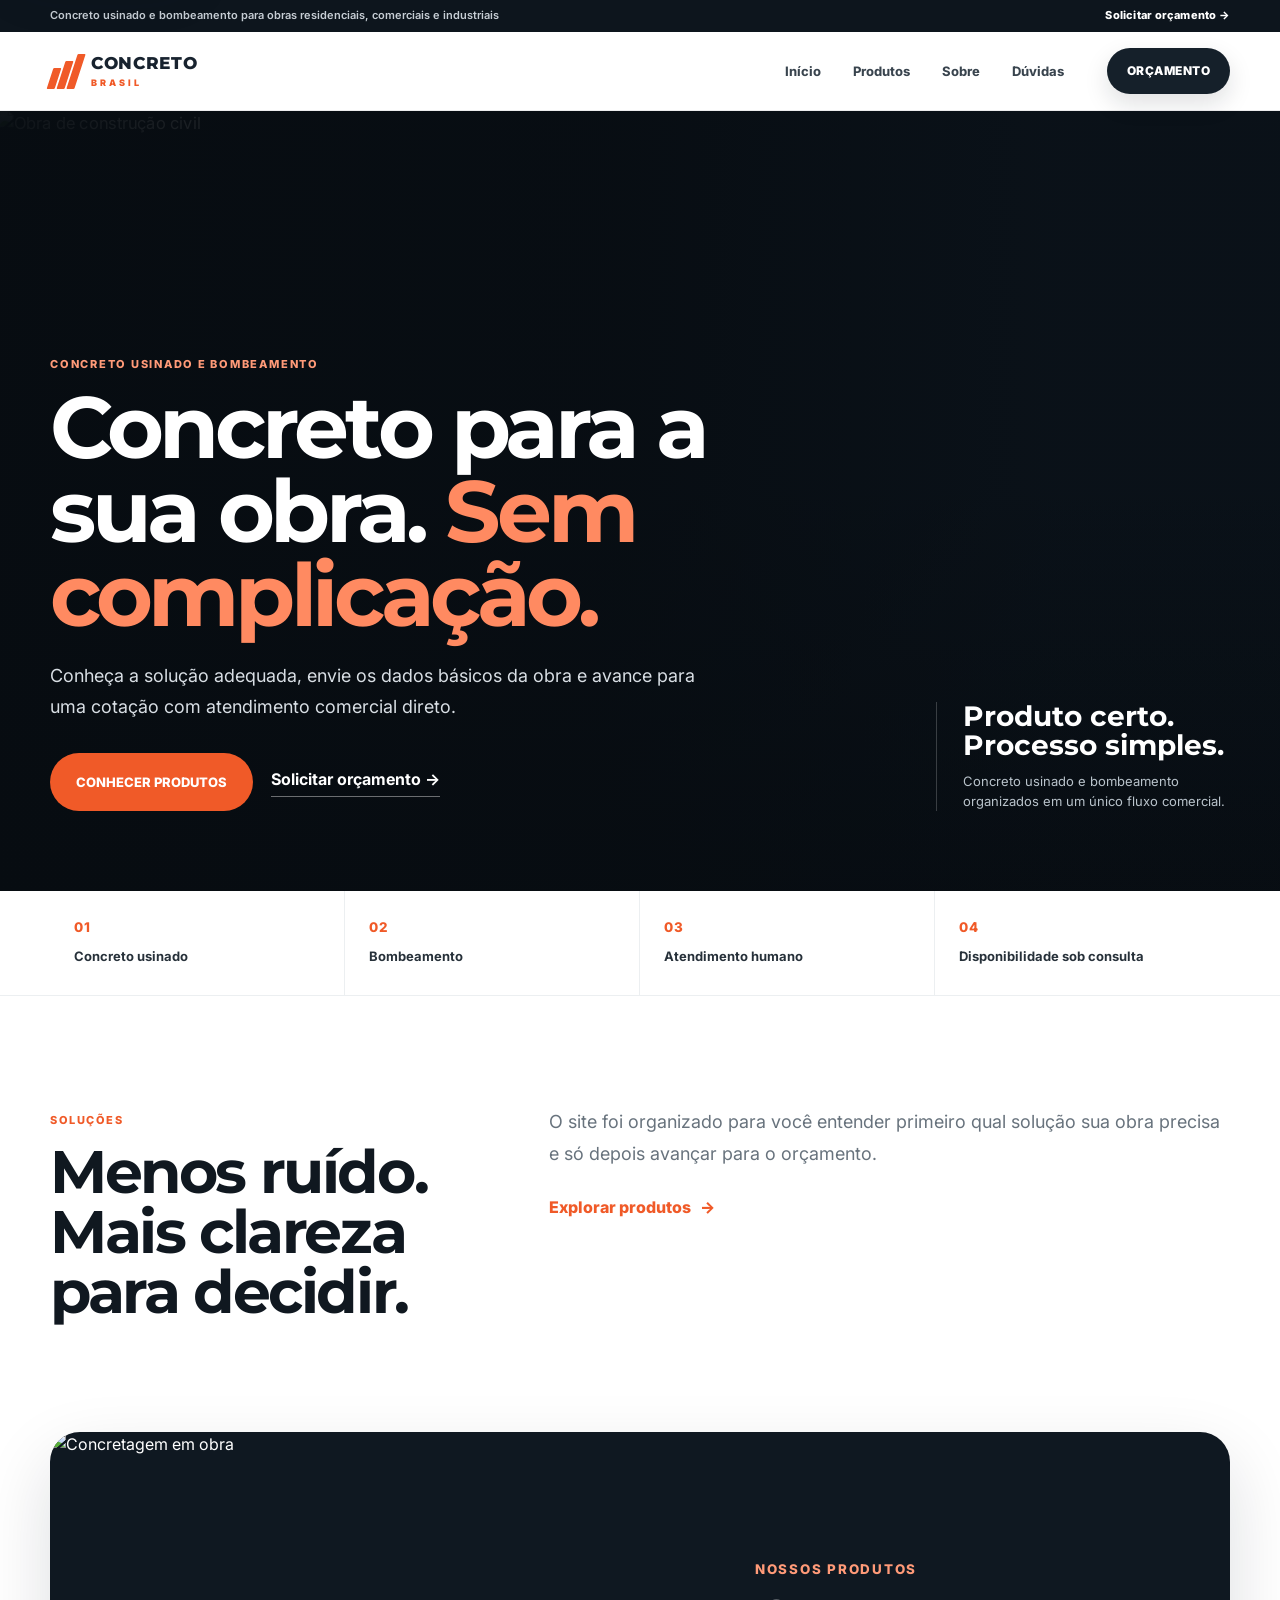
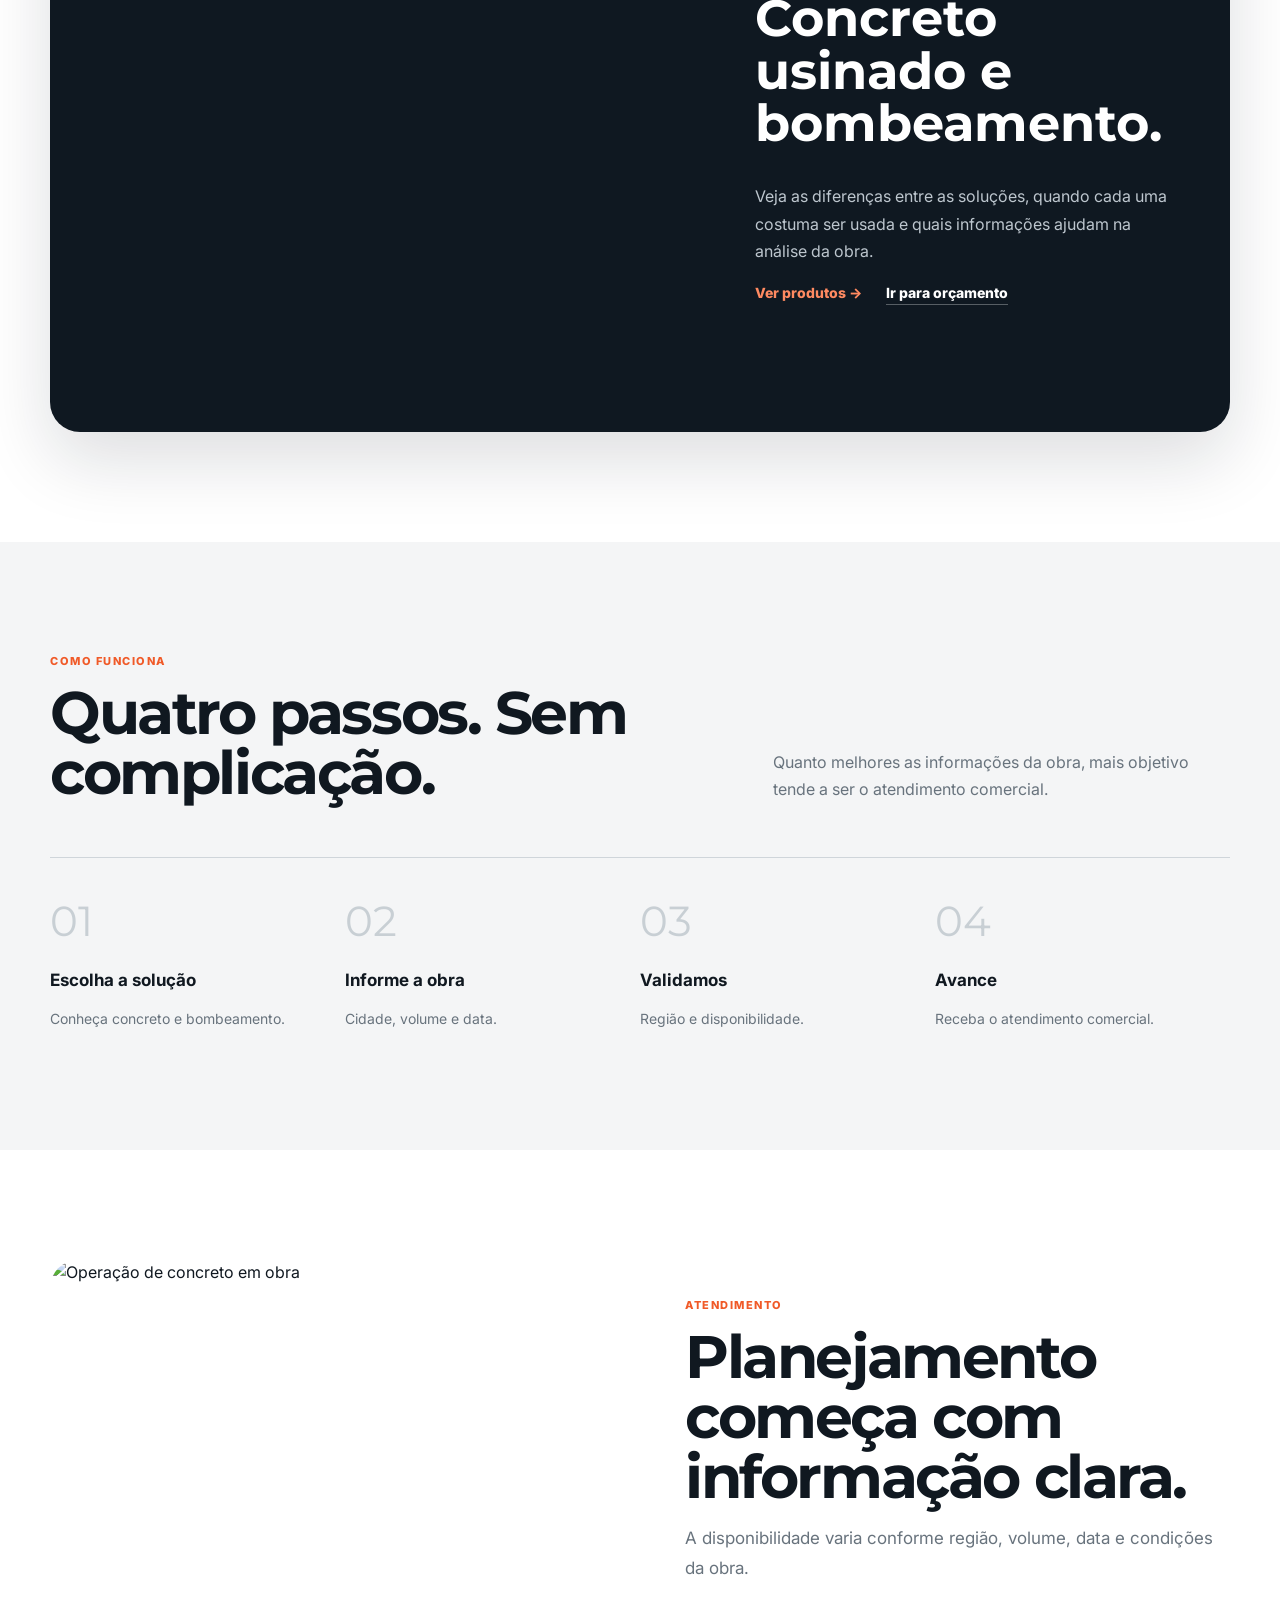
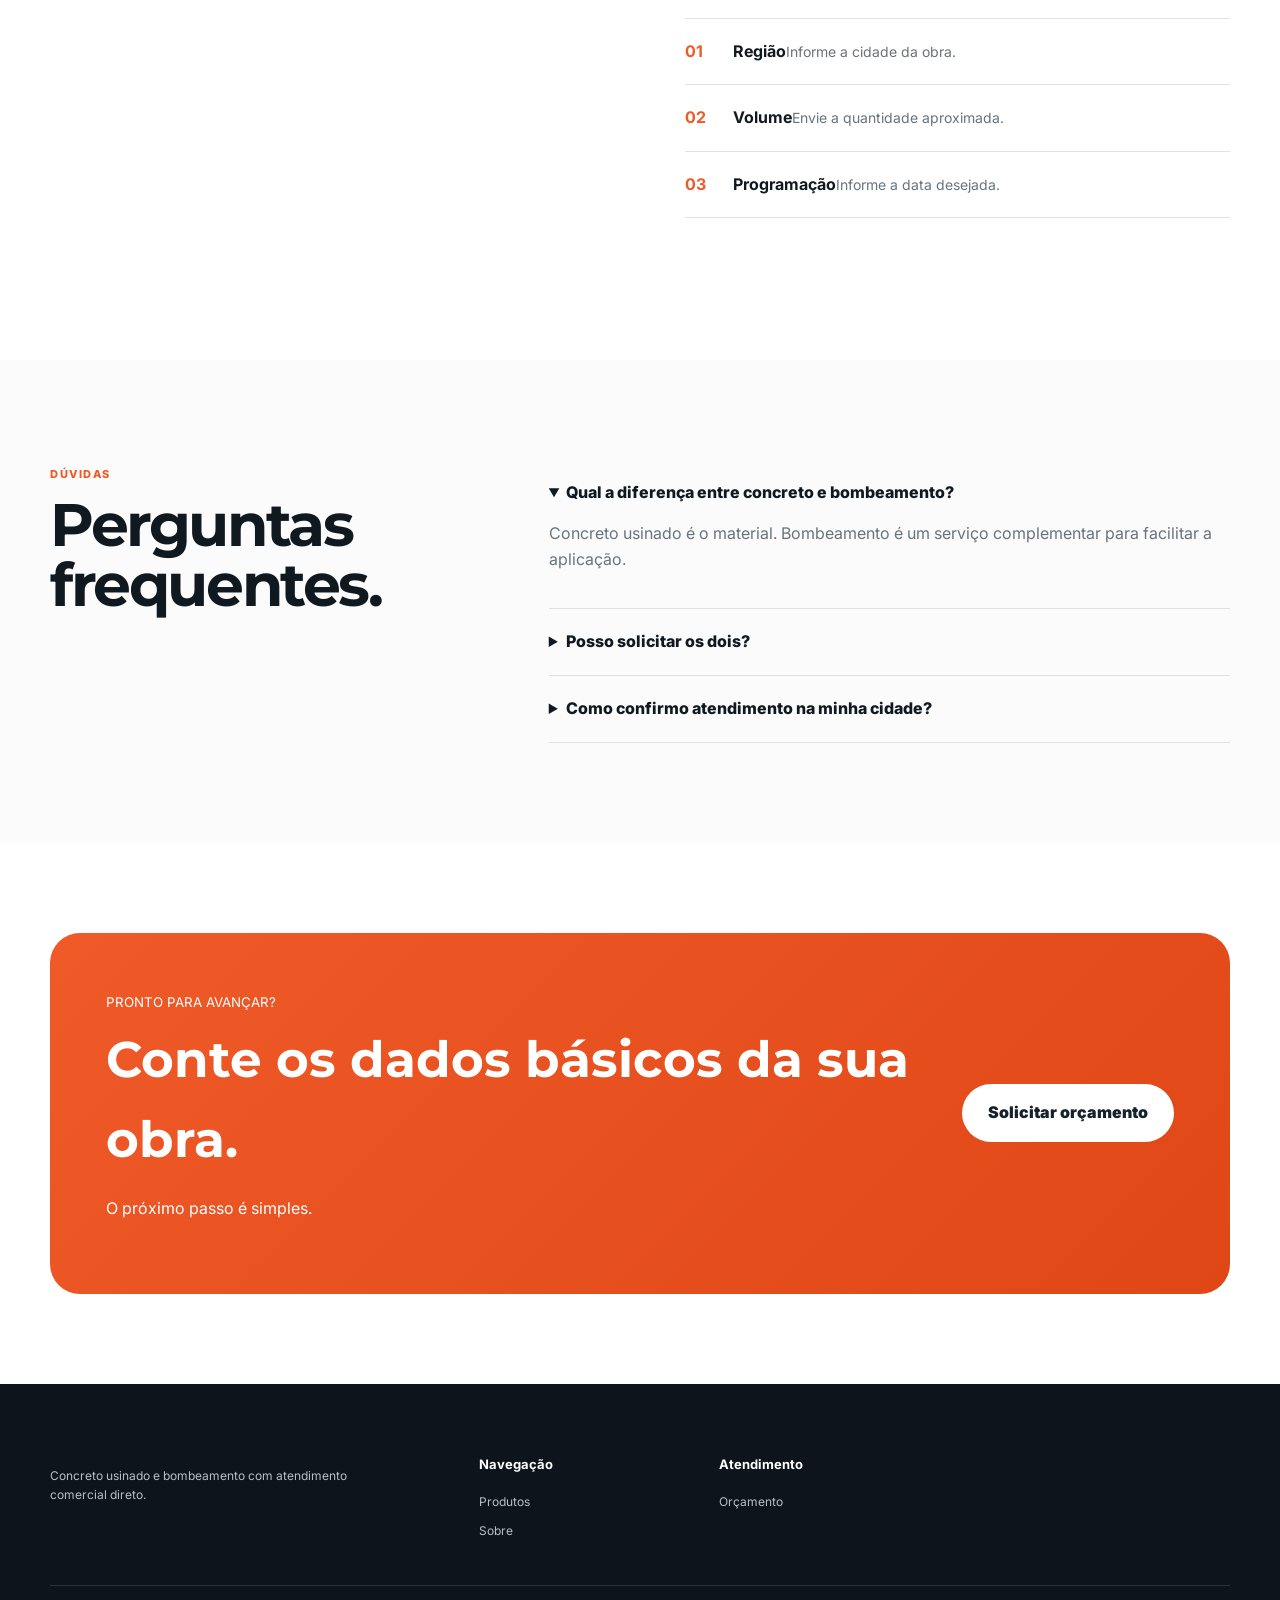
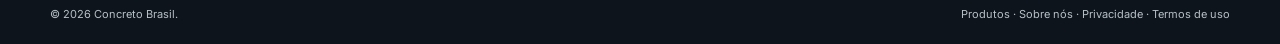
==== commit 3e4d3963: "Remover header antigo da home e usar shell global" ====
--- a/index.html
+++ b/index.html
@@ -12,83 +12,45 @@
   <link rel="preconnect" href="https://fonts.gstatic.com" crossorigin>
   <link rel="preconnect" href="https://images.unsplash.com">
   <link href="https://fonts.googleapis.com/css2?family=Inter:wght@400;500;600;700;800&family=Montserrat:wght@700;800&display=swap" rel="stylesheet">
-  <link rel="stylesheet" href="/styles.css?v=20260827-premium1">
-  <link rel="stylesheet" href="/ux.css?v=20260827-premium1">
+  <link rel="stylesheet" href="/styles.css?v=20260827-premium2">
+  <link rel="stylesheet" href="/ux.css?v=20260827-premium2">
+  <link rel="stylesheet" href="/shell.css?v=20260827-1">
   <script>document.documentElement.classList.add('js')</script>
   <style>
     @view-transition{navigation:auto}
     :root{--ink:#101820;--muted:#68737d;--orange:#f05a28;--paper:#f4f5f6;--line:#dde2e6}
     body{background:#fff;color:var(--ink)}
-    .nav a[aria-current="page"]{color:var(--orange)!important}
-    .home-hero{position:relative;min-height:780px;display:grid;align-items:end;overflow:hidden;background:#0b131b;color:#fff}
-    .home-hero-media{position:absolute;inset:0}.home-hero-media img{width:100%;height:100%;object-fit:cover;object-position:center;filter:saturate(.78) contrast(1.04);transform:scale(1.03)}
-    .home-hero-media:after{content:"";position:absolute;inset:0;background:linear-gradient(90deg,rgba(7,12,17,.97),rgba(7,12,17,.82) 47%,rgba(7,12,17,.26) 82%),linear-gradient(0deg,rgba(7,12,17,.78),transparent 52%)}
-    .home-hero-grid{position:relative;z-index:2;padding:112px 0 80px;display:grid;grid-template-columns:minmax(0,1.25fr) minmax(260px,.45fr);gap:70px;align-items:end}
-    .hero-kicker{font-size:11px;letter-spacing:.16em;font-weight:800;color:#ff9a78}.home-hero h1{font-family:Montserrat,sans-serif;font-size:clamp(50px,6.8vw,88px);line-height:.96;letter-spacing:-.05em;max-width:850px;margin:13px 0 24px;text-wrap:balance}.home-hero h1 span{color:#ff8a61}.home-hero p{max-width:680px;color:#d8dee4;font-size:18px;line-height:1.72;margin:0 0 30px}
-    .hero-actions-premium{display:flex;gap:18px;align-items:center;flex-wrap:wrap}.pill-cta{display:inline-flex;align-items:center;justify-content:center;min-height:58px;padding:0 26px;border-radius:999px;background:var(--orange);color:#fff;font-weight:800;font-size:13px;text-transform:uppercase;letter-spacing:.035em;box-shadow:0 16px 36px rgba(240,90,40,.26)}.text-cta{font-weight:700;color:#fff;border-bottom:1px solid rgba(255,255,255,.4);padding-bottom:4px}
-    .hero-proof{border-left:1px solid rgba(255,255,255,.2);padding-left:26px}.hero-proof strong{display:block;font-family:Montserrat,sans-serif;font-size:28px;line-height:1.05;margin-bottom:10px}.hero-proof p{font-size:13px;line-height:1.55;color:#b9c3cb;margin:0}.hero-proof small{display:block;margin-top:18px;color:#ff9a78;font-size:10px;letter-spacing:.11em;font-weight:800}
-
+    .home-hero{position:relative;min-height:780px;display:grid;align-items:end;overflow:hidden;background:#0b131b;color:#fff}.home-hero-media{position:absolute;inset:0}.home-hero-media img{width:100%;height:100%;object-fit:cover;filter:saturate(.78) contrast(1.04);transform:scale(1.03)}.home-hero-media:after{content:"";position:absolute;inset:0;background:linear-gradient(90deg,rgba(7,12,17,.97),rgba(7,12,17,.82) 47%,rgba(7,12,17,.26) 82%),linear-gradient(0deg,rgba(7,12,17,.78),transparent 52%)}
+    .home-hero-grid{position:relative;z-index:2;padding:112px 0 80px;display:grid;grid-template-columns:minmax(0,1.25fr) minmax(260px,.45fr);gap:70px;align-items:end}.hero-kicker{font-size:11px;letter-spacing:.16em;font-weight:800;color:#ff9a78}.home-hero h1{font-family:Montserrat,sans-serif;font-size:clamp(50px,6.8vw,88px);line-height:.96;letter-spacing:-.05em;max-width:850px;margin:13px 0 24px}.home-hero h1 span{color:#ff8a61}.home-hero p{max-width:680px;color:#d8dee4;font-size:18px;line-height:1.72;margin:0 0 30px}.hero-actions-premium{display:flex;gap:18px;align-items:center;flex-wrap:wrap}.pill-cta{display:inline-flex;align-items:center;justify-content:center;min-height:58px;padding:0 26px;border-radius:999px;background:var(--orange);color:#fff;font-weight:800;font-size:13px;text-transform:uppercase}.text-cta{font-weight:700;color:#fff;border-bottom:1px solid rgba(255,255,255,.4);padding-bottom:4px}.hero-proof{border-left:1px solid rgba(255,255,255,.2);padding-left:26px}.hero-proof strong{display:block;font-family:Montserrat,sans-serif;font-size:28px;line-height:1.05;margin-bottom:10px}.hero-proof p{font-size:13px;line-height:1.55;color:#b9c3cb;margin:0}
     .brand-strip{background:#fff;border-bottom:1px solid #eceff1}.brand-strip-grid{display:grid;grid-template-columns:repeat(4,1fr)}.brand-strip-item{padding:26px 24px;border-right:1px solid #eceff1}.brand-strip-item:last-child{border-right:0}.brand-strip-item small{display:block;color:var(--orange);font-weight:800;letter-spacing:.08em;margin-bottom:5px}.brand-strip-item strong{font-size:13px;color:#27313a}
-
-    .intro{padding:110px 0 70px}.intro-grid{display:grid;grid-template-columns:.75fr 1.25fr;gap:90px;align-items:start}.eyeline{font-size:11px;color:var(--orange);font-weight:800;letter-spacing:.14em}.intro h2,.section-title{font-family:Montserrat,sans-serif;font-size:clamp(38px,4.7vw,62px);line-height:1;letter-spacing:-.04em;margin:10px 0 0}.intro-copy p{font-size:18px;line-height:1.8;color:var(--muted);max-width:720px;margin:0 0 24px}.inline-link{display:inline-flex;align-items:center;gap:9px;color:var(--orange);font-weight:800}.inline-link span{transition:transform .2s ease}.inline-link:hover span{transform:translateX(4px)}
-
-    .product-showcase{padding:40px 0 110px}.showcase-card{display:grid;grid-template-columns:1.1fr .9fr;min-height:600px;border-radius:30px;overflow:hidden;background:#0f1821;color:#fff;box-shadow:0 28px 70px rgba(15,24,33,.14)}.showcase-media{position:relative;overflow:hidden}.showcase-media img{width:100%;height:100%;object-fit:cover;display:block;transition:transform .8s cubic-bezier(.2,.7,.2,1)}.showcase-card:hover .showcase-media img{transform:scale(1.035)}.showcase-media:after{content:"";position:absolute;inset:0;background:linear-gradient(180deg,transparent 54%,rgba(7,13,18,.55))}.showcase-copy{padding:62px 56px;display:flex;flex-direction:column;justify-content:center}.showcase-copy small{color:#ff9a78;font-weight:800;letter-spacing:.13em}.showcase-copy h3{font-family:Montserrat,sans-serif;font-size:clamp(34px,4vw,54px);line-height:1.02;letter-spacing:-.04em;margin:12px 0 18px}.showcase-copy p{color:#bdc6ce;font-size:16px;line-height:1.72;margin:0 0 30px}.showcase-links{display:flex;gap:24px;flex-wrap:wrap}.showcase-links a{font-weight:800;font-size:14px}.showcase-links a:first-child{color:#ff8a61}.showcase-links a:last-child{color:#fff;border-bottom:1px solid rgba(255,255,255,.3)}
-
-    .process{padding:105px 0;background:var(--paper)}.process-head{display:grid;grid-template-columns:1fr .7fr;gap:70px;align-items:end;margin-bottom:54px}.process-head p{margin:0;color:var(--muted);font-size:16px;line-height:1.7}.steps{display:grid;grid-template-columns:repeat(4,1fr);border-top:1px solid #cfd5da}.step{padding:30px 26px 0 0}.step-num{font-family:Montserrat,sans-serif;font-size:42px;color:#c8cfd4}.step h3{font-size:17px;margin:12px 0 7px}.step p{font-size:14px;line-height:1.55;color:var(--muted);margin:0}
-
-    .trust-section{padding:110px 0}.trust-grid{display:grid;grid-template-columns:1fr 1fr;gap:90px;align-items:center}.trust-image{height:590px;border-radius:28px;overflow:hidden;position:relative}.trust-image img{width:100%;height:100%;object-fit:cover}.trust-image:after{content:"";position:absolute;inset:0;background:linear-gradient(0deg,rgba(12,19,26,.32),transparent 55%)}.trust-copy h2{margin-bottom:22px}.trust-copy>p{color:var(--muted);font-size:17px;line-height:1.75}.trust-points{margin-top:34px;display:grid;gap:0;border-top:1px solid var(--line)}.trust-point{display:grid;grid-template-columns:34px 1fr;gap:14px;padding:20px 0;border-bottom:1px solid var(--line)}.trust-point b{color:var(--orange)}.trust-point strong{display:block;margin-bottom:4px}.trust-point span{color:var(--muted);font-size:14px}
-
-    .faq-premium{padding:100px 0;background:#fbfbfb}.faq-premium-grid{display:grid;grid-template-columns:.75fr 1.25fr;gap:90px}.faq-premium details{border-bottom:1px solid var(--line);padding:20px 0}.faq-premium summary{font-weight:800;font-size:16px;cursor:pointer}.faq-premium details p{color:var(--muted);line-height:1.65;margin:12px 0 0}
-    .final-home{padding:90px 0}.final-home-card{padding:56px;border-radius:30px;background:linear-gradient(135deg,#f05a28,#df4716);color:#fff;display:grid;grid-template-columns:1fr auto;gap:30px;align-items:center;box-shadow:0 24px 60px rgba(240,90,40,.2)}.final-home-card h2{font-family:Montserrat,sans-serif;font-size:clamp(34px,4vw,50px);line-height:1.03;margin:6px 0 9px}.final-home-card p{margin:0;color:#ffe8df}.final-home-card a{display:inline-flex;min-height:58px;align-items:center;justify-content:center;padding:0 26px;border-radius:999px;background:#fff;color:#17212b;font-weight:900;white-space:nowrap}
-
-    .js .reveal{opacity:0;transform:translateY(24px);transition:opacity .65s ease,transform .65s cubic-bezier(.2,.7,.2,1)}.js .reveal.is-visible{opacity:1;transform:none}
-    @supports(animation-timeline:view()){.scroll-fade{animation:fadeUp linear both;animation-timeline:view();animation-range:entry 8% cover 35%}@keyframes fadeUp{from{opacity:.35;transform:translateY(32px)}to{opacity:1;transform:none}}}
-
-    @media(max-width:980px){.home-hero{min-height:auto}.home-hero-grid{grid-template-columns:1fr;padding:80px 0 58px;gap:34px}.hero-proof{border-left:0;border-top:1px solid rgba(255,255,255,.18);padding:24px 0 0;max-width:560px}.intro-grid,.process-head,.trust-grid,.faq-premium-grid{grid-template-columns:1fr;gap:34px}.showcase-card{grid-template-columns:1fr}.showcase-media{min-height:420px}.steps{grid-template-columns:1fr 1fr}.final-home-card{grid-template-columns:1fr}}
-    @media(max-width:650px){.home-hero-media:after{background:linear-gradient(0deg,rgba(7,12,17,.96),rgba(7,12,17,.68) 72%,rgba(7,12,17,.45))}.home-hero-grid{padding:58px 0 34px}.home-hero h1{font-size:clamp(40px,12vw,52px);line-height:.99}.home-hero p{font-size:15.5px;line-height:1.58;margin-bottom:23px}.hero-actions-premium{display:grid;grid-template-columns:1fr;gap:15px}.pill-cta{width:100%}.text-cta{width:max-content;margin:auto}.hero-proof{display:none}.brand-strip-grid{grid-template-columns:1fr 1fr}.brand-strip-item{padding:18px 14px}.brand-strip-item:nth-child(2n){border-right:0}.brand-strip-item:nth-child(-n+2){border-bottom:1px solid #eceff1}.intro{padding:62px 0 42px}.intro-grid{gap:18px}.intro h2,.section-title{font-size:34px}.intro-copy p{font-size:15.5px;line-height:1.65}.product-showcase{padding:20px 0 68px}.showcase-card{border-radius:20px}.showcase-media{min-height:280px}.showcase-copy{padding:30px 22px}.showcase-copy h3{font-size:32px}.showcase-copy p{font-size:15px;line-height:1.6}.process{padding:66px 0}.process-head{margin-bottom:28px}.steps{grid-template-columns:1fr}.step{padding:22px 0;border-bottom:1px solid #d7dce0}.trust-section{padding:70px 0}.trust-grid{gap:28px}.trust-image{height:320px;border-radius:20px}.trust-copy>p{font-size:15px}.faq-premium{padding:66px 0}.faq-premium-grid{gap:26px}.final-home{padding:50px 0 30px}.final-home-card{padding:30px 22px;border-radius:20px}.final-home-card a{width:100%}}
-    @media(prefers-reduced-motion:reduce){@view-transition{navigation:none}.showcase-card:hover .showcase-media img{transform:none}.js .reveal{opacity:1!important;transform:none!important;transition:none!important}.scroll-fade{animation:none!important}}
+    .intro{padding:110px 0 70px}.intro-grid{display:grid;grid-template-columns:.75fr 1.25fr;gap:90px}.eyeline{font-size:11px;color:var(--orange);font-weight:800;letter-spacing:.14em}.intro h2,.section-title{font-family:Montserrat,sans-serif;font-size:clamp(38px,4.7vw,62px);line-height:1;letter-spacing:-.04em;margin:10px 0 0}.intro-copy p{font-size:18px;line-height:1.8;color:var(--muted);max-width:720px;margin:0 0 24px}.inline-link{display:inline-flex;align-items:center;gap:9px;color:var(--orange);font-weight:800}
+    .product-showcase{padding:40px 0 110px}.showcase-card{display:grid;grid-template-columns:1.1fr .9fr;min-height:600px;border-radius:30px;overflow:hidden;background:#0f1821;color:#fff;box-shadow:0 28px 70px rgba(15,24,33,.14)}.showcase-media{position:relative;overflow:hidden}.showcase-media img{width:100%;height:100%;object-fit:cover;display:block;transition:transform .8s ease}.showcase-card:hover .showcase-media img{transform:scale(1.035)}.showcase-copy{padding:62px 56px;display:flex;flex-direction:column;justify-content:center}.showcase-copy small{color:#ff9a78;font-weight:800;letter-spacing:.13em}.showcase-copy h3{font-family:Montserrat,sans-serif;font-size:clamp(34px,4vw,54px);line-height:1.02;margin:12px 0 18px}.showcase-copy p{color:#bdc6ce;font-size:16px;line-height:1.72}.showcase-links{display:flex;gap:24px;flex-wrap:wrap}.showcase-links a{font-weight:800;font-size:14px}.showcase-links a:first-child{color:#ff8a61}.showcase-links a:last-child{color:#fff;border-bottom:1px solid rgba(255,255,255,.3)}
+    .process{padding:105px 0;background:var(--paper)}.process-head{display:grid;grid-template-columns:1fr .7fr;gap:70px;align-items:end;margin-bottom:54px}.process-head p{margin:0;color:var(--muted);font-size:16px;line-height:1.7}.steps{display:grid;grid-template-columns:repeat(4,1fr);border-top:1px solid #cfd5da}.step{padding:30px 26px 0 0}.step-num{font-family:Montserrat,sans-serif;font-size:42px;color:#c8cfd4}.step h3{font-size:17px;margin:12px 0 7px}.step p{font-size:14px;color:var(--muted)}
+    .trust-section{padding:110px 0}.trust-grid{display:grid;grid-template-columns:1fr 1fr;gap:90px;align-items:center}.trust-image{height:590px;border-radius:28px;overflow:hidden}.trust-image img{width:100%;height:100%;object-fit:cover}.trust-copy>p{color:var(--muted);font-size:17px;line-height:1.75}.trust-points{margin-top:34px;border-top:1px solid var(--line)}.trust-point{display:grid;grid-template-columns:34px 1fr;gap:14px;padding:20px 0;border-bottom:1px solid var(--line)}.trust-point b{color:var(--orange)}.trust-point span{color:var(--muted);font-size:14px}
+    .faq-premium{padding:100px 0;background:#fbfbfb}.faq-premium-grid{display:grid;grid-template-columns:.75fr 1.25fr;gap:90px}.faq-premium details{border-bottom:1px solid var(--line);padding:20px 0}.faq-premium summary{font-weight:800;cursor:pointer}.faq-premium details p{color:var(--muted)}
+    .final-home{padding:90px 0}.final-home-card{padding:56px;border-radius:30px;background:linear-gradient(135deg,#f05a28,#df4716);color:#fff;display:grid;grid-template-columns:1fr auto;gap:30px;align-items:center}.final-home-card h2{font-family:Montserrat,sans-serif;font-size:clamp(34px,4vw,50px);margin:6px 0}.final-home-card a{display:inline-flex;min-height:58px;align-items:center;justify-content:center;padding:0 26px;border-radius:999px;background:#fff;color:#17212b;font-weight:900}
+    .js .reveal{opacity:0;transform:translateY(24px);transition:.65s ease}.js .reveal.is-visible{opacity:1;transform:none}
+    @media(max-width:980px){.home-hero{min-height:auto}.home-hero-grid{grid-template-columns:1fr;padding:80px 0 58px}.hero-proof{border-left:0;border-top:1px solid rgba(255,255,255,.18);padding:24px 0 0}.intro-grid,.process-head,.trust-grid,.faq-premium-grid{grid-template-columns:1fr;gap:34px}.showcase-card{grid-template-columns:1fr}.showcase-media{min-height:420px}.steps{grid-template-columns:1fr 1fr}.final-home-card{grid-template-columns:1fr}}
+    @media(max-width:650px){.home-hero-grid{padding:58px 0 34px}.home-hero h1{font-size:clamp(40px,12vw,52px)}.home-hero p{font-size:15.5px}.hero-actions-premium{display:grid}.pill-cta{width:100%}.text-cta{width:max-content;margin:auto}.hero-proof{display:none}.brand-strip-grid{grid-template-columns:1fr 1fr}.brand-strip-item{padding:18px 14px}.intro{padding:62px 0 42px}.intro-grid{gap:18px}.intro h2,.section-title{font-size:34px}.intro-copy p{font-size:15.5px}.product-showcase{padding:20px 0 68px}.showcase-card{border-radius:20px}.showcase-media{min-height:280px}.showcase-copy{padding:30px 22px}.showcase-copy h3{font-size:32px}.process{padding:66px 0}.steps{grid-template-columns:1fr}.step{padding:22px 0;border-bottom:1px solid #d7dce0}.trust-section{padding:70px 0}.trust-image{height:320px}.faq-premium{padding:66px 0}.final-home{padding:50px 0 30px}.final-home-card{padding:30px 22px}.final-home-card a{width:100%}}
   </style>
   <script async src="https://www.googletagmanager.com/gtag/js?id=AW-18387900627"></script>
-  <script>window.dataLayer=window.dataLayer||[];function gtag(){dataLayer.push(arguments)}gtag('js',new Date());gtag('config','AW-18387900627');</script>
 </head>
 <body>
   <a class="skip-link" href="#conteudo">Ir para o conteúdo</a>
-  <header class="header" id="inicio">
-    <div class="topbar"><div class="container topbar-inner"><span>Atendimento comercial para obras residenciais, comerciais e industriais</span><a class="topbar-link js-whatsapp" href="#">Atendimento <span>→</span></a></div></div>
-    <div class="container nav-wrap">
-      <a class="brand" href="#inicio" aria-label="Concreto Brasil - início"><span class="brand-mark"><span></span><span></span><span></span></span><span class="brand-text"><strong>CONCRETO</strong><small>BRASIL</small></span></a>
-      <nav class="nav" id="main-nav" aria-label="Navegação principal"><a href="/produtos/">Produtos</a><a href="#processo">Como funciona</a><a href="/sobre/">Sobre</a><a href="#faq">Dúvidas</a><a class="mobile-nav-cta" href="/orcamento/">Solicitar orçamento</a></nav>
-      <a class="btn btn-dark nav-cta" href="/orcamento/">Orçamento</a>
-      <button class="menu-toggle" type="button" aria-label="Abrir menu" aria-controls="main-nav" aria-expanded="false"><span></span><span></span><span></span></button>
-    </div>
-  </header>
-
   <main id="conteudo">
     <section class="home-hero">
       <div class="home-hero-media"><img src="https://images.unsplash.com/photo-1503387762-592deb58ef4e?auto=format&fit=crop&w=2000&q=85" alt="Obra de construção civil" fetchpriority="high"></div>
-      <div class="container home-hero-grid">
-        <div class="reveal"><div class="hero-kicker">CONCRETO USINADO E BOMBEAMENTO</div><h1>Concreto para a sua obra. <span>Sem complicação.</span></h1><p>Conheça a solução adequada, envie os dados básicos da obra e avance para uma cotação com atendimento comercial direto.</p><div class="hero-actions-premium"><a class="pill-cta" href="/produtos/">Conhecer produtos</a><a class="text-cta" href="/orcamento/">Solicitar orçamento →</a></div></div>
-        <aside class="hero-proof reveal"><strong>Produto, planejamento e atendimento em um só fluxo.</strong><p>Concreto usinado para a concretagem e bombeamento quando a operação exige apoio para chegar ao ponto de aplicação.</p><small>ATENDIMENTO SOB CONSULTA POR REGIÃO</small></aside>
-      </div>
+      <div class="container home-hero-grid"><div class="reveal"><div class="hero-kicker">CONCRETO USINADO E BOMBEAMENTO</div><h1>Concreto para a sua obra. <span>Sem complicação.</span></h1><p>Conheça a solução adequada, envie os dados básicos da obra e avance para uma cotação com atendimento comercial direto.</p><div class="hero-actions-premium"><a class="pill-cta" href="/produtos/">Conhecer produtos</a><a class="text-cta" href="/orcamento/">Solicitar orçamento →</a></div></div><aside class="hero-proof reveal"><strong>Produto certo. Processo simples.</strong><p>Concreto usinado e bombeamento organizados em um único fluxo comercial.</p></aside></div>
     </section>
-
-    <section class="brand-strip" aria-label="Diferenciais do atendimento"><div class="container brand-strip-grid"><div class="brand-strip-item"><small>01</small><strong>Atendimento humano</strong></div><div class="brand-strip-item"><small>02</small><strong>Programação de entrega</strong></div><div class="brand-strip-item"><small>03</small><strong>Concreto + bombeamento</strong></div><div class="brand-strip-item"><small>04</small><strong>Disponibilidade por região</strong></div></div></section>
-
-    <section class="intro scroll-fade"><div class="container intro-grid"><div><span class="eyeline">CONCRETO BRASIL</span><h2>Comece pela solução certa.</h2></div><div class="intro-copy"><p>O objetivo é simples: ajudar você a entender rapidamente qual solução faz sentido para sua concretagem e conectar sua obra ao atendimento comercial.</p><a class="inline-link" href="/produtos/">Explorar produtos <span>→</span></a></div></div></section>
-
-    <section class="product-showcase scroll-fade"><div class="container"><article class="showcase-card"><div class="showcase-media"><img src="https://images.unsplash.com/photo-1504307651254-35680f356dfd?auto=format&fit=crop&w=1400&q=85" alt="Concretagem em obra" loading="lazy" decoding="async"></div><div class="showcase-copy"><small>PRODUTOS</small><h3>Concreto usinado e bombeamento.</h3><p>Duas soluções complementares para diferentes necessidades da concretagem. Veja como cada uma funciona antes de solicitar sua cotação.</p><div class="showcase-links"><a href="/produtos/">Ver todos os produtos →</a><a href="/produtos/#comparacao">Comparar soluções</a></div></div></article></div></section>
-
-    <section class="process" id="processo"><div class="container"><div class="process-head scroll-fade"><div><span class="eyeline">COMO FUNCIONA</span><h2 class="section-title">Do primeiro contato à programação.</h2></div><p>Um fluxo comercial simples para organizar as informações da obra e agilizar a análise de disponibilidade.</p></div><div class="steps"><div class="step scroll-fade"><div class="step-num">01</div><h3>Conheça os produtos</h3><p>Entenda a diferença entre concreto usinado e bombeamento.</p></div><div class="step scroll-fade"><div class="step-num">02</div><h3>Informe sua obra</h3><p>Cidade, volume aproximado, data e necessidade de bombeamento.</p></div><div class="step scroll-fade"><div class="step-num">03</div><h3>Validamos disponibilidade</h3><p>A equipe verifica região, data e condições comerciais.</p></div><div class="step scroll-fade"><div class="step-num">04</div><h3>Avance com a programação</h3><p>Após o alinhamento, o atendimento segue com os próximos passos.</p></div></div></div></section>
-
-    <section class="trust-section"><div class="container trust-grid"><div class="trust-image scroll-fade"><img src="https://images.unsplash.com/photo-1541888946425-d81bb19240f5?auto=format&fit=crop&w=1400&q=85" alt="Estrutura de obra" loading="lazy" decoding="async"></div><div class="trust-copy scroll-fade"><span class="eyeline">ATENDIMENTO COMERCIAL</span><h2 class="section-title">Clareza antes da concretagem.</h2><p>Antes da cotação, organizamos os dados essenciais para que o atendimento seja objetivo e compatível com a realidade da obra.</p><div class="trust-points"><div class="trust-point"><b>✓</b><div><strong>Região e disponibilidade</strong><span>O atendimento depende da cidade, volume e data desejada.</span></div></div><div class="trust-point"><b>✓</b><div><strong>Necessidade operacional</strong><span>O bombeamento é avaliado conforme acesso e condições da obra.</span></div></div><div class="trust-point"><b>✓</b><div><strong>Um único canal</strong><span>Produtos e atendimento comercial conectados em um fluxo simples.</span></div></div></div></div></div></section>
-
-    <section class="faq-premium" id="faq"><div class="container faq-premium-grid"><div><span class="eyeline">PERGUNTAS FREQUENTES</span><h2 class="section-title">Antes de pedir.</h2></div><div><details open><summary>Qual a diferença entre concreto usinado e bombeamento?</summary><p>O concreto usinado é o material utilizado na concretagem. O bombeamento é um serviço complementar para levar o concreto até o ponto de aplicação quando necessário.</p></details><details><summary>O que preciso informar para receber atendimento?</summary><p>Cidade da obra, volume aproximado, data desejada e se existe necessidade de bombeamento.</p></details><details><summary>Vocês atendem qualquer região?</summary><p>A disponibilidade varia por região, volume e data. A equipe valida o atendimento após receber os dados da obra.</p></details><details><summary>Posso contratar concreto e bombeamento juntos?</summary><p>Sim, quando houver disponibilidade operacional para a região e para a data solicitada.</p></details></div></div></section>
-
-    <section class="final-home"><div class="container"><div class="final-home-card scroll-fade"><div><small>PRÓXIMO PASSO</small><h2>Já sabe o que precisa?</h2><p>Envie os dados básicos da obra e siga para o atendimento.</p></div><a href="/orcamento/">Solicitar orçamento</a></div></div></section>
+    <section class="brand-strip"><div class="container brand-strip-grid"><div class="brand-strip-item"><small>01</small><strong>Concreto usinado</strong></div><div class="brand-strip-item"><small>02</small><strong>Bombeamento</strong></div><div class="brand-strip-item"><small>03</small><strong>Atendimento humano</strong></div><div class="brand-strip-item"><small>04</small><strong>Disponibilidade sob consulta</strong></div></div></section>
+    <section class="intro"><div class="container intro-grid reveal"><div><span class="eyeline">SOLUÇÕES</span><h2>Menos ruído. Mais clareza para decidir.</h2></div><div class="intro-copy"><p>O site foi organizado para você entender primeiro qual solução sua obra precisa e só depois avançar para o orçamento.</p><a class="inline-link" href="/produtos/">Explorar produtos <span>→</span></a></div></div></section>
+    <section class="product-showcase"><div class="container"><div class="showcase-card reveal"><div class="showcase-media"><img class="product-img" src="https://images.unsplash.com/photo-1504307651254-35680f356dfd?auto=format&fit=crop&w=1400&q=85" alt="Concretagem em obra"></div><div class="showcase-copy"><small>NOSSOS PRODUTOS</small><h3>Concreto usinado e bombeamento.</h3><p>Veja as diferenças entre as soluções, quando cada uma costuma ser usada e quais informações ajudam na análise da obra.</p><div class="showcase-links"><a href="/produtos/">Ver produtos →</a><a href="/orcamento/">Ir para orçamento</a></div></div></div></div></section>
+    <section class="process" id="processo"><div class="container"><div class="process-head"><div><span class="eyeline">COMO FUNCIONA</span><h2 class="section-title">Quatro passos. Sem complicação.</h2></div><p>Quanto melhores as informações da obra, mais objetivo tende a ser o atendimento comercial.</p></div><div class="steps"><div class="step"><span class="step-num">01</span><h3>Escolha a solução</h3><p>Conheça concreto e bombeamento.</p></div><div class="step"><span class="step-num">02</span><h3>Informe a obra</h3><p>Cidade, volume e data.</p></div><div class="step"><span class="step-num">03</span><h3>Validamos</h3><p>Região e disponibilidade.</p></div><div class="step"><span class="step-num">04</span><h3>Avance</h3><p>Receba o atendimento comercial.</p></div></div></div></section>
+    <section class="trust-section"><div class="container trust-grid reveal"><div class="trust-image"><img class="product-img" src="https://images.unsplash.com/photo-1531835551805-16d864c8d311?auto=format&fit=crop&w=1300&q=85" alt="Operação de concreto em obra"></div><div class="trust-copy"><span class="eyeline">ATENDIMENTO</span><h2 class="section-title">Planejamento começa com informação clara.</h2><p>A disponibilidade varia conforme região, volume, data e condições da obra.</p><div class="trust-points"><div class="trust-point"><b>01</b><div><strong>Região</strong><span>Informe a cidade da obra.</span></div></div><div class="trust-point"><b>02</b><div><strong>Volume</strong><span>Envie a quantidade aproximada.</span></div></div><div class="trust-point"><b>03</b><div><strong>Programação</strong><span>Informe a data desejada.</span></div></div></div></div></div></section>
+    <section class="faq-premium" id="faq"><div class="container faq-premium-grid"><div><span class="eyeline">DÚVIDAS</span><h2 class="section-title">Perguntas frequentes.</h2></div><div><details open><summary>Qual a diferença entre concreto e bombeamento?</summary><p>Concreto usinado é o material. Bombeamento é um serviço complementar para facilitar a aplicação.</p></details><details><summary>Posso solicitar os dois?</summary><p>Sim, sujeito à disponibilidade operacional.</p></details><details><summary>Como confirmo atendimento na minha cidade?</summary><p>Informe a cidade no orçamento para validação.</p></details></div></div></section>
+    <section class="final-home"><div class="container"><div class="final-home-card"><div><small>PRONTO PARA AVANÇAR?</small><h2>Conte os dados básicos da sua obra.</h2><p>O próximo passo é simples.</p></div><a href="/orcamento/">Solicitar orçamento</a></div></div></section>
   </main>
-
-  <footer class="footer"><div class="container footer-grid"><div><a class="brand brand-footer" href="#inicio"><span class="brand-mark"><span></span><span></span><span></span></span><span class="brand-text"><strong>CONCRETO</strong><small>BRASIL</small></span></a><p>Concreto usinado e bombeamento com atendimento comercial direto.</p></div><div><strong>Navegação</strong><a href="/produtos/">Produtos</a><a href="/sobre/">Sobre</a><a href="#faq">Dúvidas</a></div><div><strong>Atendimento</strong><a href="/orcamento/">Solicitar orçamento</a></div></div><div class="container footer-bottom"><span>© <span id="year"></span> Concreto Brasil.</span></div></footer>
-  <div class="mobile-cta"><a href="/orcamento/" aria-label="Solicitar orçamento"><span>Solicitar orçamento</span></a></div>
-  <script src="/script.js?v=20260827-premium1"></script>
+  <footer class="footer"><div class="container footer-grid"><div><p>Concreto usinado e bombeamento com atendimento comercial direto.</p></div><div><strong>Navegação</strong><a href="/produtos/">Produtos</a><a href="/sobre/">Sobre</a></div><div><strong>Atendimento</strong><a href="/orcamento/">Orçamento</a></div></div><div class="container footer-bottom"><span>© <span id="year"></span> Concreto Brasil.</span></div></footer>
+  <script src="/script.js?v=20260827-shell1"></script>
 </body>
 </html>
--- a/shell.css
+++ b/shell.css
@@ -0,0 +1,12 @@
+/* Concreto Brasil — shell global compartilhado */
+:root{--cb-orange:#f05a28;--cb-orange-dark:#d94a19;--cb-ink:#111a23;--cb-navy:#0f1821;--cb-muted:#68737d;--cb-line:#e3e7ea;--cb-white:#fff;--cb-container:1180px}
+.cb-shell{position:sticky;top:0;z-index:900;background:rgba(255,255,255,.94);border-bottom:1px solid rgba(15,24,33,.08);backdrop-filter:saturate(170%) blur(18px);-webkit-backdrop-filter:saturate(170%) blur(18px);transition:background .22s ease,box-shadow .22s ease}.cb-shell.is-scrolled{background:rgba(255,255,255,.985);box-shadow:0 12px 34px rgba(15,24,33,.08)}
+.cb-shell *{box-sizing:border-box}.cb-shell a{text-decoration:none}.cb-topbar{background:#0d151d;color:#c6cdd4;font:600 11px/1.2 Inter,Arial,sans-serif}.cb-topbar-inner{width:min(var(--cb-container),calc(100% - 40px));height:32px;margin:auto;display:flex;align-items:center;justify-content:space-between;gap:20px}.cb-topbar a{color:#fff;font-weight:800;letter-spacing:.02em}
+.cb-nav{width:min(var(--cb-container),calc(100% - 40px));height:78px;margin:auto;display:flex;align-items:center;gap:30px}.cb-brand{display:inline-flex;align-items:center;gap:11px;flex:0 0 auto}.cb-brand-mark{height:35px;display:flex;align-items:flex-end;gap:3px}.cb-brand-mark i{display:block;width:8px;background:var(--cb-orange);transform:skew(-18deg);border-radius:1px}.cb-brand-mark i:nth-child(1){height:21px}.cb-brand-mark i:nth-child(2){height:28px}.cb-brand-mark i:nth-child(3){height:35px}.cb-brand-copy{display:flex;flex-direction:column;line-height:.92}.cb-brand-copy strong{font:800 17px/1 Montserrat,Inter,sans-serif;letter-spacing:.04em;color:#18232f}.cb-brand-copy small{margin-top:6px;color:var(--cb-orange);font:900 9px/1 Inter,sans-serif;letter-spacing:.34em}
+.cb-menu{margin-left:auto;display:flex;align-items:center;gap:6px}.cb-menu>a{position:relative;display:inline-flex;align-items:center;min-height:42px;padding:0 13px;border-radius:999px;color:#39444e;font:750 13px/1 Inter,Arial,sans-serif;transition:color .18s ease,background .18s ease}.cb-menu>a:hover{color:var(--cb-orange);background:#fff4ef}.cb-menu>a[aria-current="page"]{color:var(--cb-orange);background:#fff1eb}.cb-menu>a[aria-current="page"]:after{content:"";position:absolute;left:14px;right:14px;bottom:5px;height:2px;border-radius:999px;background:var(--cb-orange)}
+.cb-budget{display:inline-flex;align-items:center;justify-content:center;min-height:46px;padding:0 20px;border-radius:999px;background:#15202a;color:#fff;font:850 12px/1 Inter,Arial,sans-serif;text-transform:uppercase;letter-spacing:.04em;box-shadow:0 10px 25px rgba(15,24,33,.13);transition:transform .18s ease,box-shadow .18s ease}.cb-budget:hover{transform:translateY(-1px);box-shadow:0 14px 30px rgba(15,24,33,.18)}.cb-budget[aria-current="page"]{background:var(--cb-orange)}
+.cb-toggle{display:none;width:46px;height:46px;border:0;border-radius:14px;background:#f4f6f7;align-items:center;justify-content:center;flex-direction:column;gap:5px;cursor:pointer}.cb-toggle i{width:21px;height:2px;background:#15202a;border-radius:999px;transition:.2s}.cb-toggle[aria-expanded="true"] i:nth-child(1){transform:translateY(7px) rotate(45deg)}.cb-toggle[aria-expanded="true"] i:nth-child(2){opacity:0}.cb-toggle[aria-expanded="true"] i:nth-child(3){transform:translateY(-7px) rotate(-45deg)}
+body.cb-menu-open{overflow:hidden}.cb-mobile-budget{display:none!important}
+@media(max-width:980px){.cb-topbar{display:none}.cb-nav{height:70px}.cb-budget{margin-left:auto}.cb-toggle{display:flex}.cb-menu{position:fixed;inset:70px 0 0;background:rgba(255,255,255,.99);backdrop-filter:blur(18px);-webkit-backdrop-filter:blur(18px);display:flex;flex-direction:column;align-items:stretch;gap:6px;padding:20px 18px calc(24px + env(safe-area-inset-bottom));transform:translateX(100%);opacity:0;visibility:hidden;transition:transform .24s ease,opacity .24s ease;overflow:auto}.cb-menu.open{transform:none;opacity:1;visibility:visible}.cb-menu>a{min-height:56px;border-radius:14px;font-size:17px;padding:0 16px}.cb-menu>a[aria-current="page"]:after{display:none}.cb-mobile-budget{display:flex!important;background:var(--cb-orange)!important;color:#fff!important;justify-content:center;margin-top:8px;font-weight:850!important}}
+@media(max-width:650px){.cb-nav{width:calc(100% - 24px);height:66px}.cb-brand{gap:9px}.cb-brand-mark{height:29px}.cb-brand-mark i:nth-child(1){height:18px}.cb-brand-mark i:nth-child(2){height:23px}.cb-brand-mark i:nth-child(3){height:29px}.cb-brand-copy strong{font-size:14px}.cb-brand-copy small{font-size:7px;letter-spacing:.3em}.cb-budget{display:none}.cb-toggle{width:44px;height:44px;margin-left:auto}.cb-menu{inset:66px 0 0;padding:18px 14px calc(20px + env(safe-area-inset-bottom))}}
+@media(prefers-reduced-motion:reduce){.cb-shell,.cb-menu,.cb-menu>a,.cb-budget,.cb-toggle i{transition:none!important}}
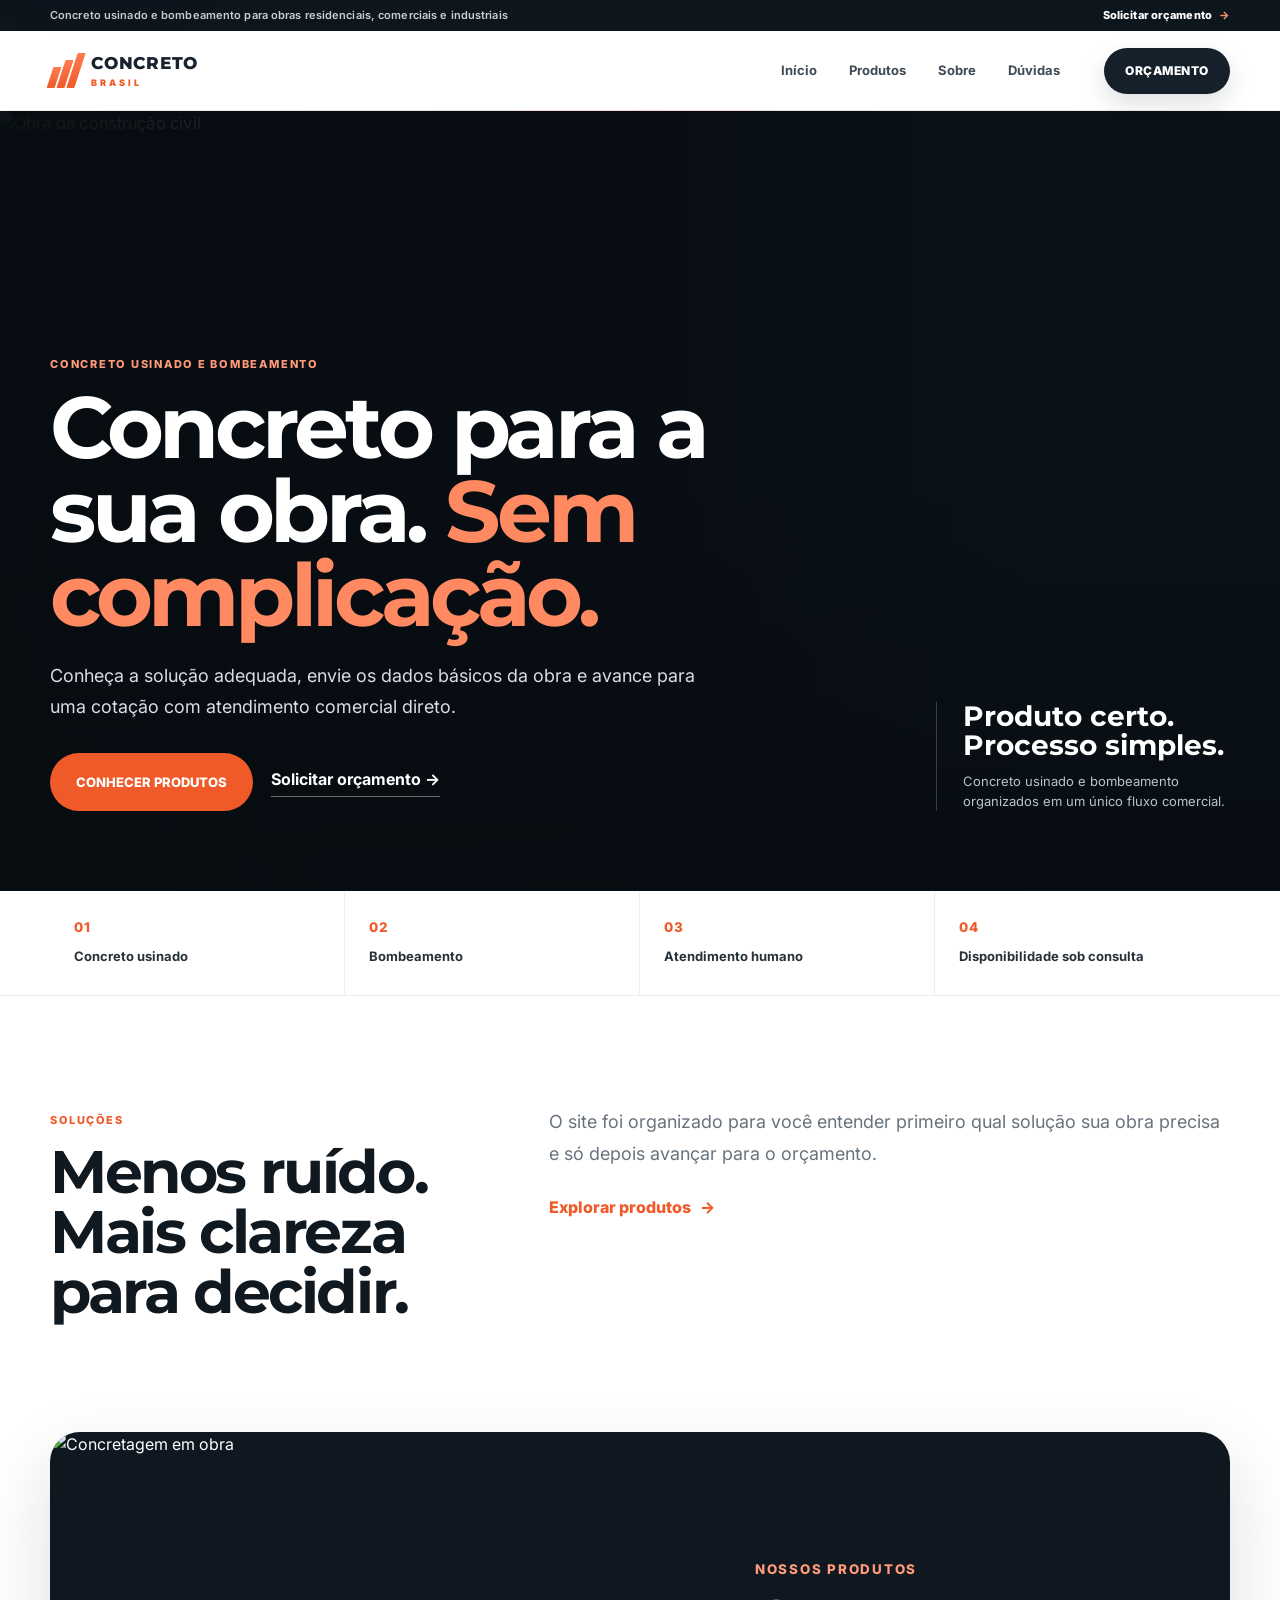
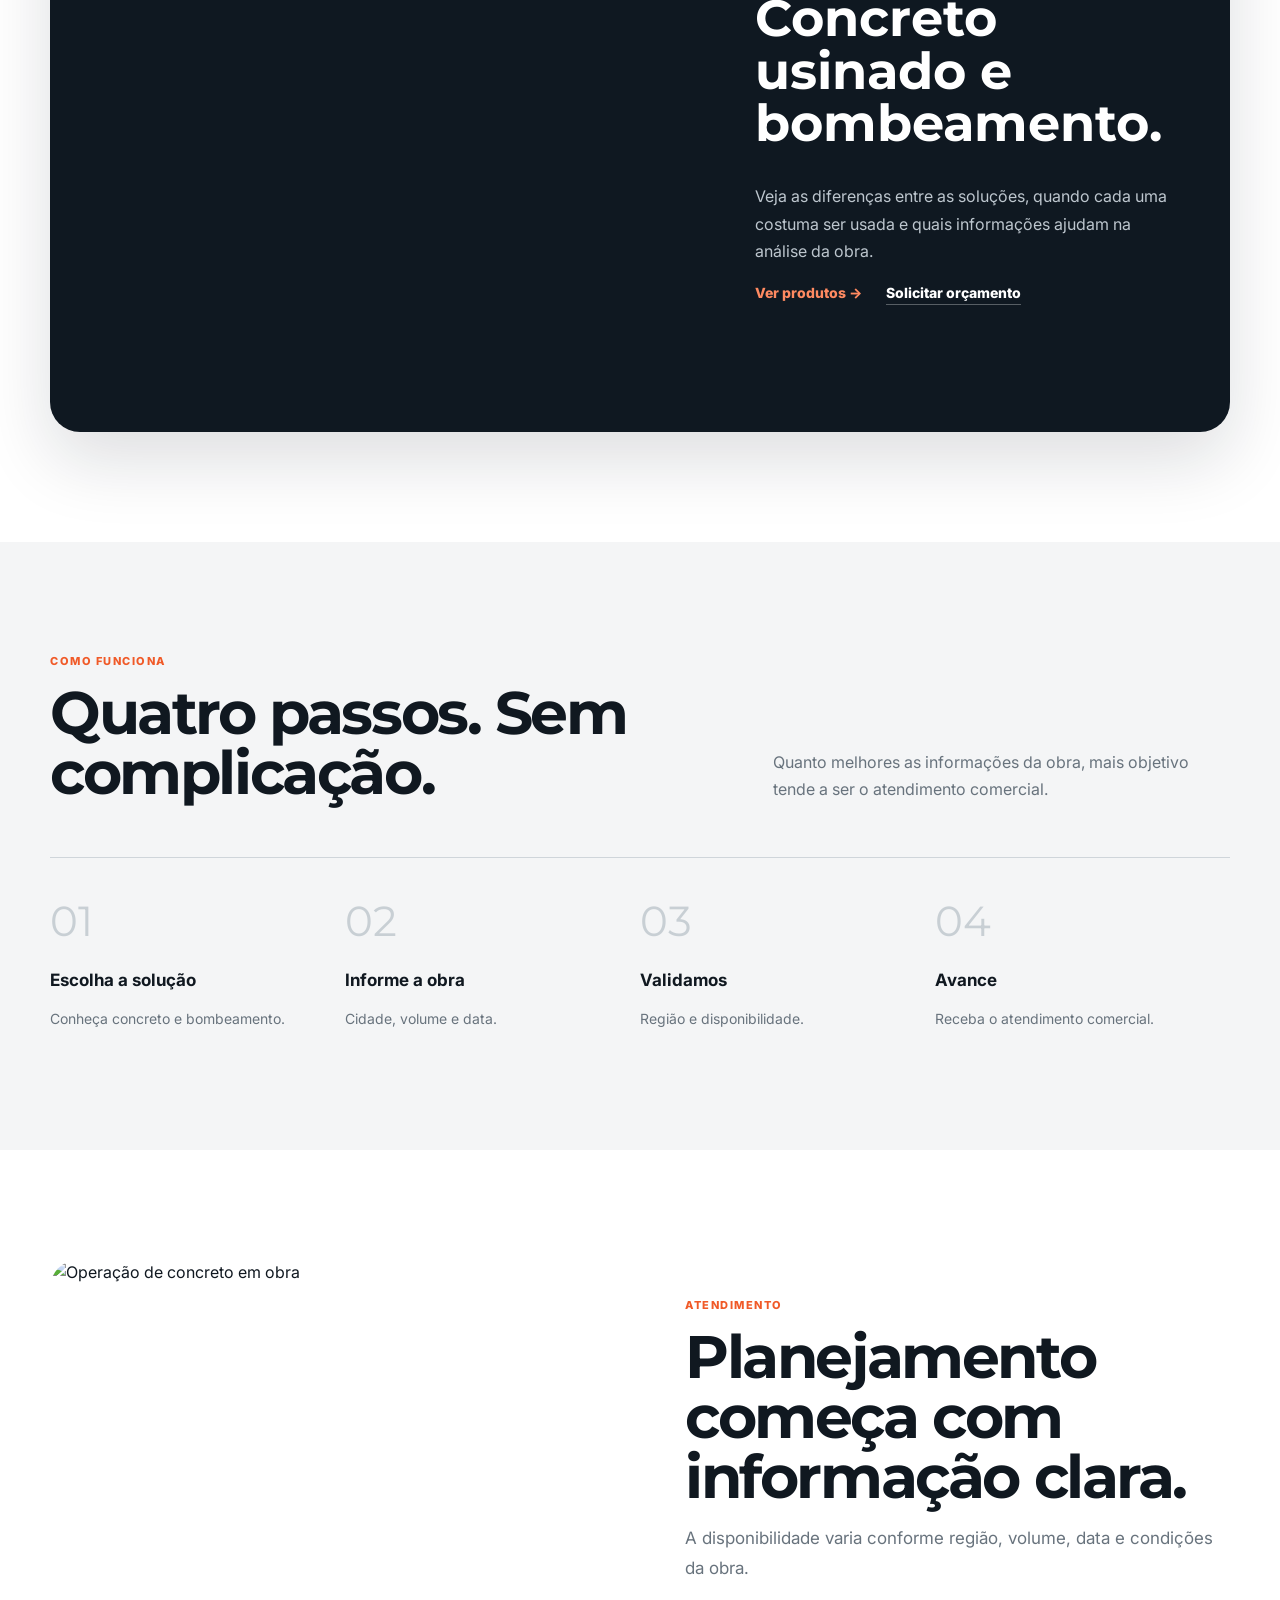
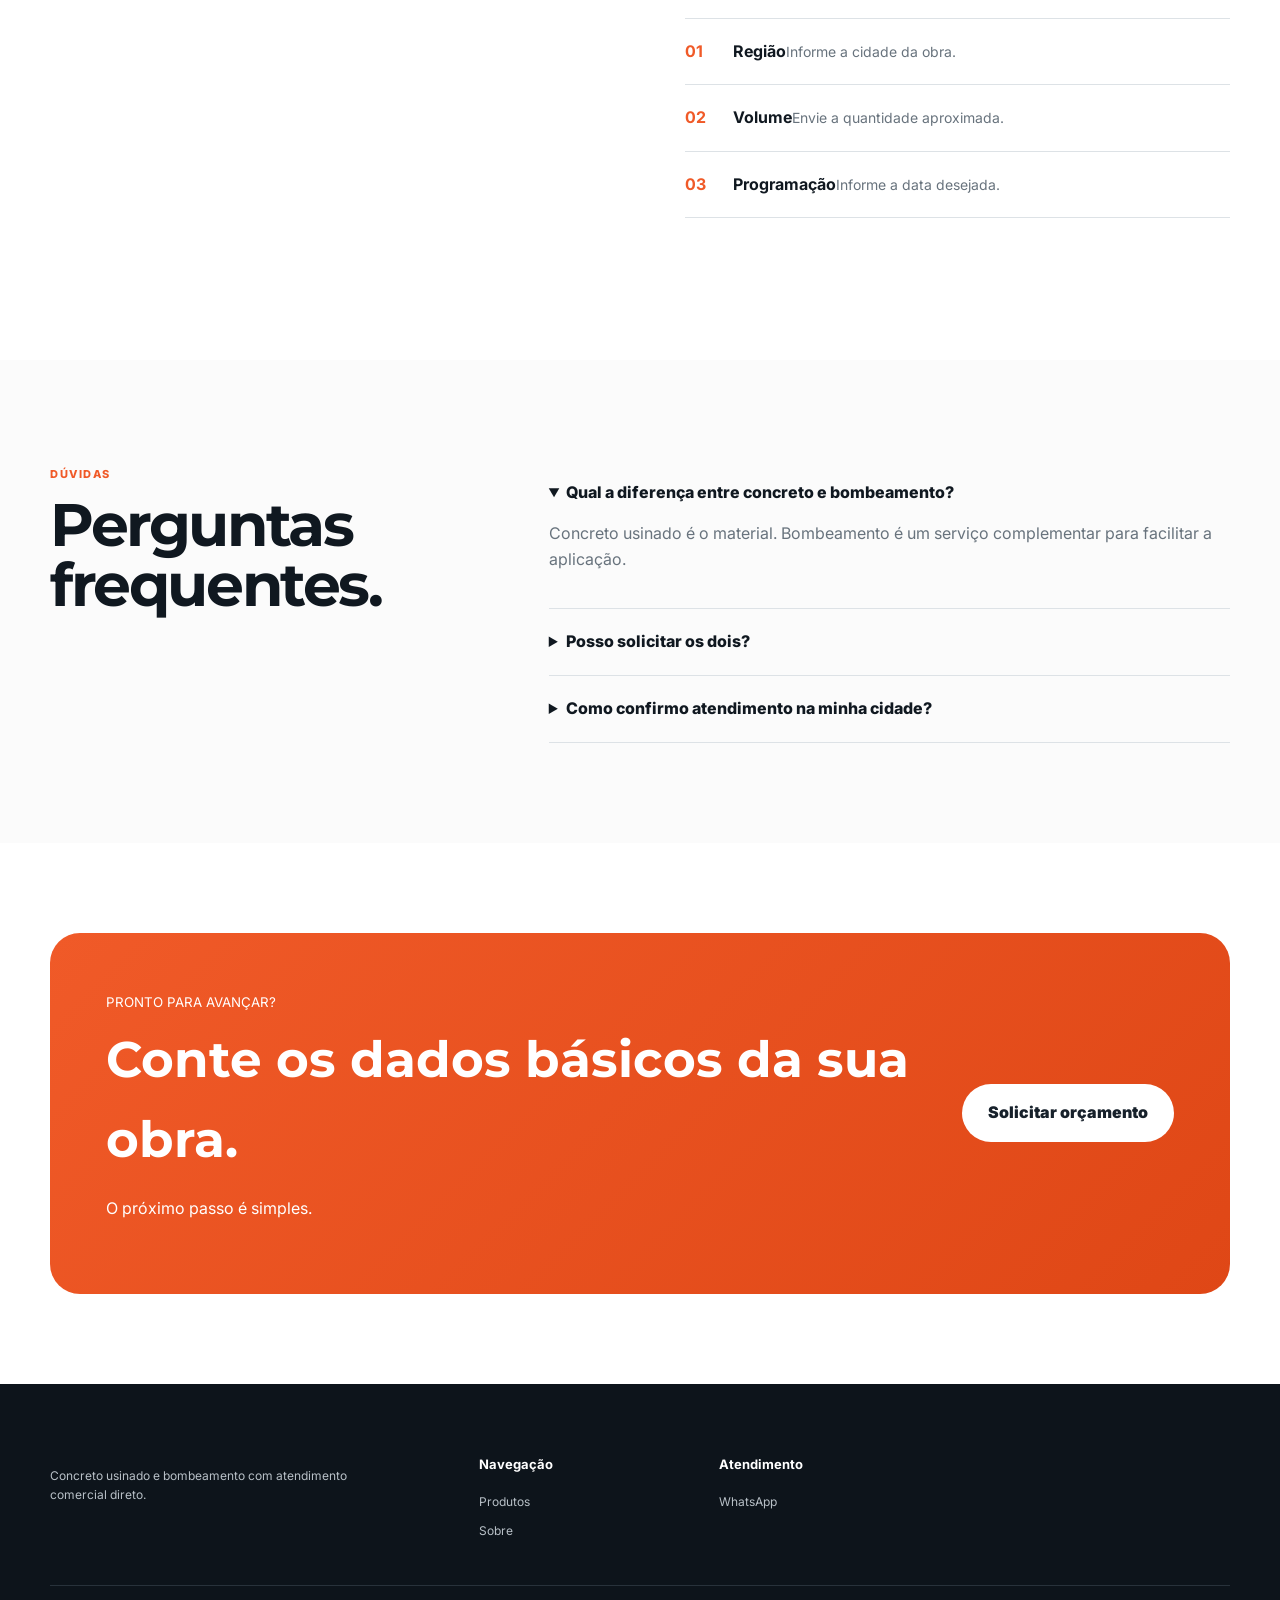
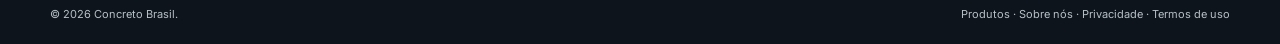
==== commit f23c5a50: "Levar CTAs da home direto ao WhatsApp" ====
--- a/index.html
+++ b/index.html
@@ -40,17 +40,17 @@
   <main id="conteudo">
     <section class="home-hero">
       <div class="home-hero-media"><img src="https://images.unsplash.com/photo-1503387762-592deb58ef4e?auto=format&fit=crop&w=2000&q=85" alt="Obra de construção civil" fetchpriority="high"></div>
-      <div class="container home-hero-grid"><div class="reveal"><div class="hero-kicker">CONCRETO USINADO E BOMBEAMENTO</div><h1>Concreto para a sua obra. <span>Sem complicação.</span></h1><p>Conheça a solução adequada, envie os dados básicos da obra e avance para uma cotação com atendimento comercial direto.</p><div class="hero-actions-premium"><a class="pill-cta" href="/produtos/">Conhecer produtos</a><a class="text-cta" href="/orcamento/">Solicitar orçamento →</a></div></div><aside class="hero-proof reveal"><strong>Produto certo. Processo simples.</strong><p>Concreto usinado e bombeamento organizados em um único fluxo comercial.</p></aside></div>
+      <div class="container home-hero-grid"><div class="reveal"><div class="hero-kicker">CONCRETO USINADO E BOMBEAMENTO</div><h1>Concreto para a sua obra. <span>Sem complicação.</span></h1><p>Conheça a solução adequada, envie os dados básicos da obra e avance para uma cotação com atendimento comercial direto.</p><div class="hero-actions-premium"><a class="pill-cta" href="/produtos/">Conhecer produtos</a><a class="text-cta js-whatsapp" href="https://wa.me/5511956023851">Solicitar orçamento →</a></div></div><aside class="hero-proof reveal"><strong>Produto certo. Processo simples.</strong><p>Concreto usinado e bombeamento organizados em um único fluxo comercial.</p></aside></div>
     </section>
     <section class="brand-strip"><div class="container brand-strip-grid"><div class="brand-strip-item"><small>01</small><strong>Concreto usinado</strong></div><div class="brand-strip-item"><small>02</small><strong>Bombeamento</strong></div><div class="brand-strip-item"><small>03</small><strong>Atendimento humano</strong></div><div class="brand-strip-item"><small>04</small><strong>Disponibilidade sob consulta</strong></div></div></section>
     <section class="intro"><div class="container intro-grid reveal"><div><span class="eyeline">SOLUÇÕES</span><h2>Menos ruído. Mais clareza para decidir.</h2></div><div class="intro-copy"><p>O site foi organizado para você entender primeiro qual solução sua obra precisa e só depois avançar para o orçamento.</p><a class="inline-link" href="/produtos/">Explorar produtos <span>→</span></a></div></div></section>
-    <section class="product-showcase"><div class="container"><div class="showcase-card reveal"><div class="showcase-media"><img class="product-img" src="https://images.unsplash.com/photo-1504307651254-35680f356dfd?auto=format&fit=crop&w=1400&q=85" alt="Concretagem em obra"></div><div class="showcase-copy"><small>NOSSOS PRODUTOS</small><h3>Concreto usinado e bombeamento.</h3><p>Veja as diferenças entre as soluções, quando cada uma costuma ser usada e quais informações ajudam na análise da obra.</p><div class="showcase-links"><a href="/produtos/">Ver produtos →</a><a href="/orcamento/">Ir para orçamento</a></div></div></div></div></section>
+    <section class="product-showcase"><div class="container"><div class="showcase-card reveal"><div class="showcase-media"><img class="product-img" src="https://images.unsplash.com/photo-1504307651254-35680f356dfd?auto=format&fit=crop&w=1400&q=85" alt="Concretagem em obra"></div><div class="showcase-copy"><small>NOSSOS PRODUTOS</small><h3>Concreto usinado e bombeamento.</h3><p>Veja as diferenças entre as soluções, quando cada uma costuma ser usada e quais informações ajudam na análise da obra.</p><div class="showcase-links"><a href="/produtos/">Ver produtos →</a><a class="js-whatsapp" href="https://wa.me/5511956023851">Solicitar orçamento</a></div></div></div></div></section>
     <section class="process" id="processo"><div class="container"><div class="process-head"><div><span class="eyeline">COMO FUNCIONA</span><h2 class="section-title">Quatro passos. Sem complicação.</h2></div><p>Quanto melhores as informações da obra, mais objetivo tende a ser o atendimento comercial.</p></div><div class="steps"><div class="step"><span class="step-num">01</span><h3>Escolha a solução</h3><p>Conheça concreto e bombeamento.</p></div><div class="step"><span class="step-num">02</span><h3>Informe a obra</h3><p>Cidade, volume e data.</p></div><div class="step"><span class="step-num">03</span><h3>Validamos</h3><p>Região e disponibilidade.</p></div><div class="step"><span class="step-num">04</span><h3>Avance</h3><p>Receba o atendimento comercial.</p></div></div></div></section>
     <section class="trust-section"><div class="container trust-grid reveal"><div class="trust-image"><img class="product-img" src="https://images.unsplash.com/photo-1531835551805-16d864c8d311?auto=format&fit=crop&w=1300&q=85" alt="Operação de concreto em obra"></div><div class="trust-copy"><span class="eyeline">ATENDIMENTO</span><h2 class="section-title">Planejamento começa com informação clara.</h2><p>A disponibilidade varia conforme região, volume, data e condições da obra.</p><div class="trust-points"><div class="trust-point"><b>01</b><div><strong>Região</strong><span>Informe a cidade da obra.</span></div></div><div class="trust-point"><b>02</b><div><strong>Volume</strong><span>Envie a quantidade aproximada.</span></div></div><div class="trust-point"><b>03</b><div><strong>Programação</strong><span>Informe a data desejada.</span></div></div></div></div></div></section>
-    <section class="faq-premium" id="faq"><div class="container faq-premium-grid"><div><span class="eyeline">DÚVIDAS</span><h2 class="section-title">Perguntas frequentes.</h2></div><div><details open><summary>Qual a diferença entre concreto e bombeamento?</summary><p>Concreto usinado é o material. Bombeamento é um serviço complementar para facilitar a aplicação.</p></details><details><summary>Posso solicitar os dois?</summary><p>Sim, sujeito à disponibilidade operacional.</p></details><details><summary>Como confirmo atendimento na minha cidade?</summary><p>Informe a cidade no orçamento para validação.</p></details></div></div></section>
-    <section class="final-home"><div class="container"><div class="final-home-card"><div><small>PRONTO PARA AVANÇAR?</small><h2>Conte os dados básicos da sua obra.</h2><p>O próximo passo é simples.</p></div><a href="/orcamento/">Solicitar orçamento</a></div></div></section>
+    <section class="faq-premium" id="faq"><div class="container faq-premium-grid"><div><span class="eyeline">DÚVIDAS</span><h2 class="section-title">Perguntas frequentes.</h2></div><div><details open><summary>Qual a diferença entre concreto e bombeamento?</summary><p>Concreto usinado é o material. Bombeamento é um serviço complementar para facilitar a aplicação.</p></details><details><summary>Posso solicitar os dois?</summary><p>Sim, sujeito à disponibilidade operacional.</p></details><details><summary>Como confirmo atendimento na minha cidade?</summary><p>Informe a cidade no atendimento para validação.</p></details></div></div></section>
+    <section class="final-home"><div class="container"><div class="final-home-card"><div><small>PRONTO PARA AVANÇAR?</small><h2>Conte os dados básicos da sua obra.</h2><p>O próximo passo é simples.</p></div><a class="js-whatsapp" href="https://wa.me/5511956023851">Solicitar orçamento</a></div></div></section>
   </main>
-  <footer class="footer"><div class="container footer-grid"><div><p>Concreto usinado e bombeamento com atendimento comercial direto.</p></div><div><strong>Navegação</strong><a href="/produtos/">Produtos</a><a href="/sobre/">Sobre</a></div><div><strong>Atendimento</strong><a href="/orcamento/">Orçamento</a></div></div><div class="container footer-bottom"><span>© <span id="year"></span> Concreto Brasil.</span></div></footer>
-  <script src="/script.js?v=20260827-shell1"></script>
+  <footer class="footer"><div class="container footer-grid"><div><p>Concreto usinado e bombeamento com atendimento comercial direto.</p></div><div><strong>Navegação</strong><a href="/produtos/">Produtos</a><a href="/sobre/">Sobre</a></div><div><strong>Atendimento</strong><a class="js-whatsapp" href="https://wa.me/5511956023851">WhatsApp</a></div></div><div class="container footer-bottom"><span>© <span id="year"></span> Concreto Brasil.</span></div></footer>
+  <script src="/script.js?v=20260828-wa2"></script>
 </body>
 </html>
--- a/shell.css
+++ b/shell.css
@@ -1,12 +1,13 @@
-/* Concreto Brasil — shell global compartilhado */
-:root{--cb-orange:#f05a28;--cb-orange-dark:#d94a19;--cb-ink:#111a23;--cb-navy:#0f1821;--cb-muted:#68737d;--cb-line:#e3e7ea;--cb-white:#fff;--cb-container:1180px}
-.cb-shell{position:sticky;top:0;z-index:900;background:rgba(255,255,255,.94);border-bottom:1px solid rgba(15,24,33,.08);backdrop-filter:saturate(170%) blur(18px);-webkit-backdrop-filter:saturate(170%) blur(18px);transition:background .22s ease,box-shadow .22s ease}.cb-shell.is-scrolled{background:rgba(255,255,255,.985);box-shadow:0 12px 34px rgba(15,24,33,.08)}
-.cb-shell *{box-sizing:border-box}.cb-shell a{text-decoration:none}.cb-topbar{background:#0d151d;color:#c6cdd4;font:600 11px/1.2 Inter,Arial,sans-serif}.cb-topbar-inner{width:min(var(--cb-container),calc(100% - 40px));height:32px;margin:auto;display:flex;align-items:center;justify-content:space-between;gap:20px}.cb-topbar a{color:#fff;font-weight:800;letter-spacing:.02em}
-.cb-nav{width:min(var(--cb-container),calc(100% - 40px));height:78px;margin:auto;display:flex;align-items:center;gap:30px}.cb-brand{display:inline-flex;align-items:center;gap:11px;flex:0 0 auto}.cb-brand-mark{height:35px;display:flex;align-items:flex-end;gap:3px}.cb-brand-mark i{display:block;width:8px;background:var(--cb-orange);transform:skew(-18deg);border-radius:1px}.cb-brand-mark i:nth-child(1){height:21px}.cb-brand-mark i:nth-child(2){height:28px}.cb-brand-mark i:nth-child(3){height:35px}.cb-brand-copy{display:flex;flex-direction:column;line-height:.92}.cb-brand-copy strong{font:800 17px/1 Montserrat,Inter,sans-serif;letter-spacing:.04em;color:#18232f}.cb-brand-copy small{margin-top:6px;color:var(--cb-orange);font:900 9px/1 Inter,sans-serif;letter-spacing:.34em}
-.cb-menu{margin-left:auto;display:flex;align-items:center;gap:6px}.cb-menu>a{position:relative;display:inline-flex;align-items:center;min-height:42px;padding:0 13px;border-radius:999px;color:#39444e;font:750 13px/1 Inter,Arial,sans-serif;transition:color .18s ease,background .18s ease}.cb-menu>a:hover{color:var(--cb-orange);background:#fff4ef}.cb-menu>a[aria-current="page"]{color:var(--cb-orange);background:#fff1eb}.cb-menu>a[aria-current="page"]:after{content:"";position:absolute;left:14px;right:14px;bottom:5px;height:2px;border-radius:999px;background:var(--cb-orange)}
-.cb-budget{display:inline-flex;align-items:center;justify-content:center;min-height:46px;padding:0 20px;border-radius:999px;background:#15202a;color:#fff;font:850 12px/1 Inter,Arial,sans-serif;text-transform:uppercase;letter-spacing:.04em;box-shadow:0 10px 25px rgba(15,24,33,.13);transition:transform .18s ease,box-shadow .18s ease}.cb-budget:hover{transform:translateY(-1px);box-shadow:0 14px 30px rgba(15,24,33,.18)}.cb-budget[aria-current="page"]{background:var(--cb-orange)}
-.cb-toggle{display:none;width:46px;height:46px;border:0;border-radius:14px;background:#f4f6f7;align-items:center;justify-content:center;flex-direction:column;gap:5px;cursor:pointer}.cb-toggle i{width:21px;height:2px;background:#15202a;border-radius:999px;transition:.2s}.cb-toggle[aria-expanded="true"] i:nth-child(1){transform:translateY(7px) rotate(45deg)}.cb-toggle[aria-expanded="true"] i:nth-child(2){opacity:0}.cb-toggle[aria-expanded="true"] i:nth-child(3){transform:translateY(-7px) rotate(-45deg)}
+@import url('/visuals.css?v=20260827-1');
+/* Concreto Brasil — shell global único */
+:root{--cb-orange:#f05a28;--cb-orange-dark:#d94a19;--cb-ink:#111a23;--cb-navy:#0d151d;--cb-muted:#68737d;--cb-line:#e6eaed;--cb-white:#fff;--cb-container:1180px}
+.cb-shell{position:sticky;top:0;z-index:900;isolation:isolate;background:rgba(255,255,255,.955);border-bottom:1px solid rgba(15,24,33,.065);backdrop-filter:saturate(180%) blur(20px);-webkit-backdrop-filter:saturate(180%) blur(20px);transition:background .22s ease,box-shadow .22s ease,border-color .22s ease}.cb-shell:after{content:"";position:absolute;left:0;right:0;bottom:-1px;height:1px;background:linear-gradient(90deg,transparent,rgba(240,90,40,.18),transparent);pointer-events:none}.cb-shell.is-scrolled{background:rgba(255,255,255,.99);border-bottom-color:rgba(15,24,33,.09);box-shadow:0 14px 40px rgba(15,24,33,.085)}
+.cb-shell *{box-sizing:border-box}.cb-shell a{text-decoration:none}.cb-topbar{background:var(--cb-navy);color:#c8d0d6;font:600 11px/1.2 Inter,Arial,sans-serif;letter-spacing:.01em}.cb-topbar-inner{width:min(var(--cb-container),calc(100% - 40px));height:31px;margin:auto;display:flex;align-items:center;justify-content:space-between;gap:20px}.cb-topbar a{display:inline-flex;align-items:center;gap:7px;color:#fff;font-weight:800}.cb-topbar a span{color:#ff916c;transition:transform .18s ease}.cb-topbar a:hover span{transform:translateX(3px)}
+.cb-nav{width:min(var(--cb-container),calc(100% - 40px));height:79px;margin:auto;display:flex;align-items:center;gap:30px}.cb-brand{display:inline-flex;align-items:center;gap:11px;flex:0 0 auto}.cb-brand-mark{height:35px;display:flex;align-items:flex-end;gap:3px}.cb-brand-mark i{display:block;width:8px;background:linear-gradient(180deg,#ff7b4e,var(--cb-orange));transform:skew(-18deg);border-radius:1px}.cb-brand-mark i:nth-child(1){height:21px}.cb-brand-mark i:nth-child(2){height:28px}.cb-brand-mark i:nth-child(3){height:35px}.cb-brand-copy{display:flex;flex-direction:column;line-height:.92}.cb-brand-copy strong{font:800 17px/1 Montserrat,Inter,sans-serif;letter-spacing:.045em;color:#18232f}.cb-brand-copy small{margin-top:6px;color:var(--cb-orange);font:900 9px/1 Inter,sans-serif;letter-spacing:.34em}
+.cb-menu{margin-left:auto;display:flex;align-items:center;gap:4px}.cb-menu>a{position:relative;display:inline-flex;align-items:center;min-height:42px;padding:0 14px;border-radius:999px;color:#3f4a54;font:700 13px/1 Inter,Arial,sans-serif;transition:color .18s ease,background .18s ease,transform .18s ease}.cb-menu>a:hover{color:var(--cb-orange);background:#fff4ef}.cb-menu>a[aria-current="page"]{color:var(--cb-orange);background:#fff0e9}.cb-menu>a[aria-current="page"]:after{content:"";position:absolute;left:15px;right:15px;bottom:5px;height:2px;border-radius:999px;background:var(--cb-orange)}
+.cb-budget{display:inline-flex;align-items:center;justify-content:center;min-height:46px;padding:0 21px;border-radius:999px;background:#15202a;color:#fff;font:850 12px/1 Inter,Arial,sans-serif;text-transform:uppercase;letter-spacing:.045em;box-shadow:0 10px 24px rgba(15,24,33,.13);transition:transform .18s ease,box-shadow .18s ease,background .18s ease}.cb-budget:hover{transform:translateY(-1px);background:#0f1821;box-shadow:0 15px 32px rgba(15,24,33,.18)}.cb-budget[aria-current="page"]{background:var(--cb-orange);box-shadow:0 12px 28px rgba(240,90,40,.22)}
+.cb-toggle{display:none;width:46px;height:46px;border:1px solid #e7eaed;border-radius:14px;background:#f8f9fa;align-items:center;justify-content:center;flex-direction:column;gap:5px;cursor:pointer}.cb-toggle i{width:21px;height:2px;background:#15202a;border-radius:999px;transition:.2s}.cb-toggle[aria-expanded="true"] i:nth-child(1){transform:translateY(7px) rotate(45deg)}.cb-toggle[aria-expanded="true"] i:nth-child(2){opacity:0}.cb-toggle[aria-expanded="true"] i:nth-child(3){transform:translateY(-7px) rotate(-45deg)}
 body.cb-menu-open{overflow:hidden}.cb-mobile-budget{display:none!important}
-@media(max-width:980px){.cb-topbar{display:none}.cb-nav{height:70px}.cb-budget{margin-left:auto}.cb-toggle{display:flex}.cb-menu{position:fixed;inset:70px 0 0;background:rgba(255,255,255,.99);backdrop-filter:blur(18px);-webkit-backdrop-filter:blur(18px);display:flex;flex-direction:column;align-items:stretch;gap:6px;padding:20px 18px calc(24px + env(safe-area-inset-bottom));transform:translateX(100%);opacity:0;visibility:hidden;transition:transform .24s ease,opacity .24s ease;overflow:auto}.cb-menu.open{transform:none;opacity:1;visibility:visible}.cb-menu>a{min-height:56px;border-radius:14px;font-size:17px;padding:0 16px}.cb-menu>a[aria-current="page"]:after{display:none}.cb-mobile-budget{display:flex!important;background:var(--cb-orange)!important;color:#fff!important;justify-content:center;margin-top:8px;font-weight:850!important}}
+@media(max-width:980px){.cb-topbar{display:none}.cb-nav{height:70px}.cb-budget{margin-left:auto}.cb-toggle{display:flex}.cb-menu{position:fixed;inset:70px 0 0;background:rgba(255,255,255,.992);backdrop-filter:blur(20px);-webkit-backdrop-filter:blur(20px);display:flex;flex-direction:column;align-items:stretch;gap:6px;padding:20px 18px calc(24px + env(safe-area-inset-bottom));transform:translateX(100%);opacity:0;visibility:hidden;transition:transform .24s ease,opacity .24s ease;overflow:auto}.cb-menu.open{transform:none;opacity:1;visibility:visible}.cb-menu>a{min-height:56px;border-radius:14px;font-size:17px;padding:0 16px}.cb-menu>a[aria-current="page"]:after{display:none}.cb-mobile-budget{display:flex!important;background:linear-gradient(135deg,var(--cb-orange),#e54a19)!important;color:#fff!important;justify-content:center;margin-top:8px;font-weight:850!important;box-shadow:0 12px 28px rgba(240,90,40,.2)}}
 @media(max-width:650px){.cb-nav{width:calc(100% - 24px);height:66px}.cb-brand{gap:9px}.cb-brand-mark{height:29px}.cb-brand-mark i:nth-child(1){height:18px}.cb-brand-mark i:nth-child(2){height:23px}.cb-brand-mark i:nth-child(3){height:29px}.cb-brand-copy strong{font-size:14px}.cb-brand-copy small{font-size:7px;letter-spacing:.3em}.cb-budget{display:none}.cb-toggle{width:44px;height:44px;margin-left:auto}.cb-menu{inset:66px 0 0;padding:18px 14px calc(20px + env(safe-area-inset-bottom))}}
-@media(prefers-reduced-motion:reduce){.cb-shell,.cb-menu,.cb-menu>a,.cb-budget,.cb-toggle i{transition:none!important}}
+@media(prefers-reduced-motion:reduce){.cb-shell,.cb-menu,.cb-menu>a,.cb-budget,.cb-toggle i,.cb-topbar a span{transition:none!important}}
